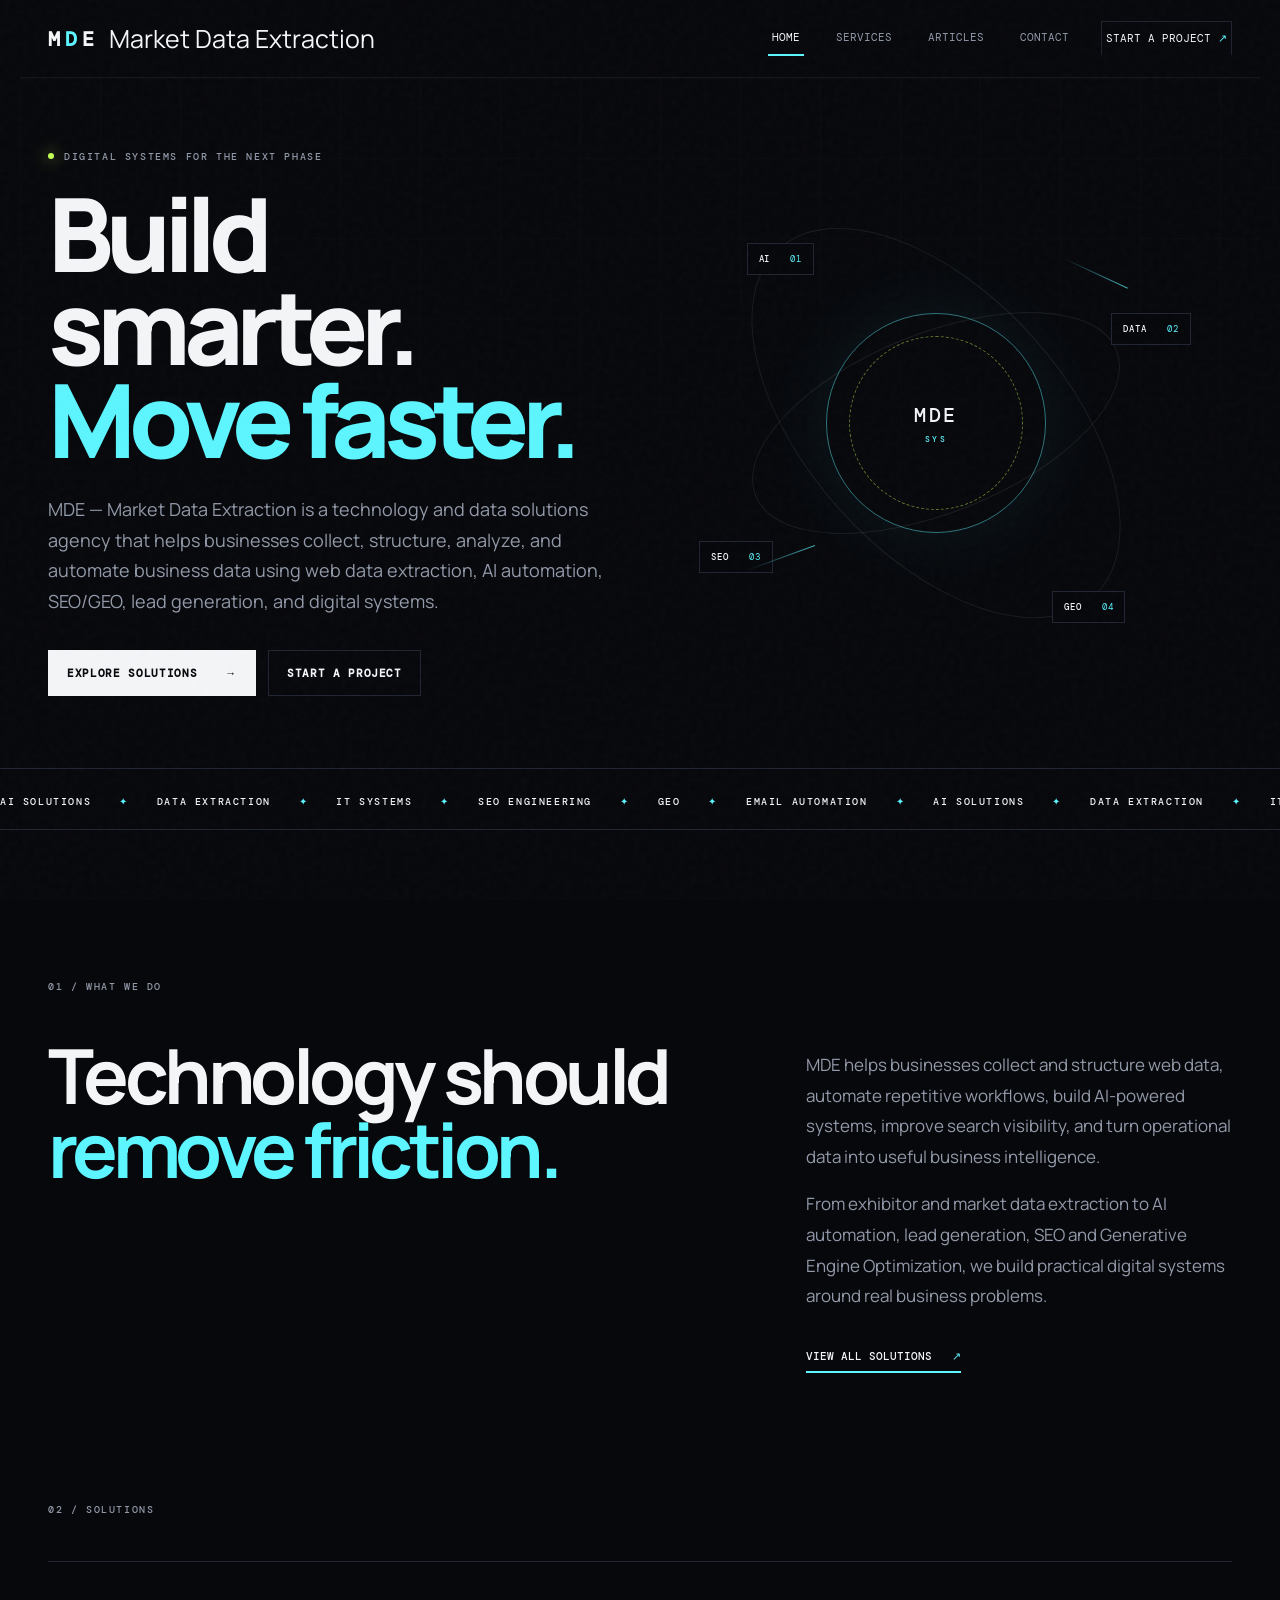
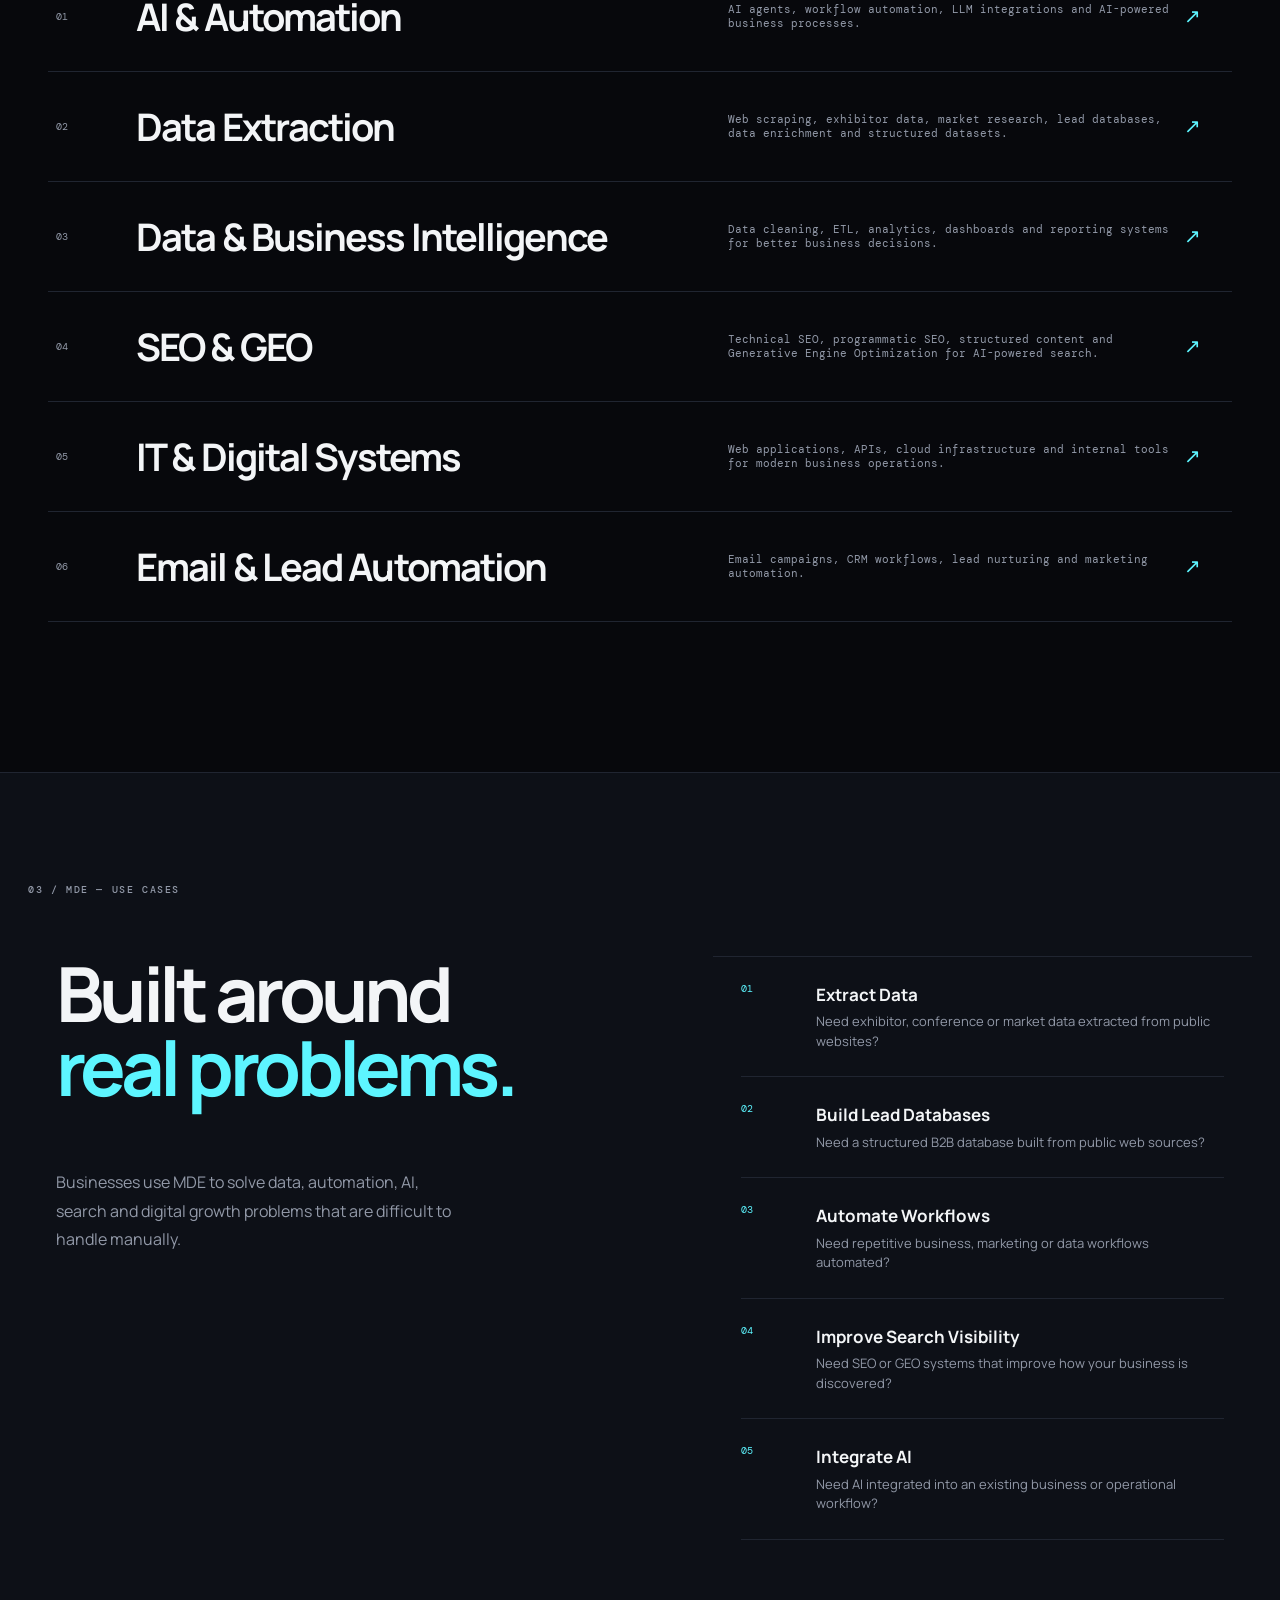
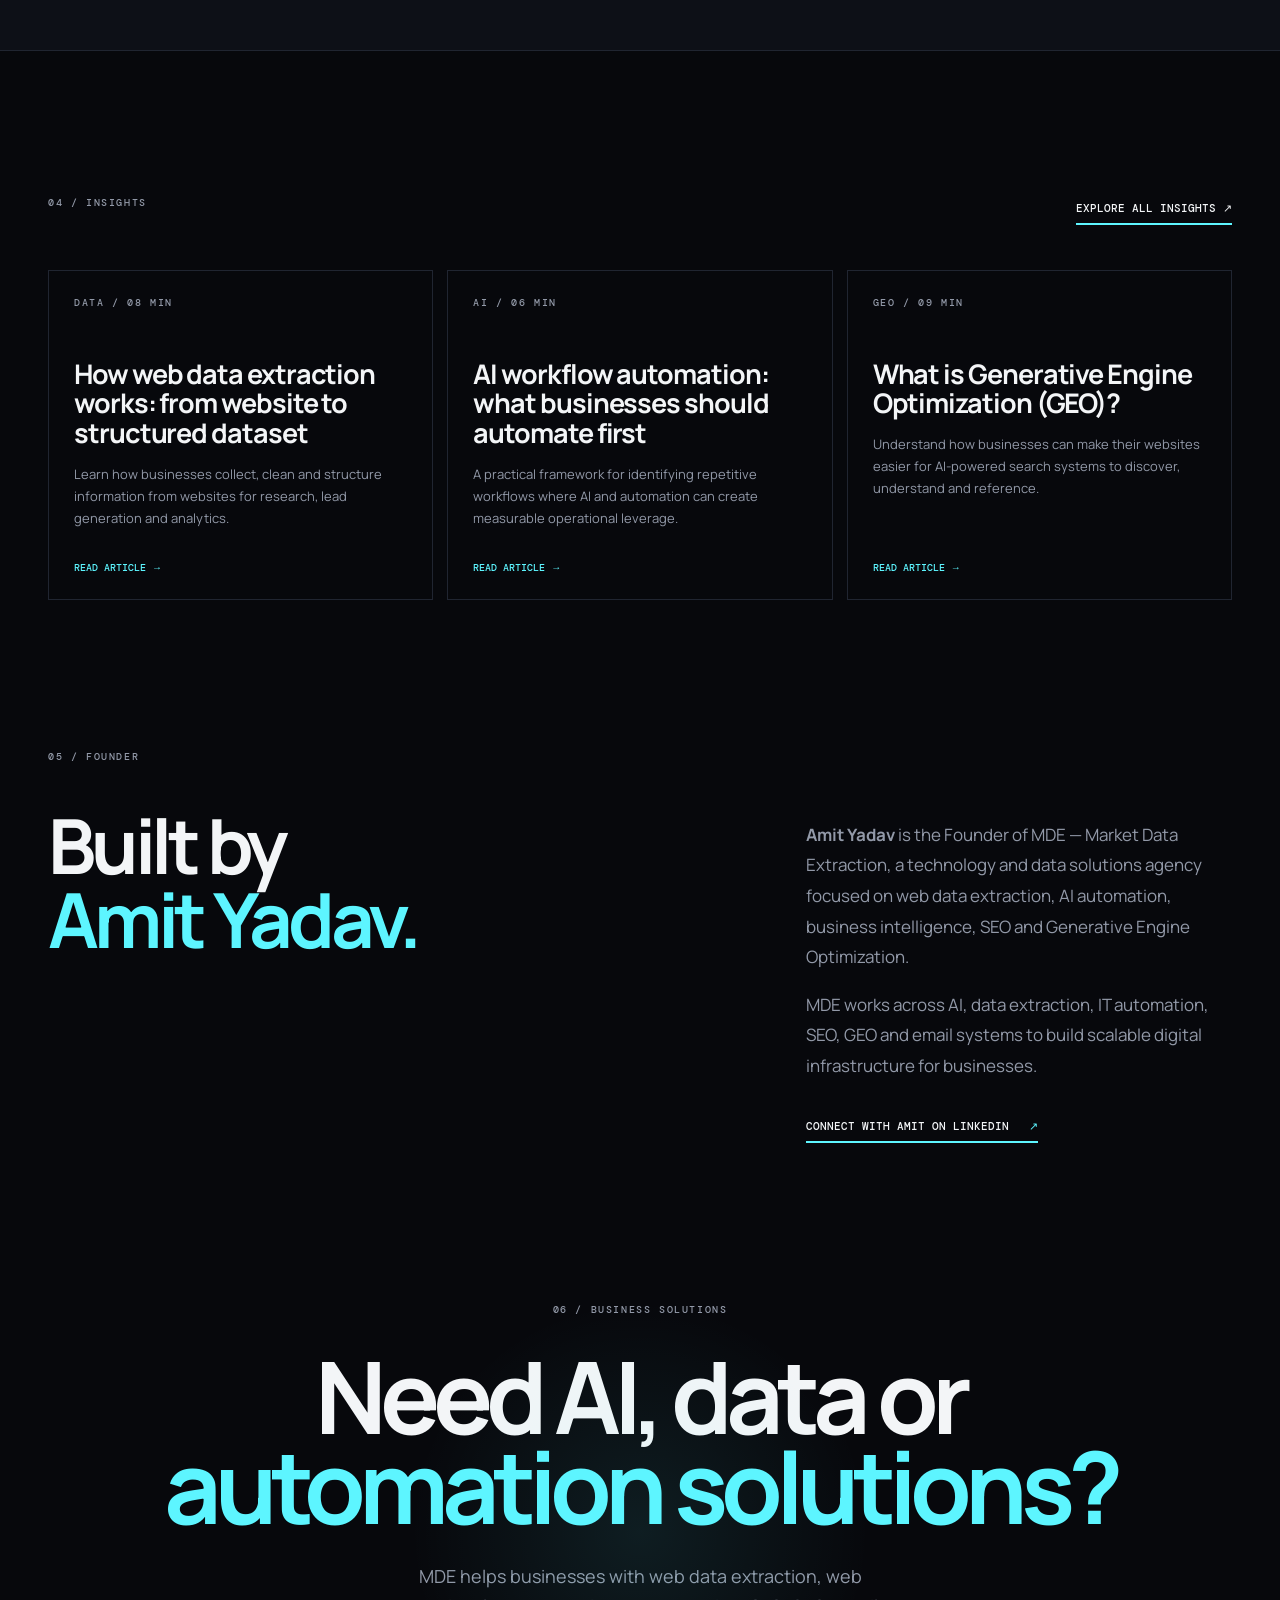
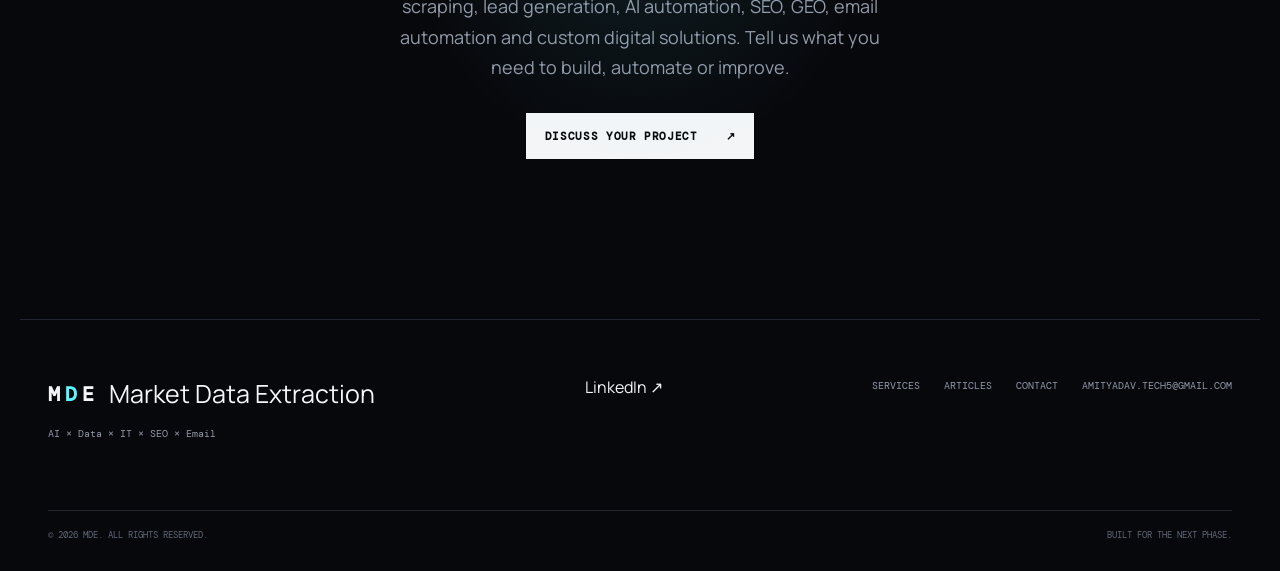
==== index.html @ a047be4e "Update index.html" ====
<!DOCTYPE html>
<html lang="en">
<script type="application/ld+json">
{
  "@context": "https://schema.org",
  "@graph": [
    {
      "@type": "Organization",
      "@id": "https://amit-lab26.github.io/mde-site/#organization",
      "name": "Market Data Extraction",
      "alternateName": "MDE",
      "url": "https://amit-lab26.github.io/mde-site/",
      "description": "MDE helps businesses collect, structure, analyze, and automate business data through web data extraction, AI automation, lead generation, SEO, GEO, IT systems, and email automation.",
      "sameAs": [
        "https://www.linkedin.com/company/market-data-extraction/"
      ],
      "founder": {
        "@type": "Person",
        "name": "Amit Yadav",
        "url": "https://www.linkedin.com/in/amit-tech01/"
      },
      "hasOfferCatalog": {
        "@id": "https://amit-lab26.github.io/mde-site/services.html#service-catalog"
      }
    },
    {
      "@type": "WebSite",
      "@id": "https://amit-lab26.github.io/mde-site/#website",
      "url": "https://amit-lab26.github.io/mde-site/",
      "name": "Market Data Extraction",
      "alternateName": "MDE",
      "publisher": {
        "@id": "https://amit-lab26.github.io/mde-site/#organization"
      },
      "inLanguage": "en"
    },
    {
      "@type": "WebPage",
      "@id": "https://amit-lab26.github.io/mde-site/#webpage",
      "url": "https://amit-lab26.github.io/mde-site/",
      "name": "Market Data Extraction | AI, Data Extraction and SEO Solutions",
      "description": "Market Data Extraction helps businesses extract web data, build lead databases, automate workflows, and improve SEO and GEO with AI, IT, and email solutions.",
      "isPartOf": {
        "@id": "https://amit-lab26.github.io/mde-site/#website"
      },
      "about": {
        "@id": "https://amit-lab26.github.io/mde-site/#organization"
      },
      "mainEntity": {
        "@id": "https://amit-lab26.github.io/mde-site/#organization"
      },
      "inLanguage": "en"
    },
    {
      "@type": "OfferCatalog",
      "@id": "https://amit-lab26.github.io/mde-site/services.html#service-catalog",
      "name": "MDE Business Technology Services",
      "itemListElement": [
        {
          "@type": "Offer",
          "itemOffered": {
            "@type": "Service",
            "name": "AI Automation",
            "url": "https://amit-lab26.github.io/mde-site/services.html#ai",
            "provider": {
              "@id": "https://amit-lab26.github.io/mde-site/#organization"
            }
          }
        },
        {
          "@type": "Offer",
          "itemOffered": {
            "@type": "Service",
            "name": "Web Data Extraction",
            "url": "https://amit-lab26.github.io/mde-site/services.html#data",
            "provider": {
              "@id": "https://amit-lab26.github.io/mde-site/#organization"
            }
          }
        },
        {
          "@type": "Offer",
          "itemOffered": {
            "@type": "Service",
            "name": "Data and Business Intelligence",
            "url": "https://amit-lab26.github.io/mde-site/services.html#data-bi",
            "provider": {
              "@id": "https://amit-lab26.github.io/mde-site/#organization"
            }
          }
        },
        {
          "@type": "Offer",
          "itemOffered": {
            "@type": "Service",
            "name": "SEO and Generative Engine Optimization",
            "url": "https://amit-lab26.github.io/mde-site/services.html#seo",
            "provider": {
              "@id": "https://amit-lab26.github.io/mde-site/#organization"
            }
          }
        },
        {
          "@type": "Offer",
          "itemOffered": {
            "@type": "Service",
            "name": "IT Systems",
            "url": "https://amit-lab26.github.io/mde-site/services.html#it",
            "provider": {
              "@id": "https://amit-lab26.github.io/mde-site/#organization"
            }
          }
        },
        {
          "@type": "Offer",
          "itemOffered": {
            "@type": "Service",
            "name": "Email Automation",
            "url": "https://amit-lab26.github.io/mde-site/services.html#email",
            "provider": {
              "@id": "https://amit-lab26.github.io/mde-site/#organization"
            }
          }
        }
      ]
    }
  ]
}
</script><head>
  <meta charset="UTF-8">
  <meta name="viewport" content="width=device-width, initial-scale=1.0">
  <meta name="description" content="Market Data Extraction (MDE) helps businesses extract web data, build lead databases, automate workflows and improve SEO/GEO with AI, IT and email solutions.">
  <link rel="canonical" href="https://amit-lab26.github.io/mde-site/">
  <meta property="og:type" content="website">
<meta property="og:site_name" content="Market Data Extraction">
<meta property="og:title" content="Market Data Extraction | AI, Data Extraction & SEO Solutions">
<meta property="og:description" content="Market Data Extraction (MDE) helps businesses extract web data, build lead databases, automate workflows and improve SEO/GEO with AI, IT and email solutions.">
<meta property="og:url" content="https://amit-lab26.github.io/mde-site/">
<meta property="og:locale" content="en_US">
  
  <meta name="theme-color" content="#07080c">
  <meta name="google-site-verification" content="jhS0F10oxx54laHvIy7FcaYOJXukLOYf4Xh1_ejPj64" />
  <title>Market Data Extraction</title>
  <link rel="stylesheet" href="css/mdestyle.css">
</head>
<body>
  <div class="noise"></div>
  <header class="site-header">
    <a class="logo footer-logo" href="index.html" aria-label="MDE home"><span class="logo-mark"><span>M</span><span class="logo-d">D</span><span>E</span></span><span>Market Data Extraction</span>
    </a>
    <button class="menu-toggle" aria-label="Toggle menu"><span></span><span></span></button>
    <nav class="nav">
      <a href="index.html">Home</a>
      <a href="services.html">Services</a>
      <a href="articles.html">Articles</a>
      <a href="contact.html">Contact</a>
      <a class="nav-cta" href="contact.html">Start a Project <span>↗</span></a>
    </nav>
  </header>

<main>

  <!-- HERO -->
  <section class="hero section-pad">
    <div class="hero-grid"></div>

    <div class="hero-copy reveal">
      <div class="eyebrow">
        <span class="pulse"></span>
        DIGITAL SYSTEMS FOR THE NEXT PHASE
      </div>

      <h1>
        Build smarter.<br>
        <em>Move faster.</em>
      </h1>

      <p class="hero-text">
        MDE — Market Data Extraction is a technology and data solutions
        agency that helps businesses collect, structure, analyze, and
        automate business data using web data extraction, AI automation,
        SEO/GEO, lead generation, and digital systems.
      </p>

      <div class="hero-actions">
        <a class="button button-primary" href="services.html">
          Explore Solutions <span>→</span>
        </a>

        <a class="button button-ghost" href="contact.html">
          Start a Project
        </a>
      </div>
    </div>

    <div class="hero-visual reveal">
      <div class="orbit orbit-a"></div>
      <div class="orbit orbit-b"></div>

      <div class="core">
        <div class="core-ring"></div>
        <div class="core-text">
          MDE<span>SYS</span>
        </div>
      </div>

      <div class="data-tag tag-one">AI <b>01</b></div>
      <div class="data-tag tag-two">DATA <b>02</b></div>
      <div class="data-tag tag-three">SEO <b>03</b></div>
      <div class="data-tag tag-four">GEO <b>04</b></div>

      <div class="signal signal-one"></div>
      <div class="signal signal-two"></div>
    </div>
  </section>


  <!-- TICKER -->
  <section class="ticker">
    <div class="ticker-track">
      <span>AI SOLUTIONS</span><i>✦</i>
      <span>DATA EXTRACTION</span><i>✦</i>
      <span>IT SYSTEMS</span><i>✦</i>
      <span>SEO ENGINEERING</span><i>✦</i>
      <span>GEO</span><i>✦</i>
      <span>EMAIL AUTOMATION</span><i>✦</i>

      <span>AI SOLUTIONS</span><i>✦</i>
      <span>DATA EXTRACTION</span><i>✦</i>
      <span>IT SYSTEMS</span><i>✦</i>
      <span>SEO ENGINEERING</span><i>✦</i>
      <span>GEO</span><i>✦</i>
      <span>EMAIL AUTOMATION</span><i>✦</i>
    </div>
  </section>


  <!-- WHAT WE DO -->
  <section class="section-pad intro">

    <div class="section-label reveal">
      01 / WHAT WE DO
    </div>

    <div class="intro-layout">

      <h2 class="reveal">
        Technology should<br>
        <em>remove friction.</em>
      </h2>

      <div class="intro-copy reveal">

        <p>
          MDE helps businesses collect and structure web data,
          automate repetitive workflows, build AI-powered systems,
          improve search visibility, and turn operational data into
          useful business intelligence.
        </p>

        <p>
          From exhibitor and market data extraction to AI automation,
          lead generation, SEO and Generative Engine Optimization,
          we build practical digital systems around real business
          problems.
        </p>

        <a class="text-link" href="services.html">
          View all solutions <span>↗</span>
        </a>

      </div>

    </div>
  </section>


  <!-- SOLUTIONS -->
  <section class="services-preview section-pad">

    <div class="section-label reveal">
      02 / SOLUTIONS
    </div>

    <div class="service-list">

      <a class="service-row reveal" href="services.html#ai">
        <span class="service-num">01</span>
        <h3>AI & Automation</h3>
        <span class="service-desc">
          AI agents, workflow automation, LLM integrations and
          AI-powered business processes.
        </span>
        <span class="service-arrow">↗</span>
      </a>


      <a class="service-row reveal" href="services.html#data">
        <span class="service-num">02</span>
        <h3>Data Extraction</h3>
        <span class="service-desc">
          Web scraping, exhibitor data, market research, lead
          databases, data enrichment and structured datasets.
        </span>
        <span class="service-arrow">↗</span>
      </a>


      <a class="service-row reveal" href="services.html#data-bi">
        <span class="service-num">03</span>
        <h3>Data & Business Intelligence</h3>
        <span class="service-desc">
          Data cleaning, ETL, analytics, dashboards and reporting
          systems for better business decisions.
        </span>
        <span class="service-arrow">↗</span>
      </a>


      <a class="service-row reveal" href="services.html#seo">
        <span class="service-num">04</span>
        <h3>SEO & GEO</h3>
        <span class="service-desc">
          Technical SEO, programmatic SEO, structured content and
          Generative Engine Optimization for AI-powered search.
        </span>
        <span class="service-arrow">↗</span>
      </a>


      <a class="service-row reveal" href="services.html#it">
        <span class="service-num">05</span>
        <h3>IT & Digital Systems</h3>
        <span class="service-desc">
          Web applications, APIs, cloud infrastructure and internal
          tools for modern business operations.
        </span>
        <span class="service-arrow">↗</span>
      </a>


      <a class="service-row reveal" href="services.html#email">
        <span class="service-num">06</span>
        <h3>Email & Lead Automation</h3>
        <span class="service-desc">
          Email campaigns, CRM workflows, lead nurturing and
          marketing automation.
        </span>
        <span class="service-arrow">↗</span>
      </a>

    </div>
  </section>


  <!-- USE CASES -->
  <section class="dark-panel section-pad">

    <div class="section-label">
      03 / MDE — USE CASES
    </div>

    <div class="process-grid">

      <div class="process-intro reveal">

        <h2>
          Built around<br>
          <em>real problems.</em>
        </h2>

        <p>
          Businesses use MDE to solve data, automation, AI,
          search and digital growth problems that are difficult
          to handle manually.
        </p>

      </div>


      <div class="process-steps">

        <div class="step reveal">
          <span>01</span>

          <div>
            <h3>Extract Data</h3>
            <p>
              Need exhibitor, conference or market data extracted
              from public websites?
            </p>
          </div>
        </div>


        <div class="step reveal">
          <span>02</span>

          <div>
            <h3>Build Lead Databases</h3>
            <p>
              Need a structured B2B database built from public
              web sources?
            </p>
          </div>
        </div>


        <div class="step reveal">
          <span>03</span>

          <div>
            <h3>Automate Workflows</h3>
            <p>
              Need repetitive business, marketing or data
              workflows automated?
            </p>
          </div>
        </div>


        <div class="step reveal">
          <span>04</span>

          <div>
            <h3>Improve Search Visibility</h3>
            <p>
              Need SEO or GEO systems that improve how your
              business is discovered?
            </p>
          </div>
        </div>


        <div class="step reveal">
          <span>05</span>

          <div>
            <h3>Integrate AI</h3>
            <p>
              Need AI integrated into an existing business
              or operational workflow?
            </p>
          </div>
        </div>

      </div>
    </div>
  </section>


  <!-- INSIGHTS -->
  <section class="section-pad articles-preview">

    <div class="section-head reveal">

      <div class="section-label">
        04 / INSIGHTS
      </div>

      <a class="text-link" href="articles.html">
        Explore all insights ↗
      </a>

    </div>


    <div class="article-grid">

      <a
        class="article-card reveal"
        href="article/data-extraction.html"
      >

        <span class="article-meta">
          DATA / 08 MIN
        </span>

        <h3>
          How web data extraction works: from website to structured dataset
        </h3>

        <p>
          Learn how businesses collect, clean and structure information
          from websites for research, lead generation and analytics.
        </p>

        <span class="read">
          Read article →
        </span>

      </a>


      <a
        class="article-card reveal"
        href="article/ai-automation.html"
      >

        <span class="article-meta">
          AI / 06 MIN
        </span>

        <h3>
          AI workflow automation: what businesses should automate first
        </h3>

        <p>
          A practical framework for identifying repetitive workflows
          where AI and automation can create measurable operational leverage.
        </p>

        <span class="read">
          Read article →
        </span>

      </a>


      <a
        class="article-card reveal"
        href="article/programmatic-seo.html"
      >

        <span class="article-meta">
          GEO / 09 MIN
        </span>

        <h3>
          What is Generative Engine Optimization (GEO)?
        </h3>

        <p>
          Understand how businesses can make their websites easier
          for AI-powered search systems to discover, understand and reference.
        </p>

        <span class="read">
          Read article →
        </span>

      </a>

    </div>

  </section>


  <!-- FOUNDER -->
  <section class="section-pad founder-section">

    <div class="section-label reveal">
      05 / FOUNDER
    </div>

    <div class="intro-layout">

      <div class="reveal">
        <h2>
          Built by<br>
          <em>Amit Yadav.</em>
        </h2>
      </div>


      <div class="intro-copy reveal">

        <p>
          <strong>Amit Yadav</strong> is the Founder of MDE —
          Market Data Extraction, a technology and data solutions
          agency focused on web data extraction, AI automation,
          business intelligence, SEO and Generative Engine Optimization.
        </p>

        <p>
          MDE works across AI, data extraction, IT automation,
          SEO, GEO and email systems to build scalable digital
          infrastructure for businesses.
        </p>

        <a
          class="text-link"
          href="https://www.linkedin.com/in/amit-tech01/"
          target="_blank"
          rel="noopener noreferrer"
        >
          Connect with Amit on LinkedIn <span>↗</span>
        </a>

      </div>

    </div>

  </section>


  <!-- CTA -->
  <section class="cta-section section-pad">

    <div class="cta-orb"></div>

    <div class="section-label reveal">
      06 / BUSINESS SOLUTIONS
    </div>

    <h2 class="reveal">
      Need AI, data or<br>
      <em>automation solutions?</em>
    </h2>

    <p class="reveal">
      MDE helps businesses with web data extraction, web scraping,
      lead generation, AI automation, SEO, GEO, email automation
      and custom digital solutions. Tell us what you need to build,
      automate or improve.
    </p>

    <a
      class="button button-primary reveal"
      href="contact.html"
    >
      Discuss Your Project <span>↗</span>
    </a>

  </section>

</main>
  <footer class="footer section-pad">
    <div class="footer-top">
      <div><a class="logo footer-logo" href="index.html"><span class="logo-mark"><span>M</span><span class="logo-d">D</span><span>E</span></span><span>Market Data Extraction</span></a><p>AI × Data × IT × SEO × Email</p></div>
      <div><a href="https://www.linkedin.com/company/market-data-extraction/" target="_blank" rel="noopener noreferrer">LinkedIn ↗</a></div>
      <div class="footer-links"><a href="services.html">Services</a><a href="articles.html">Articles</a><a href="contact.html">Contact</a><a href="mailto:amityadav.tech5@gmail.com">amityadav.tech5@gmail.com</a></div>
    </div>
    <div class="footer-bottom"><span>© 2026 MDE. All rights reserved.</span><span>Built for the next phase.</span></div>
  </footer>
  <script src="js/main.js"></script>
</body>
</html>
---- css/mdestyle.css ----
@import url('https://fonts.googleapis.com/css2?family=DM+Mono:wght@300;400;500&family=Manrope:wght@400;500;600;700;800&display=swap');

/* ============================================
   CSS VARIABLES & ROOT
   ============================================ */
:root {
  --bg: #07080c;
  --panel: #0d1017;
  --text: #f3f5f7;
  --muted: #9299a8;
  --line: #202531;
  --cyan: #5df5ff;
  --lime: #c6ff55;
  --violet: #9b7cff;
  --max: 1240px;
}

/* ============================================
   GLOBAL STYLES
   ============================================ */
* {
  box-sizing: border-box;
}

html {
  scroll-behavior: smooth;
}

body {
  margin: 0;
  background: var(--bg);
  color: var(--text);
  font-family: Manrope, Arial, sans-serif;
  line-height: 1.5;
  overflow-x: hidden;
}

/* Links - IMPROVED VISIBILITY */
a {
  color: inherit;
  text-decoration: none;
  transition: color 0.2s ease, opacity 0.2s ease;
}

a:focus-visible {
  outline: 2px solid var(--cyan);
  outline-offset: 4px;
}

/* Background noise texture */
.noise {
  position: fixed;
  inset: 0;
  pointer-events: none;
  opacity: 0.025;
  z-index: 10;
  background-image: url("data:image/svg+xml,%3Csvg viewBox='0 0 160 160' xmlns='http://www.w3.org/2000/svg'%3E%3Cfilter id='n'%3E%3CfeTurbulence type='fractalNoise' baseFrequency='.9' numOctaves='3' stitchTiles='stitch'/%3E%3C/filter%3E%3Crect width='100%25' height='100%25' filter='url(%23n)'/%3E%3C/svg%3E");
}

/* ============================================
   HEADER & NAVIGATION
   ============================================ */
.site-header {
  height: 78px;
  display: flex;
  align-items: center;
  justify-content: space-between;
  max-width: var(--max);
  margin: auto;
  padding: 0 28px;
  border-bottom: 1px solid rgba(255, 255, 255, 0.06);
  position: relative;
  z-index: 20;
}

.logo {
  display: flex;
  align-items: center;
  gap: 10px;
  transition: opacity 0.2s ease;
}

.logo:hover {
  opacity: 0.8;
}

.logo-mark {
  display: flex;
  align-items: center;
  font-family: 'DM Mono';
  font-size: 20px;
  font-weight: 900;
  letter-spacing: 5px;
  line-height: 1;
}

.logo-d {
  color: var(--cyan);
}

.logo-name {
  font-size: 18px;
  font-weight: 800;
  letter-spacing: -0.04em;
}

.nav {
  display: flex;
  align-items: center;
  gap: 28px;
  font-family: 'DM Mono';
  font-size: 11px;
  text-transform: uppercase;
  color: var(--muted);
}

.nav a {
  transition: color 0.2s ease;
  padding: 8px 4px;
  border-bottom: 2px solid transparent;
}

.nav a:hover,
.nav a.active {
  color: var(--text);
  border-bottom-color: var(--cyan);
}

.nav a:focus-visible {
  outline: 2px solid var(--cyan);
  outline-offset: 2px;
}

.nav-cta {
  border: 1px solid var(--line);
  padding: 11px 15px;
  color: var(--text) !important;
  transition: all 0.2s ease;
}

.nav-cta:hover {
  border-color: var(--cyan);
  background: rgba(93, 245, 255, 0.05);
}

.nav-cta span {
  color: var(--cyan);
}

.menu-toggle {
  display: none;
  background: none;
  border: 0;
  cursor: pointer;
}

.menu-toggle:focus-visible {
  outline: 2px solid var(--cyan);
  outline-offset: 2px;
}

/* ============================================
   SECTIONS & LAYOUT
   ============================================ */
.section-pad {
  max-width: var(--max);
  margin: auto;
  padding-left: 28px;
  padding-right: 28px;
}

.section-label,
.article-meta,
.contact-label {
  font: 500 10px 'DM Mono';
  letter-spacing: 0.16em;
  color: var(--muted);
}

.eyebrow {
  display: flex;
  gap: 10px;
  align-items: center;
  font: 500 10px 'DM Mono';
  letter-spacing: 0.16em;
  color: var(--muted);
}

.pulse {
  width: 6px;
  height: 6px;
  background: var(--lime);
  border-radius: 50%;
  box-shadow: 0 0 16px var(--lime);
  animation: pulse-glow 1.5s ease-in-out infinite;
}

@keyframes pulse-glow {
  0%, 100% { box-shadow: 0 0 16px var(--lime); }
  50% { box-shadow: 0 0 8px var(--lime); }
}

/* ============================================
   TYPOGRAPHY
   ============================================ */
h1, h2, h3, p {
  margin-top: 0;
}

h1 {
  font-size: clamp(64px, 8vw, 116px);
  line-height: 0.91;
  letter-spacing: -0.07em;
  margin: 24px 0 28px;
  font-weight: 800;
}

h2 {
  font-size: clamp(45px, 6vw, 76px);
  line-height: 0.98;
  letter-spacing: -0.06em;
}

h1 em,
h2 em {
  font-style: normal;
  color: var(--cyan);
}

/* ============================================
   HERO SECTION
   ============================================ */
.hero {
  min-height: 690px;
  display: grid;
  grid-template-columns: 1fr 1fr;
  align-items: center;
  position: relative;
}

.hero-grid {
  position: absolute;
  inset: 0;
  opacity: 0.34;
  background-image: linear-gradient(rgba(255, 255, 255, 0.05) 1px, transparent 1px),
    linear-gradient(90deg, rgba(255, 255, 255, 0.05) 1px, transparent 1px);
  background-size: 80px 80px;
  mask-image: linear-gradient(to bottom, black, transparent 90%);
}

.hero-copy {
  position: relative;
  z-index: 2;
}

.hero-text {
  max-width: 560px;
  font-size: 18px;
  color: var(--muted);
  line-height: 1.7;
}

.hero-actions {
  display: flex;
  gap: 12px;
  margin-top: 34px;
  flex-wrap: wrap;
}

/* ============================================
   BUTTONS - IMPROVED FEEDBACK
   ============================================ */
.button {
  display: inline-flex;
  align-items: center;
  gap: 28px;
  padding: 15px 18px;
  font: 500 11px 'DM Mono';
  text-transform: uppercase;
  letter-spacing: 0.06em;
  border: 1px solid var(--line);
  transition: all 0.25s ease;
  cursor: pointer;
  font-weight: 600;
}

.button:hover {
  transform: translateY(-2px);
  box-shadow: 0 8px 24px rgba(93, 245, 255, 0.1);
}

.button:active {
  transform: translateY(0);
}

.button:focus-visible {
  outline: 2px solid var(--cyan);
  outline-offset: 2px;
}

.button-primary {
  background: var(--text);
  color: #07080c;
  border-color: var(--text);
  font-weight: 700;
}

.button-primary:hover {
  background: var(--cyan);
  border-color: var(--cyan);
  color: #07080c;
}

.button-ghost {
  background: transparent;
  border-color: var(--line);
}

.button-ghost:hover {
  border-color: var(--text);
  background: rgba(243, 245, 247, 0.05);
}

/* ============================================
   HERO VISUAL
   ============================================ */
.hero-visual {
  height: 500px;
  position: relative;
  display: grid;
  place-items: center;
}

.core {
  width: 220px;
  height: 220px;
  border: 1px solid rgba(93, 245, 255, 0.45);
  border-radius: 50%;
  display: grid;
  place-items: center;
  position: relative;
  box-shadow: 0 0 80px rgba(93, 245, 255, 0.08);
}

.core-ring {
  position: absolute;
  inset: 22px;
  border: 1px dashed rgba(198, 255, 85, 0.45);
  border-radius: 50%;
  animation: spin 16s linear infinite;
}

.core-text {
  font: 500 20px 'DM Mono';
  letter-spacing: 0.12em;
}

.core-text span {
  display: block;
  font-size: 8px;
  color: var(--cyan);
  text-align: center;
  margin-top: 6px;
}

.orbit {
  position: absolute;
  border: 1px solid rgba(255, 255, 255, 0.08);
  border-radius: 50%;
  transform: rotate(-22deg);
}

.orbit-a {
  width: 390px;
  height: 180px;
  animation: float 7s ease-in-out infinite;
}

.orbit-b {
  width: 470px;
  height: 260px;
  transform: rotate(48deg);
  animation: float 9s ease-in-out infinite reverse;
}

.data-tag {
  position: absolute;
  border: 1px solid var(--line);
  background: rgba(7, 8, 12, 0.8);
  backdrop-filter: blur(10px);
  padding: 9px 11px;
  font: 500 9px 'DM Mono';
  letter-spacing: 0.1em;
}

.data-tag b {
  font-weight: 400;
  color: var(--cyan);
  margin-left: 14px;
}

.tag-one { top: 14%; left: 18%; }
.tag-two { right: 7%; top: 28%; }
.tag-three { bottom: 20%; left: 10%; }
.tag-four { right: 18%; bottom: 10%; }

.signal {
  position: absolute;
  width: 70px;
  height: 1px;
  background: linear-gradient(90deg, transparent, var(--cyan));
  opacity: 0.7;
}

.signal-one { top: 20%; right: 17%; transform: rotate(25deg); }
.signal-two { bottom: 23%; left: 18%; transform: rotate(-20deg); }

/* ============================================
   TICKER
   ============================================ */
.ticker {
  overflow: hidden;
  border-top: 1px solid var(--line);
  border-bottom: 1px solid var(--line);
  padding: 18px 0;
  white-space: nowrap;
}

.ticker-track {
  display: inline-flex;
  gap: 28px;
  align-items: center;
  animation: ticker 25s linear infinite;
  font: 500 10px 'DM Mono';
  letter-spacing: 0.16em;
}

.ticker i {
  color: var(--cyan);
  font-style: normal;
}

/* ============================================
   INTRO SECTION
   ============================================ */
.intro {
  padding-top: 150px;
  padding-bottom: 130px;
}

.intro-layout {
  display: grid;
  grid-template-columns: 1.2fr 0.8fr;
  gap: 10%;
  margin-top: 45px;
}

.intro-copy {
  padding-top: 12px;
}

.intro-copy p {
  font-size: 17px;
  line-height: 1.8;
  color: var(--muted);
  max-width: 450px;
}

/* ============================================
   TEXT LINKS - IMPROVED VISIBILITY
   ============================================ */
.text-link {
  font: 500 11px 'DM Mono';
  text-transform: uppercase;
  border-bottom: 2px solid var(--cyan);
  padding-bottom: 8px;
  display: inline-flex;
  gap: 20px;
  margin-top: 20px;
  color: var(--text);
  transition: all 0.2s ease;
}

.text-link:hover {
  color: var(--cyan);
  gap: 28px;
}

.text-link:focus-visible {
  outline: 2px solid var(--cyan);
  outline-offset: 4px;
}

.text-link span {
  color: var(--cyan);
  transition: transform 0.2s ease;
}

.text-link:hover span {
  transform: translateX(4px);
}

/* ============================================
   SERVICES PREVIEW
   ============================================ */
.services-preview {
  padding-bottom: 150px;
}

.service-list {
  margin-top: 45px;
  border-top: 1px solid var(--line);
}

.service-row {
  display: grid;
  grid-template-columns: 80px 1.3fr 1fr 40px;
  align-items: center;
  min-height: 110px;
  border-bottom: 1px solid var(--line);
  transition: all 0.3s ease;
  padding: 0 8px;
}

.service-row:hover {
  background: var(--panel);
  padding-left: 18px;
  border-left: 2px solid var(--cyan);
}

.service-row:focus-visible {
  outline: 2px solid var(--cyan);
  outline-offset: -2px;
}

.service-num {
  font: 400 10px 'DM Mono';
  color: var(--muted);
}

.service-row h3 {
  margin: 0;
  font-size: 38px;
  letter-spacing: -0.05em;
}

.service-row h3 small {
  font-size: 15px;
  font-weight: 400;
  color: var(--muted);
}

.service-desc {
  font: 400 11px 'DM Mono';
  color: var(--muted);
}

.service-arrow {
  font-size: 20px;
  color: var(--cyan);
}

/* ============================================
   DARK PANEL
   ============================================ */
.dark-panel {
  max-width: none;
  background: var(--panel);
  border-top: 1px solid var(--line);
  border-bottom: 1px solid var(--line);
  padding-top: 110px;
  padding-bottom: 110px;
}

.dark-panel > * {
  max-width: var(--max);
  margin-left: auto;
  margin-right: auto;
}

.process-grid {
  display: grid;
  grid-template-columns: 1fr 1fr;
  gap: 12%;
  margin-top: 60px;
}

.process-intro {
  padding: 0 28px;
}

.process-intro h2 {
  font-size: clamp(45px, 6vw, 76px);
  line-height: 0.98;
  letter-spacing: -0.06em;
}

.process-intro p {
  max-width: 400px;
  color: var(--muted);
  line-height: 1.8;
}

.process-steps {
  border-top: 1px solid var(--line);
  padding: 0 28px;
}

.step {
  display: grid;
  grid-template-columns: 55px 1fr;
  gap: 20px;
  padding: 25px 0;
  border-bottom: 1px solid var(--line);
  transition: all 0.2s ease;
}

.step:hover {
  padding-left: 8px;
}

.step > span {
  font: 400 10px 'DM Mono';
  color: var(--cyan);
}

.step h3 {
  margin: 0 0 5px;
  font-size: 17px;
}

.step p {
  margin: 0;
  color: var(--muted);
  font-size: 13px;
}

/* ============================================
   ARTICLES PREVIEW
   ============================================ */
.articles-preview {
  padding-top: 130px;
  padding-bottom: 150px;
}

.section-head {
  display: flex;
  justify-content: space-between;
  align-items: center;
}

.article-grid {
  display: grid;
  grid-template-columns: repeat(3, 1fr);
  gap: 14px;
  margin-top: 45px;
}

.article-card {
  min-height: 330px;
  border: 1px solid var(--line);
  padding: 25px;
  display: flex;
  flex-direction: column;
  transition: all 0.3s ease;
  position: relative;
}

.article-card:hover {
  background: var(--panel);
  border-color: #38404f;
  transform: translateY(-4px);
  box-shadow: 0 12px 24px rgba(93, 245, 255, 0.08);
}

.article-card:focus-within {
  outline: 2px solid var(--cyan);
  outline-offset: -2px;
}

.article-card h3 {
  font-size: 27px;
  line-height: 1.1;
  letter-spacing: -0.04em;
  margin: 50px 0 15px;
}

.article-card p {
  color: var(--muted);
  font-size: 13px;
  line-height: 1.7;
}

.read {
  margin-top: auto;
  font: 500 10px 'DM Mono';
  text-transform: uppercase;
  color: var(--cyan);
  transition: transform 0.2s ease;
}

.article-card:hover .read {
  transform: translateX(4px);
}

/* ============================================
   CTA SECTION
   ============================================ */
.cta-section {
  position: relative;
  overflow: hidden;
  text-align: center;
  padding-top: 160px;
  padding-bottom: 160px;
}

.cta-section h2 {
  font-size: clamp(58px, 8vw, 100px);
  line-height: 0.9;
  letter-spacing: -0.07em;
  margin: 35px auto 30px;
}

.cta-section p {
  max-width: 500px;
  margin: 0 auto 30px;
  color: var(--muted);
  font-size: 18px;
  line-height: 1.7;
}

.cta-orb {
  position: absolute;
  width: 500px;
  height: 500px;
  border-radius: 50%;
  background: radial-gradient(circle, rgba(93, 245, 255, 0.09), transparent 65%);
  left: 50%;
  top: 50%;
  transform: translate(-50%, -50%);
  pointer-events: none;
}

.compact {
  padding-top: 110px;
  padding-bottom: 120px;
}

/* ============================================
   FOOTER
   ============================================ */
.footer {
  border-top: 1px solid var(--line);
  padding-top: 55px;
  padding-bottom: 30px;
}

.footer-top {
  display: flex;
  justify-content: space-between;
  gap: 40px;
  margin-bottom: 40px;
}

.footer-logo {
  font-size: 25px;
}

.footer-top p {
  color: var(--muted);
  font: 10px 'DM Mono';
  margin-top: 15px;
}

.footer-links {
  display: flex;
  gap: 24px;
  flex-wrap: wrap;
  font: 10px 'DM Mono';
  text-transform: uppercase;
  color: var(--muted);
  align-items: flex-start;
}

.footer-links a {
  transition: all 0.2s ease;
  padding: 4px 0;
  border-bottom: 1px solid transparent;
}

.footer-links a:hover {
  color: var(--text);
  border-bottom-color: var(--cyan);
}

.footer-links a:focus-visible {
  outline: 2px solid var(--cyan);
  outline-offset: 2px;
}

.footer-bottom {
  display: flex;
  justify-content: space-between;
  border-top: 1px solid var(--line);
  margin-top: 60px;
  padding-top: 18px;
  color: #606775;
  font: 9px 'DM Mono';
  text-transform: uppercase;
}

/* ============================================
   PAGE HERO (Pages)
   ============================================ */
.page-hero {
  padding-top: 130px;
  padding-bottom: 100px;
  border-bottom: 1px solid var(--line);
}

.page-hero h1,
.contact-hero h1 {
  font-size: clamp(58px, 8vw, 105px);
  line-height: 0.93;
  letter-spacing: -0.07em;
  margin: 28px 0;
}

.page-hero p,
.contact-hero p {
  font-size: 18px;
  color: var(--muted);
  max-width: 600px;
}

.service-detail {
  padding-top: 20px;
}

.detail-block {
  display: grid;
  grid-template-columns: 100px 1fr;
  gap: 30px;
  padding: 90px 0;
  border-bottom: 1px solid var(--line);
}

.detail-index {
  font: 500 12px 'DM Mono';
  color: var(--cyan);
}

.detail-kicker {
  font: 500 11px 'DM Mono';
  letter-spacing: 0.15em;
  color: var(--muted);
}

.detail-block h2 {
  font-size: clamp(45px, 6vw, 75px);
  line-height: 1;
  letter-spacing: -0.06em;
  margin: 18px 0;
}

.detail-block p {
  max-width: 650px;
  color: var(--muted);
  font-size: 16px;
  line-height: 1.8;
}

.chips {
  display: flex;
  gap: 8px;
  flex-wrap: wrap;
  margin-top: 28px;
}

.chips span {
  border: 1px solid var(--line);
  padding: 9px 12px;
  font: 10px 'DM Mono';
  color: #b5bcc8;
  transition: all 0.2s ease;
}

.chips span:hover {
  border-color: var(--cyan);
  color: var(--cyan);
}

/* ============================================
   ARTICLE INDEX
   ============================================ */
.article-index {
  padding-top: 40px;
  padding-bottom: 140px;
}

.article-large {
  display: block;
  border: 1px solid var(--line);
  padding: 55px;
  min-height: 390px;
  transition: all 0.3s ease;
}

.article-large:hover {
  background: var(--panel);
  border-color: #38404f;
  transform: translateY(-4px);
}

.article-large h2 {
  max-width: 850px;
  font-size: clamp(40px, 6vw, 70px);
  line-height: 0.98;
  letter-spacing: -0.06em;
  margin: 50px 0 20px;
}

.article-large p {
  color: var(--muted);
  max-width: 600px;
}

.article-large b {
  display: block;
  margin-top: 55px;
  color: var(--cyan);
  font: 500 10px 'DM Mono';
  text-transform: uppercase;
}

/* ============================================
   CONTACT PAGE
   ============================================ */
.contact-hero {
  padding-top: 100px;
  padding-bottom: 100px;
}

.contact-card {
  padding-top: 50px;
  padding-bottom: 160px;
}

.contact-inner {
  border: 1px solid var(--line);
  padding: 55px;
  display: flex;
  justify-content: space-between;
  gap: 40px;
  align-items: flex-end;
  background: linear-gradient(135deg, rgba(93, 245, 255, 0.04), rgba(155, 124, 255, 0.04));
  transition: all 0.3s ease;
}

.contact-inner:hover {
  border-color: var(--cyan);
  background: linear-gradient(135deg, rgba(93, 245, 255, 0.08), rgba(155, 124, 255, 0.08));
}

.contact-main {
  min-width: 0;
  flex: 1 1 auto;
}

.contact-label {
  display: block;
  margin-bottom: 16px;
  color: var(--muted);
}

.email-link {
  display: flex;
  align-items: flex-start;
  gap: 8px;
  max-width: 100%;
  min-width: 0;
  color: #ffffff;
  font-weight: 700;
  line-height: 1.15;
  text-decoration: none;
}

.email-link:hover {
  color: var(--cyan);
}

.email-address {
  min-width: 0;
  overflow-wrap: anywhere;
  word-break: break-word;
  color: #ffffff;
  font-weight: 700;
}

.email-link:hover .email-address {
  color: var(--cyan);
}

.email-arrow {
  flex: 0 0 auto;
  color: var(--cyan);
  font-size: 0.55em;
  font-weight: 700;
  line-height: 1.3;
}

.contact-side {
  display: flex;
  flex-direction: column;
  gap: 8px;
  color: var(--muted);
  font: 10px 'DM Mono';
  text-align: right;
  flex: 0 0 auto;
}

/* TABLET */
@media (max-width: 900px) {
  .contact-inner {
    padding: 40px;
    gap: 30px;
  }

  .email-link {
    font-size: clamp(1rem, 3vw, 1.4rem);
  }
}

/* MOBILE */
@media (max-width: 768px) {
  .contact-hero {
    padding-top: 110px;
    padding-bottom: 70px;
  }

  .contact-card {
    padding-bottom: 90px;
  }

  .contact-inner {
    padding: 30px 24px;
    display: flex;
    flex-direction: column;
    align-items: stretch;
    gap: 32px;
  }

  .contact-label {
    margin-bottom: 12px;
    font-size: 10px;
  }

  .email-link {
    align-items: flex-start;
    font-size: clamp(1.05rem, 5vw, 1.4rem);
    line-height: 1.2;
  }

  .email-address {
    min-width: 0;
  }

  .email-arrow {
    font-size: 0.6em;
    line-height: 1.4;
  }

  .contact-side {
    text-align: left;
    gap: 6px;
    line-height: 1.5;
  }
}

/* SMALL PHONES */
@media (max-width: 400px) {
  .contact-inner {
    padding: 26px 20px;
  }

  .email-link {
    font-size: 1rem;
    gap: 6px;
  }

  .contact-side {
    font-size: 9px;
  }
}
/* ============================================
   ARTICLE PAGE
   ============================================ */
.article-page {
  padding-top: 120px;
  padding-bottom: 140px;
  max-width: 920px;
}

.article-page h1 {
  font-size: clamp(48px, 7vw, 85px);
  line-height: 0.95;
  letter-spacing: -0.07em;
  margin: 28px 0 80px;
}

.article-body {
  border-top: 1px solid var(--line);
  padding-top: 50px;
}

.article-body .lead {
  font-size: 21px;
  color: var(--text);
  line-height: 1.7;
}

.article-body h2 {
  font-size: 32px;
  letter-spacing: -0.04em;
  margin-top: 60px;
}

.article-body p {
  color: var(--muted);
  font-size: 16px;
  line-height: 1.9;
  max-width: 100%;
}

/* ============================================
   ANIMATIONS
   ============================================ */
.reveal {
  opacity: 0;
  transform: translateY(18px);
  transition: opacity 0.7s ease, transform 0.7s ease;
}

.reveal.visible {
  opacity: 1;
  transform: none;
}

@keyframes spin {
  to {
    transform: rotate(360deg);
  }
}

@keyframes float {
  50% {
    transform: rotate(-18deg) scale(1.03);
  }
}

@keyframes ticker {
  to {
    transform: translateX(-50%);
  }
}

/* ============================================
   MOBILE RESPONSIVE
   ============================================ */
@media (max-width: 800px) {
  .site-header {
    height: 68px;
  }

  .menu-toggle {
    display: flex;
    flex-direction: column;
    gap: 5px;
    cursor: pointer;
  }

  .menu-toggle span {
    width: 24px;
    height: 1px;
    background: var(--text);
    transition: all 0.2s ease;
  }

  .nav {
    display: none;
    position: absolute;
    top: 68px;
    left: 0;
    right: 0;
    background: var(--bg);
    border-bottom: 1px solid var(--line);
    padding: 20px 28px;
    flex-direction: column;
    align-items: flex-start;
  }

  .nav.open {
    display: flex;
  }

  .nav a {
    width: 100%;
    padding: 12px 0;
  }

  .nav-cta {
    width: 100%;
  }

  .hero {
    grid-template-columns: 1fr;
    min-height: auto;
    padding-top: 90px;
    padding-bottom: 70px;
  }

  .hero-visual {
    height: 390px;
    order: -1;
  }

  .core {
    width: 165px;
    height: 165px;
  }

  .orbit-a {
    width: 300px;
    height: 140px;
  }

  .orbit-b {
    width: 350px;
    height: 200px;
  }

  .data-tag {
    font-size: 8px;
  }

  .tag-one { left: 4%; }
  .tag-two { right: 0; }
  .tag-three { left: 2%; }
  .tag-four { right: 5%; }

  .intro,
  .articles-preview {
    padding-top: 100px;
    padding-bottom: 100px;
  }

  .intro-layout,
  .process-grid {
    grid-template-columns: 1fr;
    gap: 35px;
  }

  .service-row {
    grid-template-columns: 45px 1fr 35px;
  }

  .service-desc {
    display: none;
  }

  .service-row h3 {
    font-size: 29px;
  }

  .dark-panel {
    padding-top: 90px;
    padding-bottom: 90px;
  }

  .article-grid {
    grid-template-columns: 1fr;
  }

  .article-card {
    min-height: 280px;
  }

  .footer-top,
  .footer-bottom {
    flex-direction: column;
  }

  .footer-links {
    flex-direction: column;
    gap: 13px;
  }

  .footer-bottom {
    gap: 10px;
  }

  .page-hero {
    padding-top: 90px;
  }

  .detail-block {
    grid-template-columns: 45px 1fr;
    padding: 65px 0;
  }

  .detail-block h2 {
    font-size: 43px;
  }

  .contact-hero {
    padding-top: 90px;
  }

  .contact-inner {
    padding: 30px;
    flex-direction: column;
    align-items: flex-start;
  }

  .contact-side {
    text-align: left;
  }

  .email-link {
    font-size: 32px;
  }

  .article-large {
    padding: 30px;
    min-height: 340px;
  }

  .article-large h2 {
    margin-top: 40px;
  }

  .article-page {
    padding-top: 80px;
  }
}
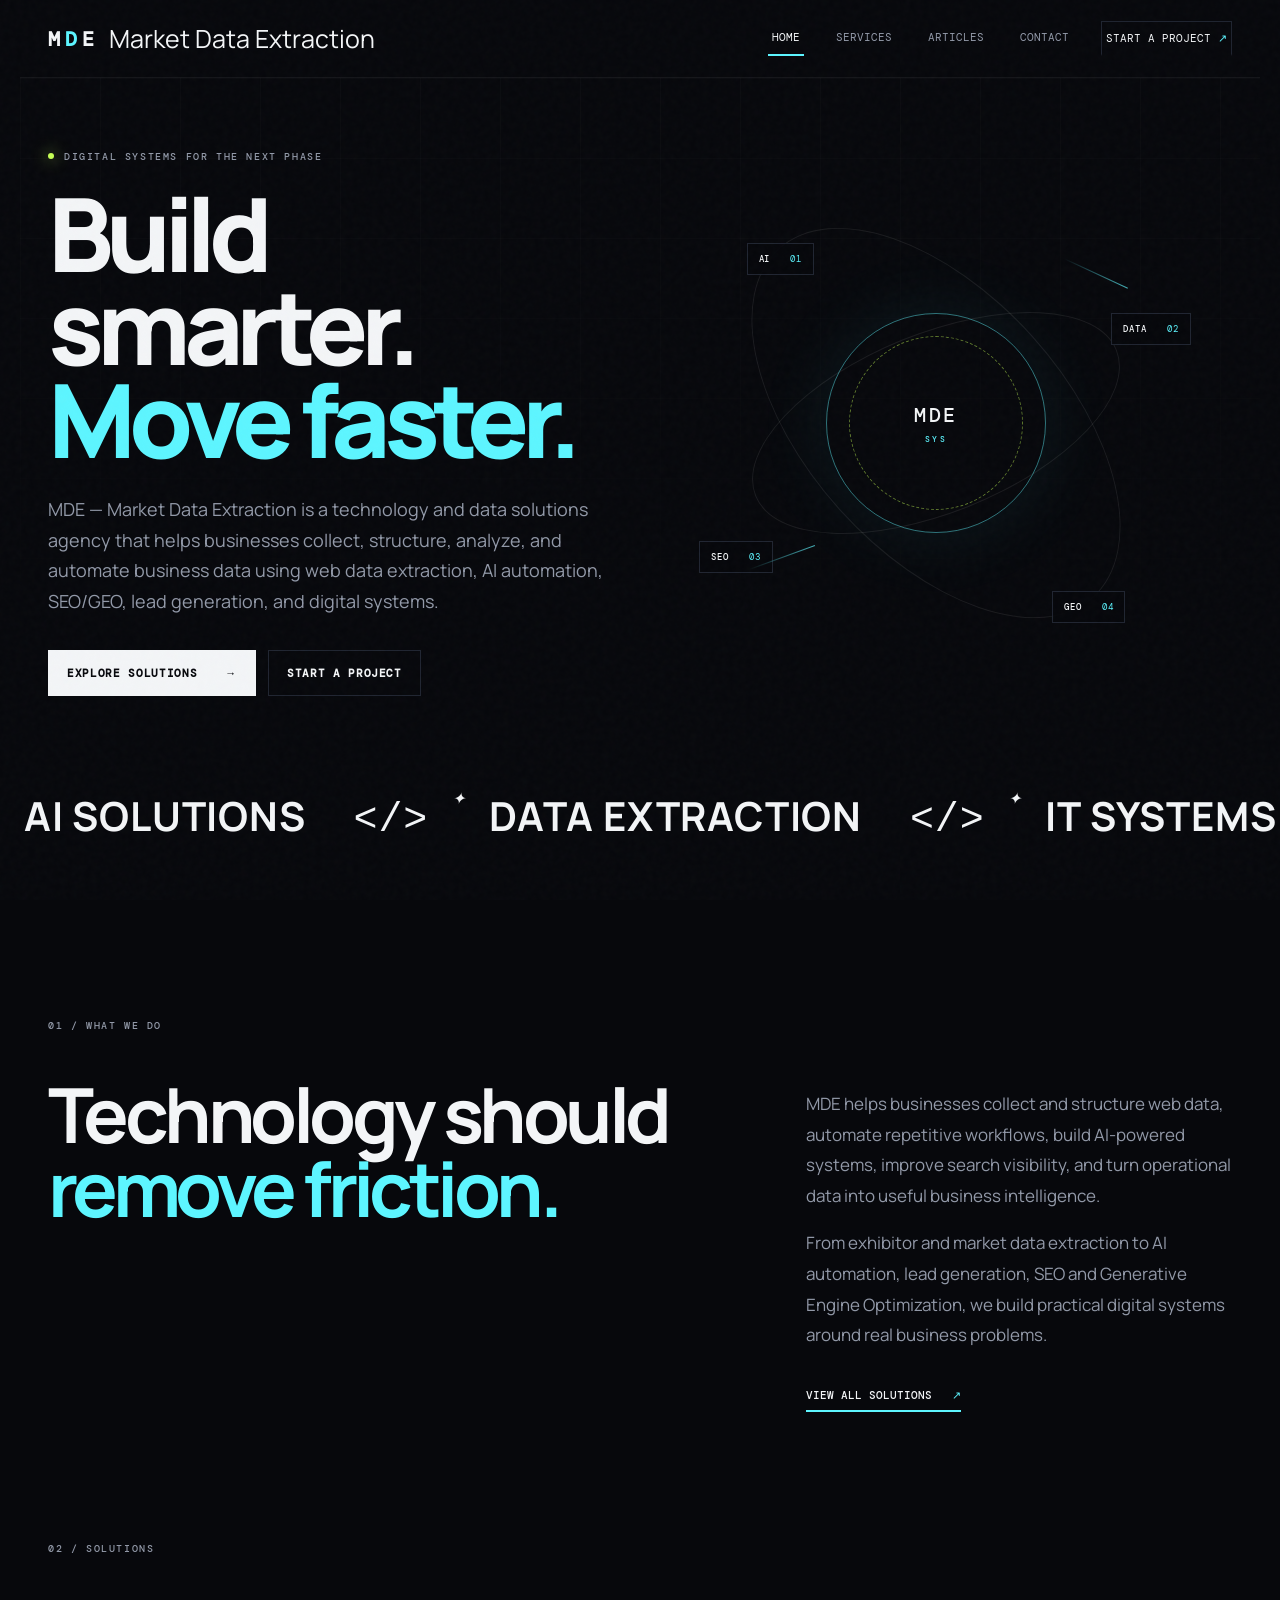
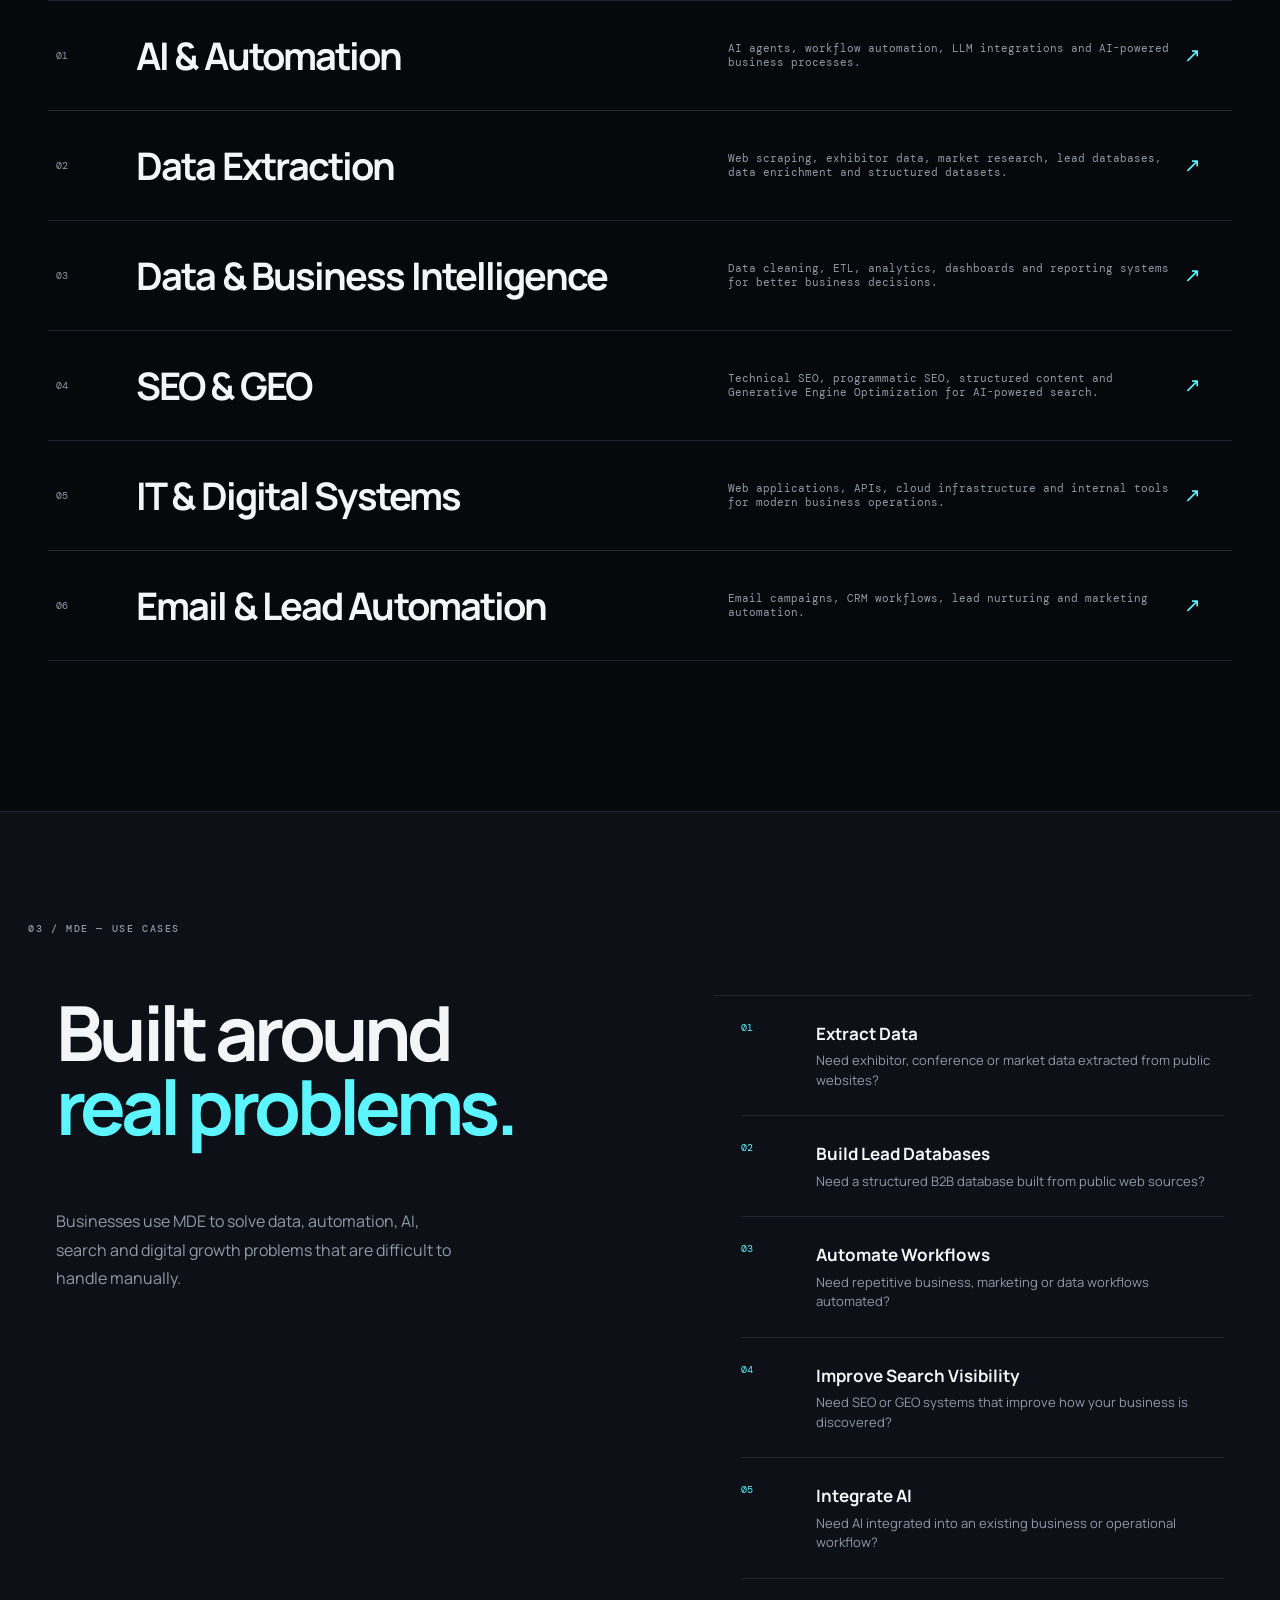
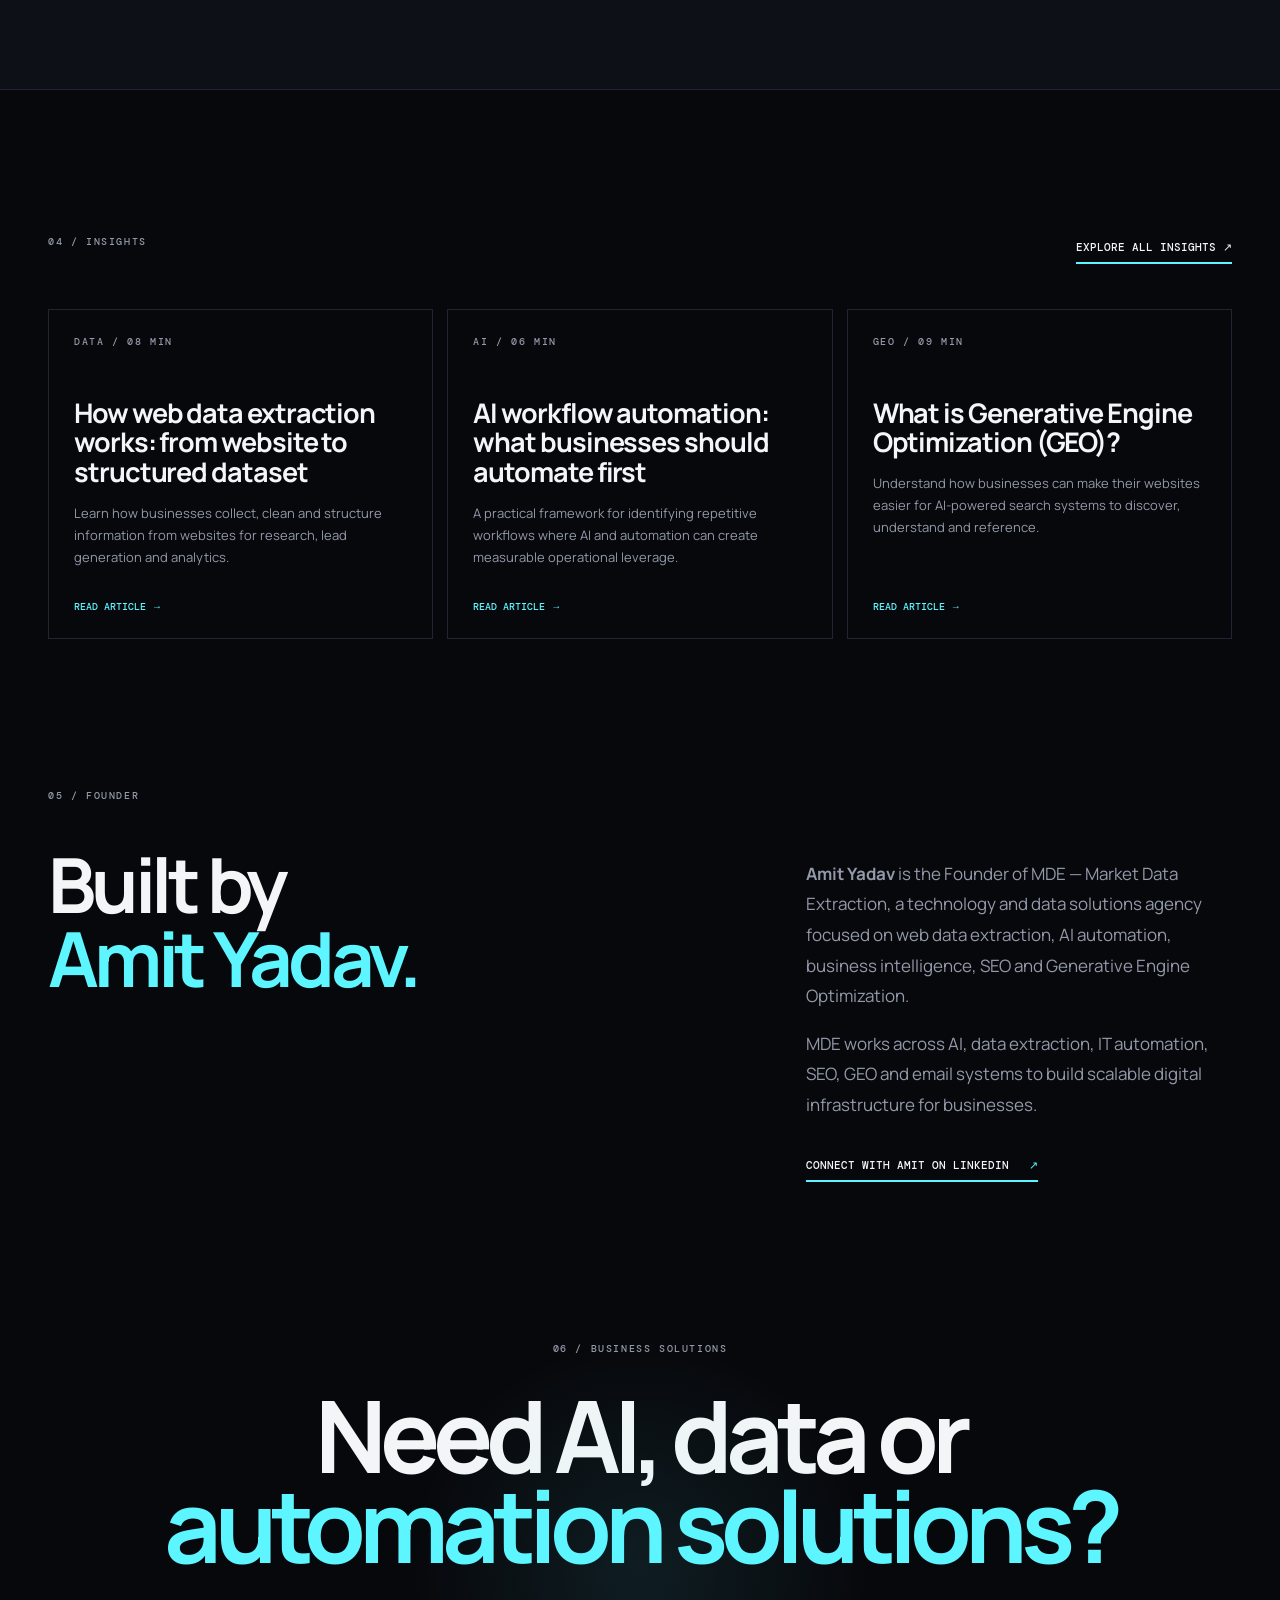
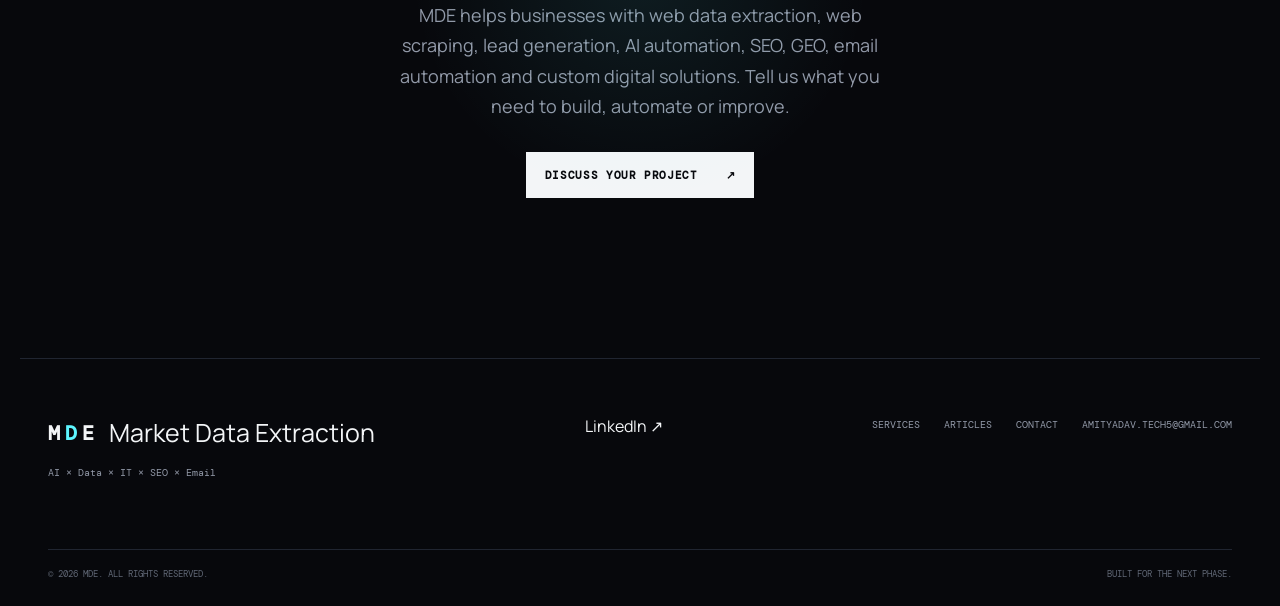
==== commit a576d58a: "Update index.html" ====
--- a/index.html
+++ b/index.html
@@ -217,20 +217,20 @@
 
   <!-- TICKER -->
   <section class="ticker">
-    <div class="ticker-track">
-      <span>AI SOLUTIONS</span><i>✦</i>
-      <span>DATA EXTRACTION</span><i>✦</i>
-      <span>IT SYSTEMS</span><i>✦</i>
-      <span>SEO ENGINEERING</span><i>✦</i>
-      <span>GEO</span><i>✦</i>
-      <span>EMAIL AUTOMATION</span><i>✦</i>
-
-      <span>AI SOLUTIONS</span><i>✦</i>
-      <span>DATA EXTRACTION</span><i>✦</i>
-      <span>IT SYSTEMS</span><i>✦</i>
-      <span>SEO ENGINEERING</span><i>✦</i>
-      <span>GEO</span><i>✦</i>
-      <span>EMAIL AUTOMATION</span><i>✦</i>
+    <div class="ticker__track">
+      <span class="ticker__item">AI SOLUTIONS</span><i>✦</i>
+      <span class="ticker__item">DATA EXTRACTION</span><i>✦</i>
+      <span class="ticker__item">IT SYSTEMS</span><i>✦</i>
+      <span class="ticker__item">SEO ENGINEERING</span><i>✦</i>
+      <span class="ticker__item">GEO</span><i>✦</i>
+      <span class="ticker__item">EMAIL AUTOMATION</span><i>✦</i>
+
+      <span class="ticker__item">AI SOLUTIONS</span><i>✦</i>
+      <span class="ticker__item">DATA EXTRACTION</span><i>✦</i>
+      <span class="ticker__item">IT SYSTEMS</span><i>✦</i>
+      <span class="ticker__item">SEO ENGINEERING</span><i>✦</i>
+      <span class="ticker__item">GEO</span><i>✦</i>
+      <span class="ticker__item">EMAIL AUTOMATION</span><i>✦</i>
     </div>
   </section>
 
--- a/css/mdestyle.css
+++ b/css/mdestyle.css
@@ -415,31 +415,54 @@
 .signal-one { top: 20%; right: 17%; transform: rotate(25deg); }
 .signal-two { bottom: 23%; left: 18%; transform: rotate(-20deg); }
 
-/* ============================================
-   TICKER
-   ============================================ */
-.ticker {
-  overflow: hidden;
-  border-top: 1px solid var(--line);
-  border-bottom: 1px solid var(--line);
-  padding: 18px 0;
-  white-space: nowrap;
-}
-
-.ticker-track {
-  display: inline-flex;
-  gap: 28px;
-  align-items: center;
-  animation: ticker 25s linear infinite;
-  font: 500 10px 'DM Mono';
-  letter-spacing: 0.16em;
-}
-
-.ticker i {
-  color: var(--cyan);
-  font-style: normal;
-}
-
+ .ticker {
+    width: 100%;
+    overflow: hidden;
+    background: var(--bg);
+    color: var(--fg);
+    padding: 18px 0;
+  }
+ 
+  /* The track holds two identical groups; moving it -50% loops seamlessly */
+  .ticker__track {
+    display: flex;
+    width: max-content;
+    animation: scroll var(--speed) linear infinite;
+  }
+ 
+  .ticker:hover .ticker__track {
+    animation-play-state: paused;
+  }
+ 
+  .ticker__group {
+    display: flex;
+    flex-shrink: 0;
+  }
+ 
+  .ticker__item {
+    font-size: clamp(1.5rem, 4vw, 2.5rem);
+    font-weight: 700;
+    letter-spacing: 0.02em;
+    padding: 0 1.5rem;
+    white-space: nowrap;
+  }
+ 
+  .ticker__item::after {
+    content: "</>";
+    color: var(--accent);
+    font-family: "Consolas", monospace;
+    font-weight: 400;
+    margin-left: 3rem;
+  }
+ 
+  @keyframes scroll {
+    from { transform: translateX(0); }
+    to   { transform: translateX(-50%); }
+  }
+ 
+  @media (prefers-reduced-motion: reduce) {
+    .ticker__track { animation-duration: 60s; }
+  }
 /* ============================================
    INTRO SECTION
    ============================================ */
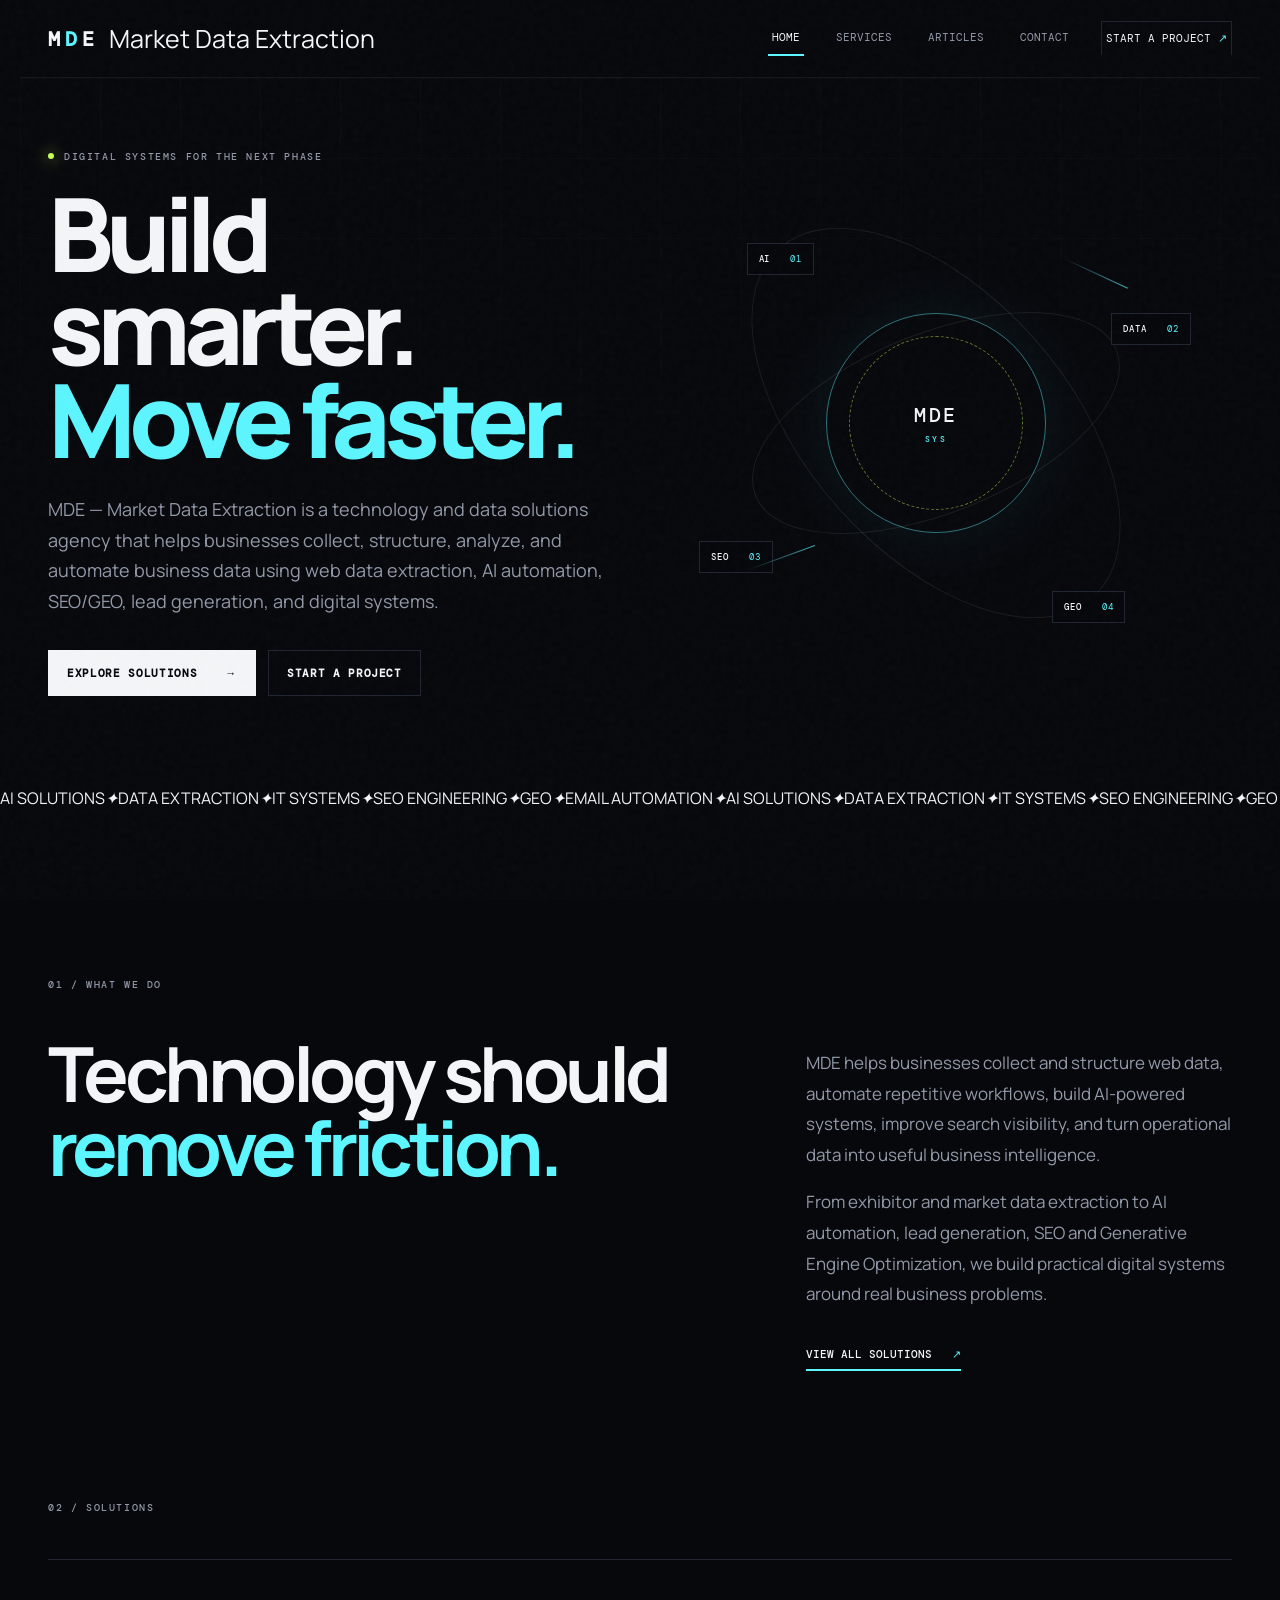
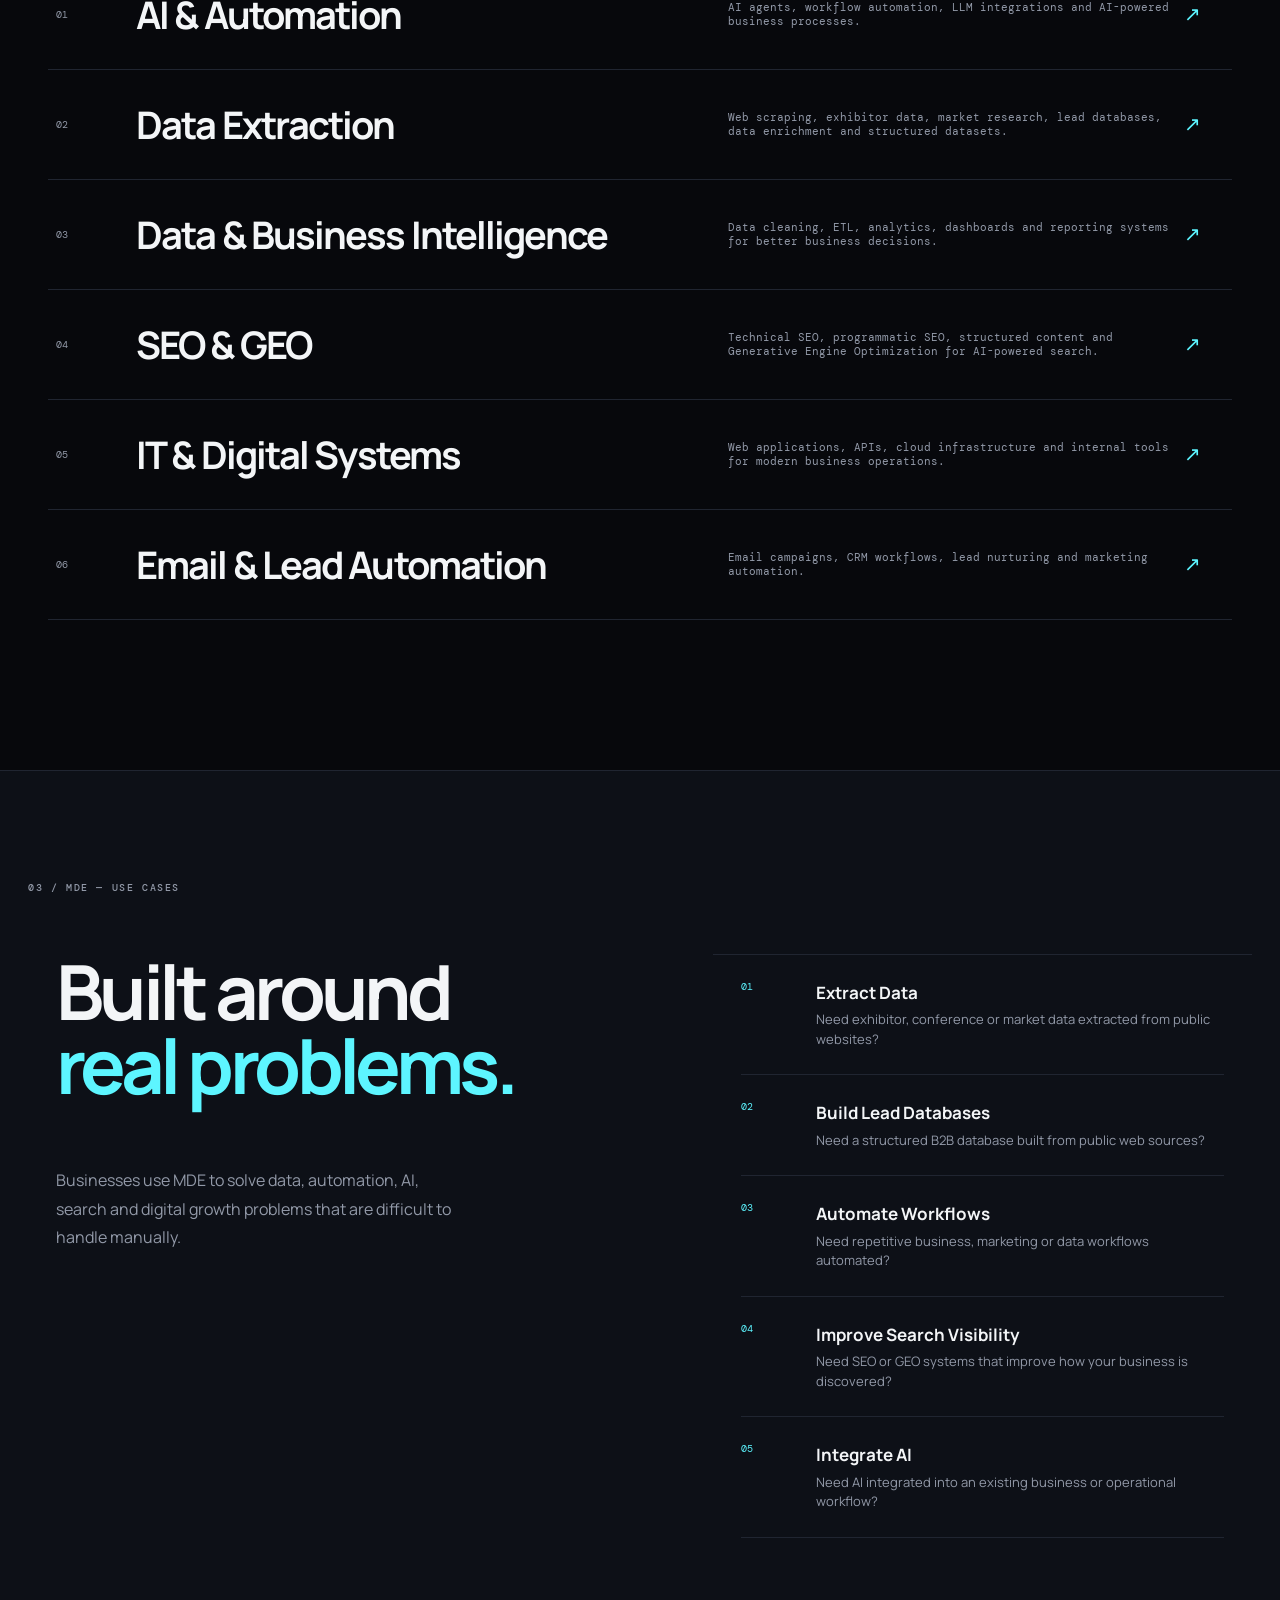
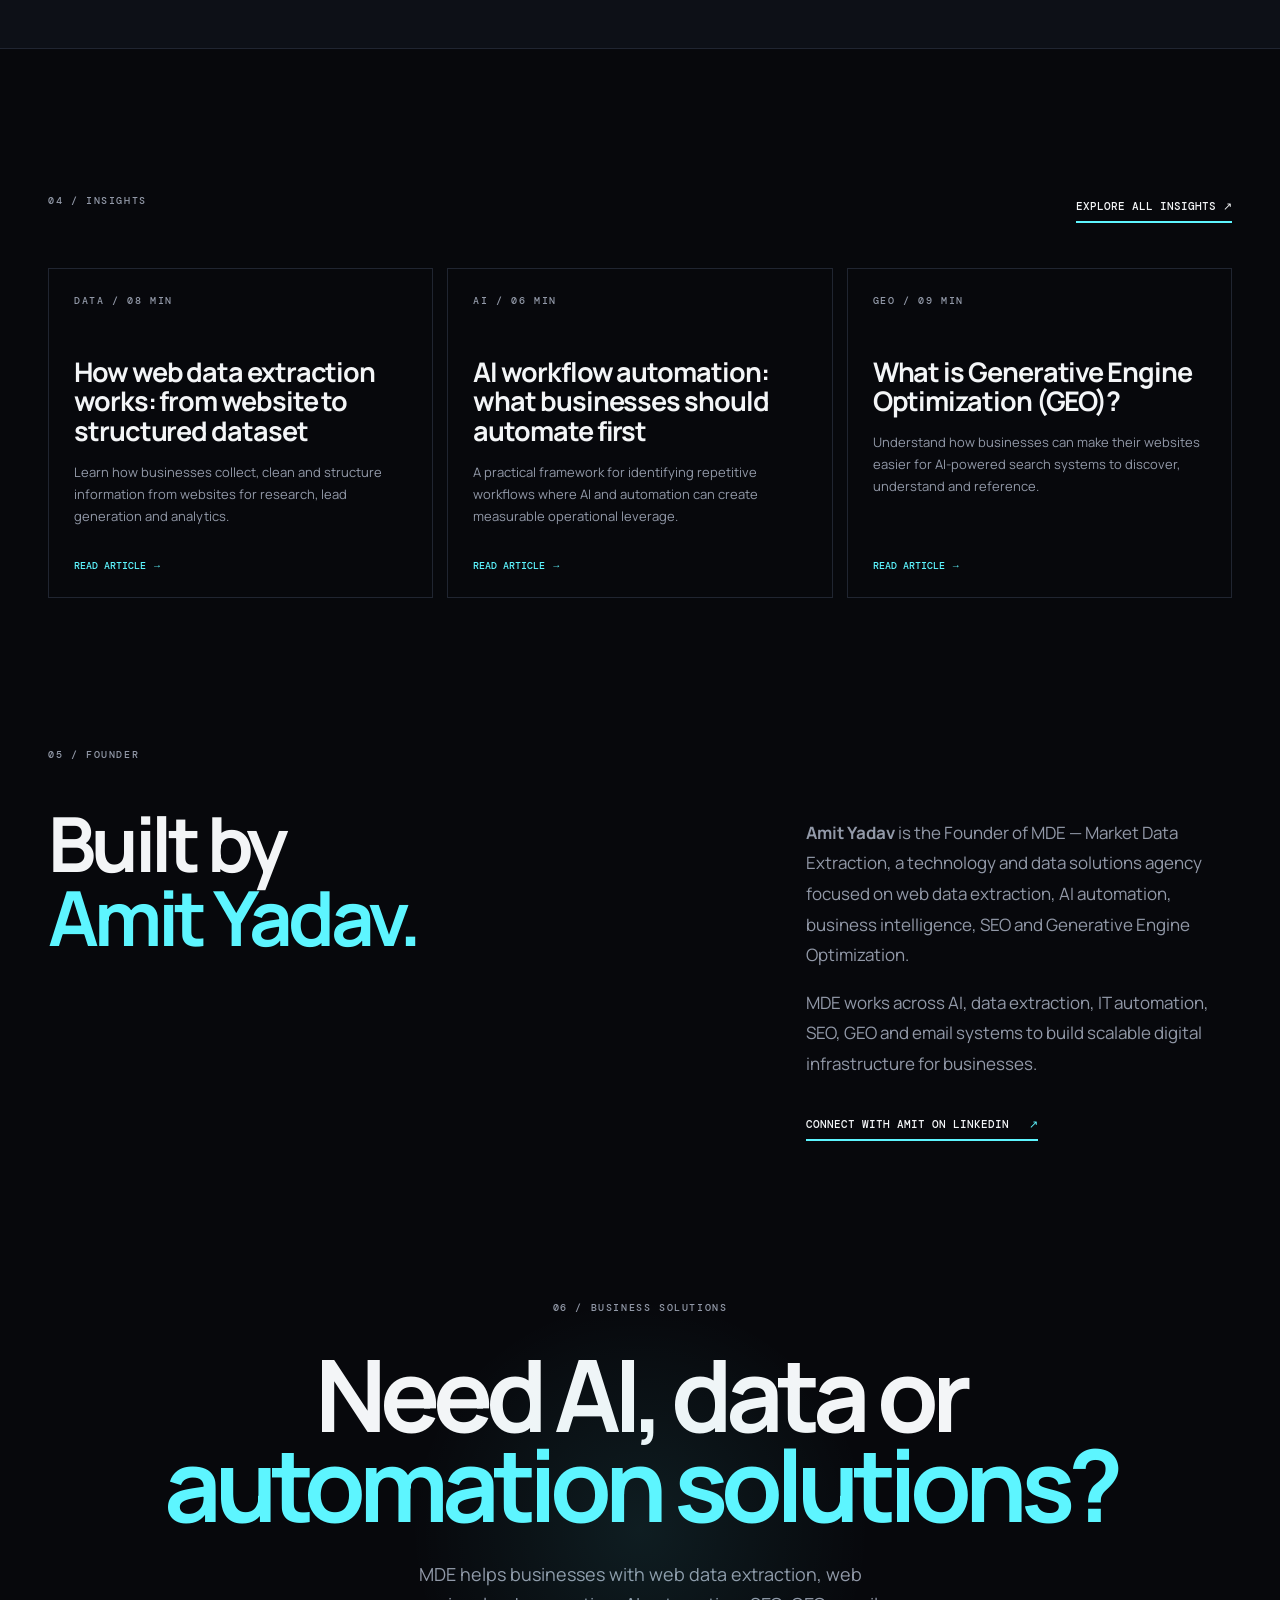
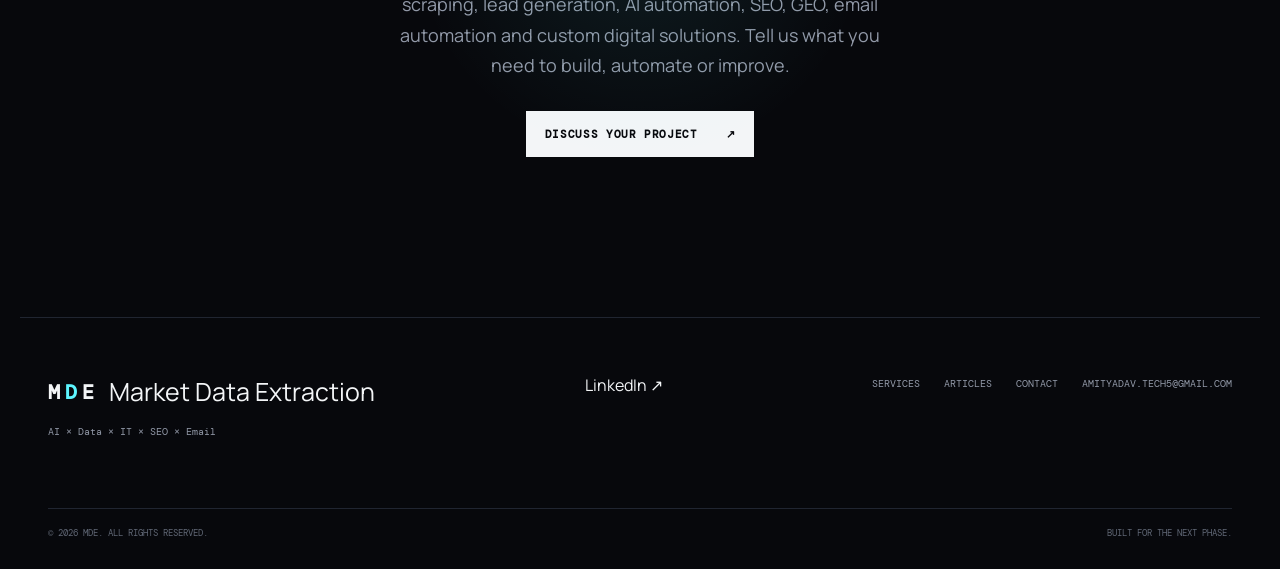
==== commit 2a462156: "Update index.html" ====
--- a/index.html
+++ b/index.html
@@ -218,19 +218,22 @@
   <!-- TICKER -->
   <section class="ticker">
     <div class="ticker__track">
-      <span class="ticker__item">AI SOLUTIONS</span><i>✦</i>
-      <span class="ticker__item">DATA EXTRACTION</span><i>✦</i>
-      <span class="ticker__item">IT SYSTEMS</span><i>✦</i>
-      <span class="ticker__item">SEO ENGINEERING</span><i>✦</i>
-      <span class="ticker__item">GEO</span><i>✦</i>
-      <span class="ticker__item">EMAIL AUTOMATION</span><i>✦</i>
-
-      <span class="ticker__item">AI SOLUTIONS</span><i>✦</i>
-      <span class="ticker__item">DATA EXTRACTION</span><i>✦</i>
-      <span class="ticker__item">IT SYSTEMS</span><i>✦</i>
-      <span class="ticker__item">SEO ENGINEERING</span><i>✦</i>
-      <span class="ticker__item">GEO</span><i>✦</i>
-      <span class="ticker__item">EMAIL AUTOMATION</span><i>✦</i>
+      <div class="ticker__group">
+      <span >AI SOLUTIONS</span><i>✦</i>
+      <span >DATA EXTRACTION</span><i>✦</i>
+      <span >IT SYSTEMS</span><i>✦</i>
+      <span >SEO ENGINEERING</span><i>✦</i>
+      <span >GEO</span><i>✦</i>
+      <span >EMAIL AUTOMATION</span><i>✦</i>
+        </div>
+     <div class="ticker__group" aria-hidden="true">
+      <span >AI SOLUTIONS</span><i>✦</i>
+      <span >DATA EXTRACTION</span><i>✦</i>
+      <span >IT SYSTEMS</span><i>✦</i>
+      <span >SEO ENGINEERING</span><i>✦</i>
+      <span >GEO</span><i>✦</i>
+      <span >EMAIL AUTOMATION</span><i>✦</i>
+        </div>
     </div>
   </section>
 
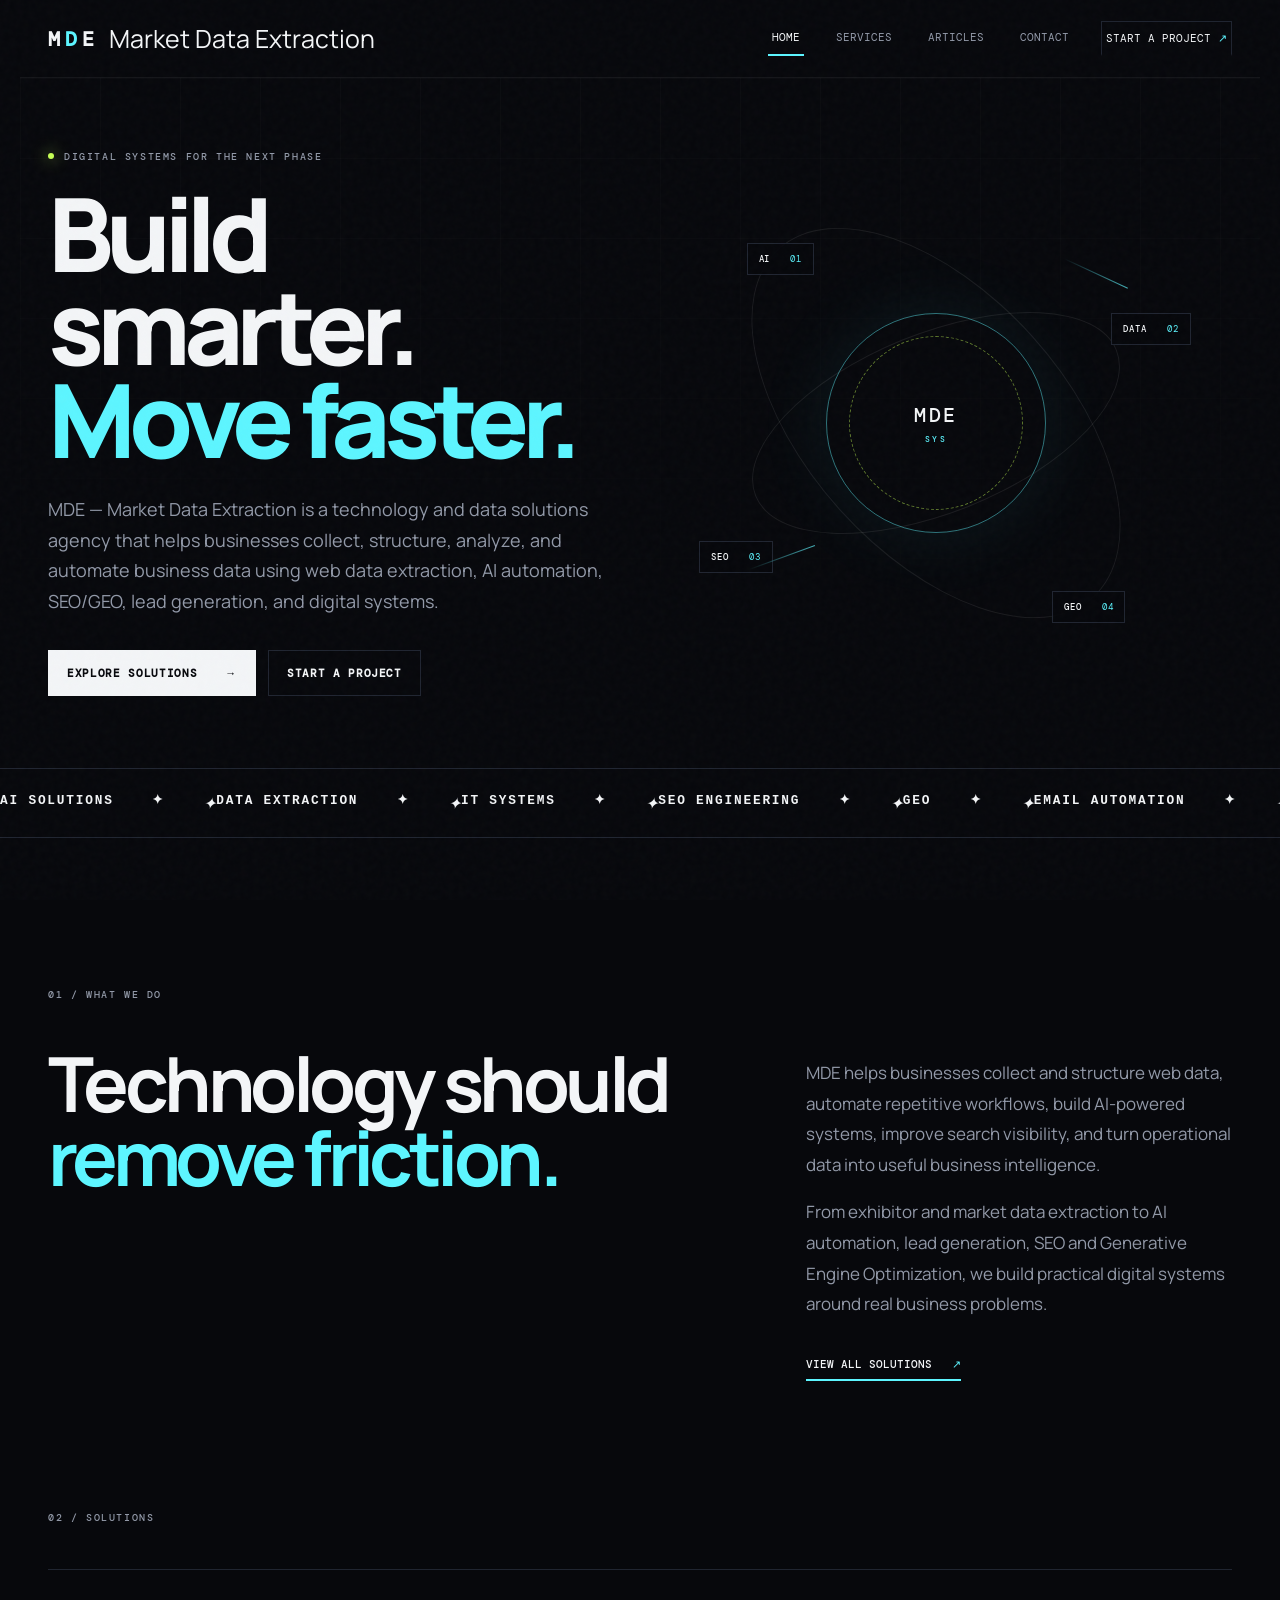
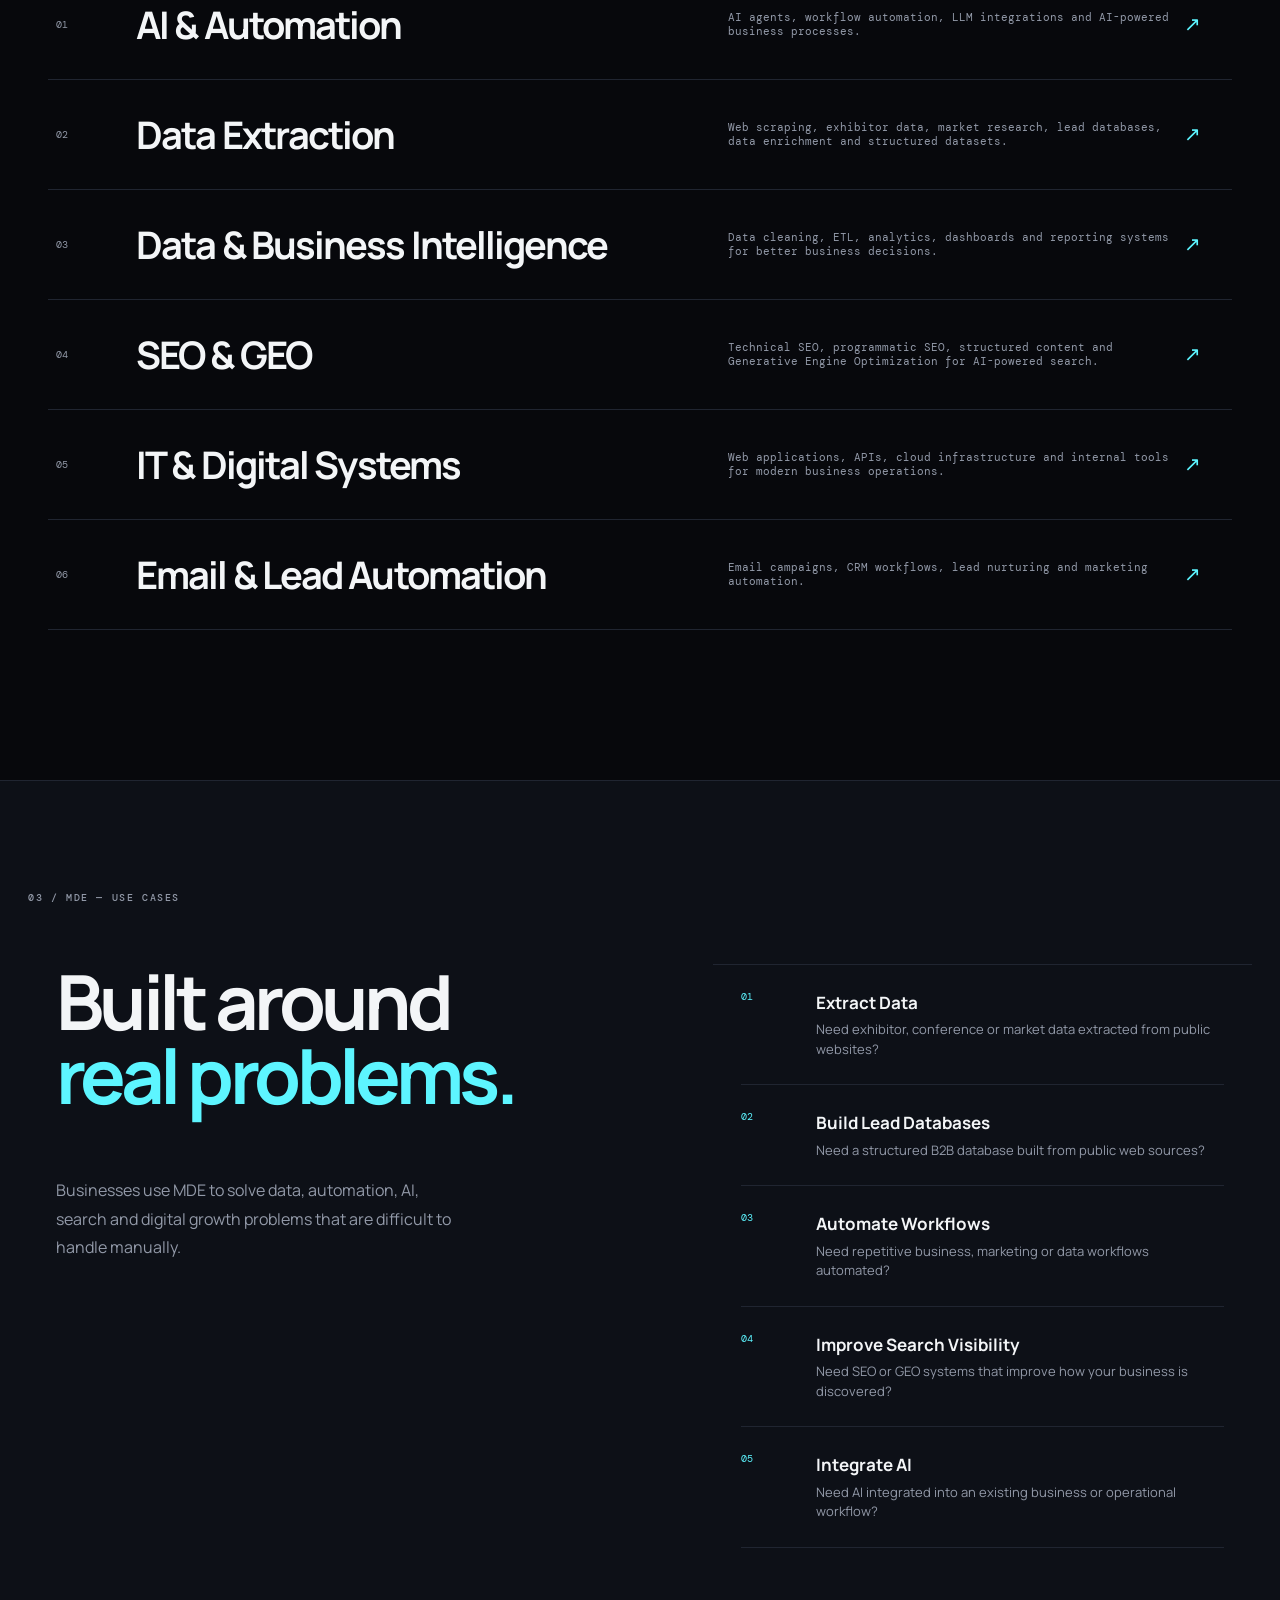
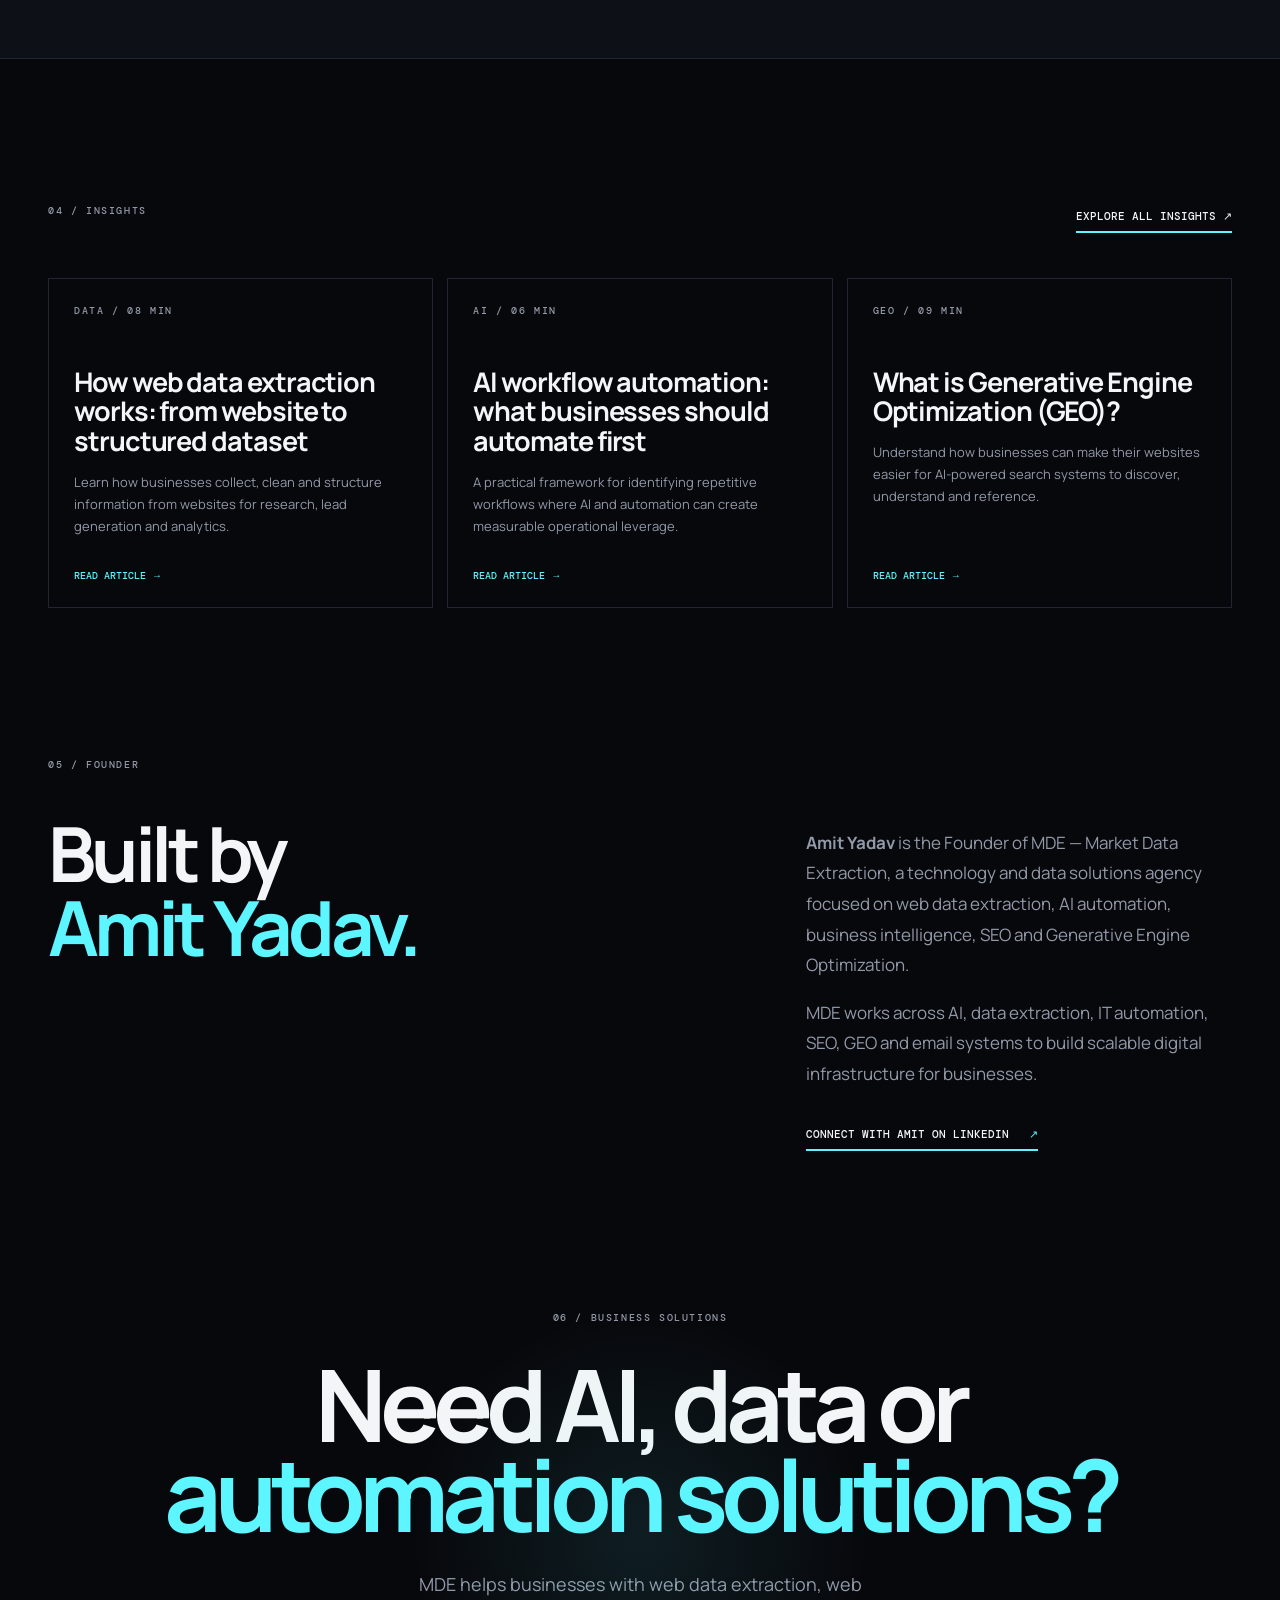
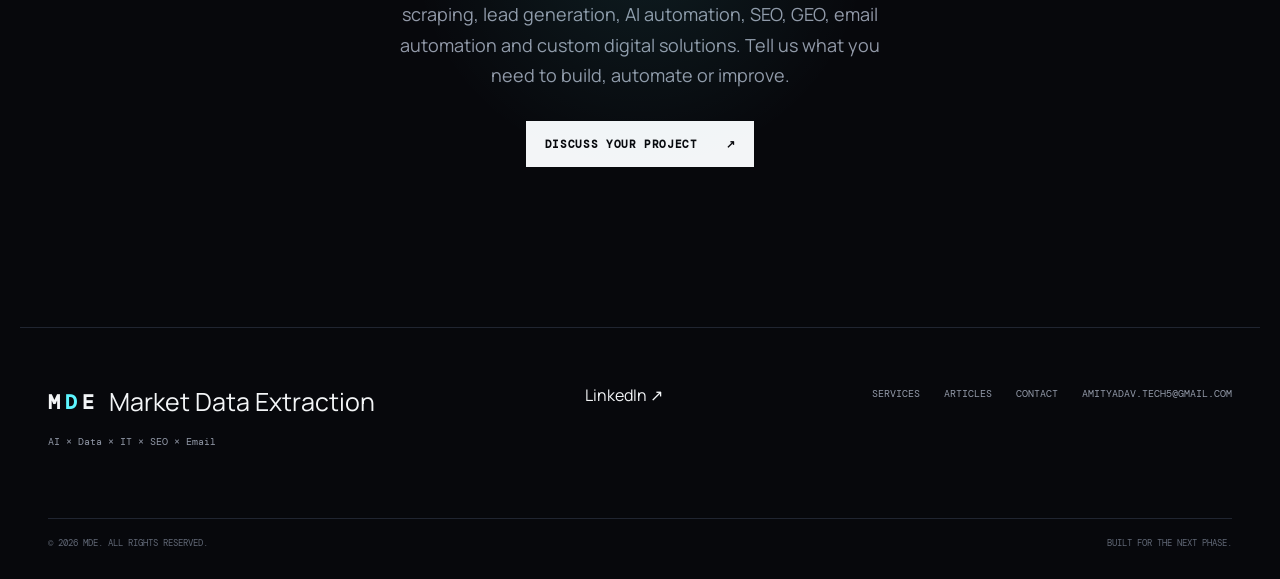
==== commit 97ed1a69: "Update index.html" ====
--- a/index.html
+++ b/index.html
@@ -219,20 +219,20 @@
   <section class="ticker">
     <div class="ticker__track">
       <div class="ticker__group">
-      <span >AI SOLUTIONS</span><i>✦</i>
-      <span >DATA EXTRACTION</span><i>✦</i>
-      <span >IT SYSTEMS</span><i>✦</i>
-      <span >SEO ENGINEERING</span><i>✦</i>
-      <span >GEO</span><i>✦</i>
-      <span >EMAIL AUTOMATION</span><i>✦</i>
+      <span class="ticker__item">AI SOLUTIONS</span><i>✦</i>
+      <span class="ticker__item">DATA EXTRACTION</span><i>✦</i>
+      <span class="ticker__item">IT SYSTEMS</span><i>✦</i>
+      <span class="ticker__item">SEO ENGINEERING</span><i>✦</i>
+      <span class="ticker__item">GEO</span><i>✦</i>
+      <span class="ticker__item">EMAIL AUTOMATION</span><i>✦</i>
         </div>
      <div class="ticker__group" aria-hidden="true">
-      <span >AI SOLUTIONS</span><i>✦</i>
-      <span >DATA EXTRACTION</span><i>✦</i>
-      <span >IT SYSTEMS</span><i>✦</i>
-      <span >SEO ENGINEERING</span><i>✦</i>
-      <span >GEO</span><i>✦</i>
-      <span >EMAIL AUTOMATION</span><i>✦</i>
+      <span class="ticker__item">AI SOLUTIONS</span><i>✦</i>
+      <span class="ticker__item">DATA EXTRACTION</span><i>✦</i>
+      <span class="ticker__item">IT SYSTEMS</span><i>✦</i>
+      <span class="ticker__item">SEO ENGINEERING</span><i>✦</i>
+      <span class="ticker__item">GEO</span><i>✦</i>
+      <span class="ticker__item">EMAIL AUTOMATION</span><i>✦</i>
         </div>
     </div>
   </section>
--- a/css/mdestyle.css
+++ b/css/mdestyle.css
@@ -414,16 +414,16 @@
 
 .signal-one { top: 20%; right: 17%; transform: rotate(25deg); }
 .signal-two { bottom: 23%; left: 18%; transform: rotate(-20deg); }
-
- .ticker {
+.ticker {
     width: 100%;
     overflow: hidden;
-    background: var(--bg);
+    border-top: 1px solid var(--line);
+    border-bottom: 1px solid var(--line);
+    padding: 22px 0;
     color: var(--fg);
-    padding: 18px 0;
   }
  
-  /* The track holds two identical groups; moving it -50% loops seamlessly */
+  /* Two identical groups; moving the track -50% loops seamlessly */
   .ticker__track {
     display: flex;
     width: max-content;
@@ -440,19 +440,18 @@
   }
  
   .ticker__item {
-    font-size: clamp(1.5rem, 4vw, 2.5rem);
+    font-family: "Space Mono", "Roboto Mono", Consolas, monospace;
+    font-size: 0.8rem;
     font-weight: 700;
-    letter-spacing: 0.02em;
-    padding: 0 1.5rem;
+    letter-spacing: 0.14em;
+    text-transform: uppercase;
     white-space: nowrap;
   }
  
   .ticker__item::after {
-    content: "</>";
+    content: "\2726"; /* ✦ */
     color: var(--accent);
-    font-family: "Consolas", monospace;
-    font-weight: 400;
-    margin-left: 3rem;
+    margin: 0 2.4rem;
   }
  
   @keyframes scroll {
@@ -461,7 +460,7 @@
   }
  
   @media (prefers-reduced-motion: reduce) {
-    .ticker__track { animation-duration: 60s; }
+    .ticker__track { animation-duration: 90s; }
   }
 /* ============================================
    INTRO SECTION
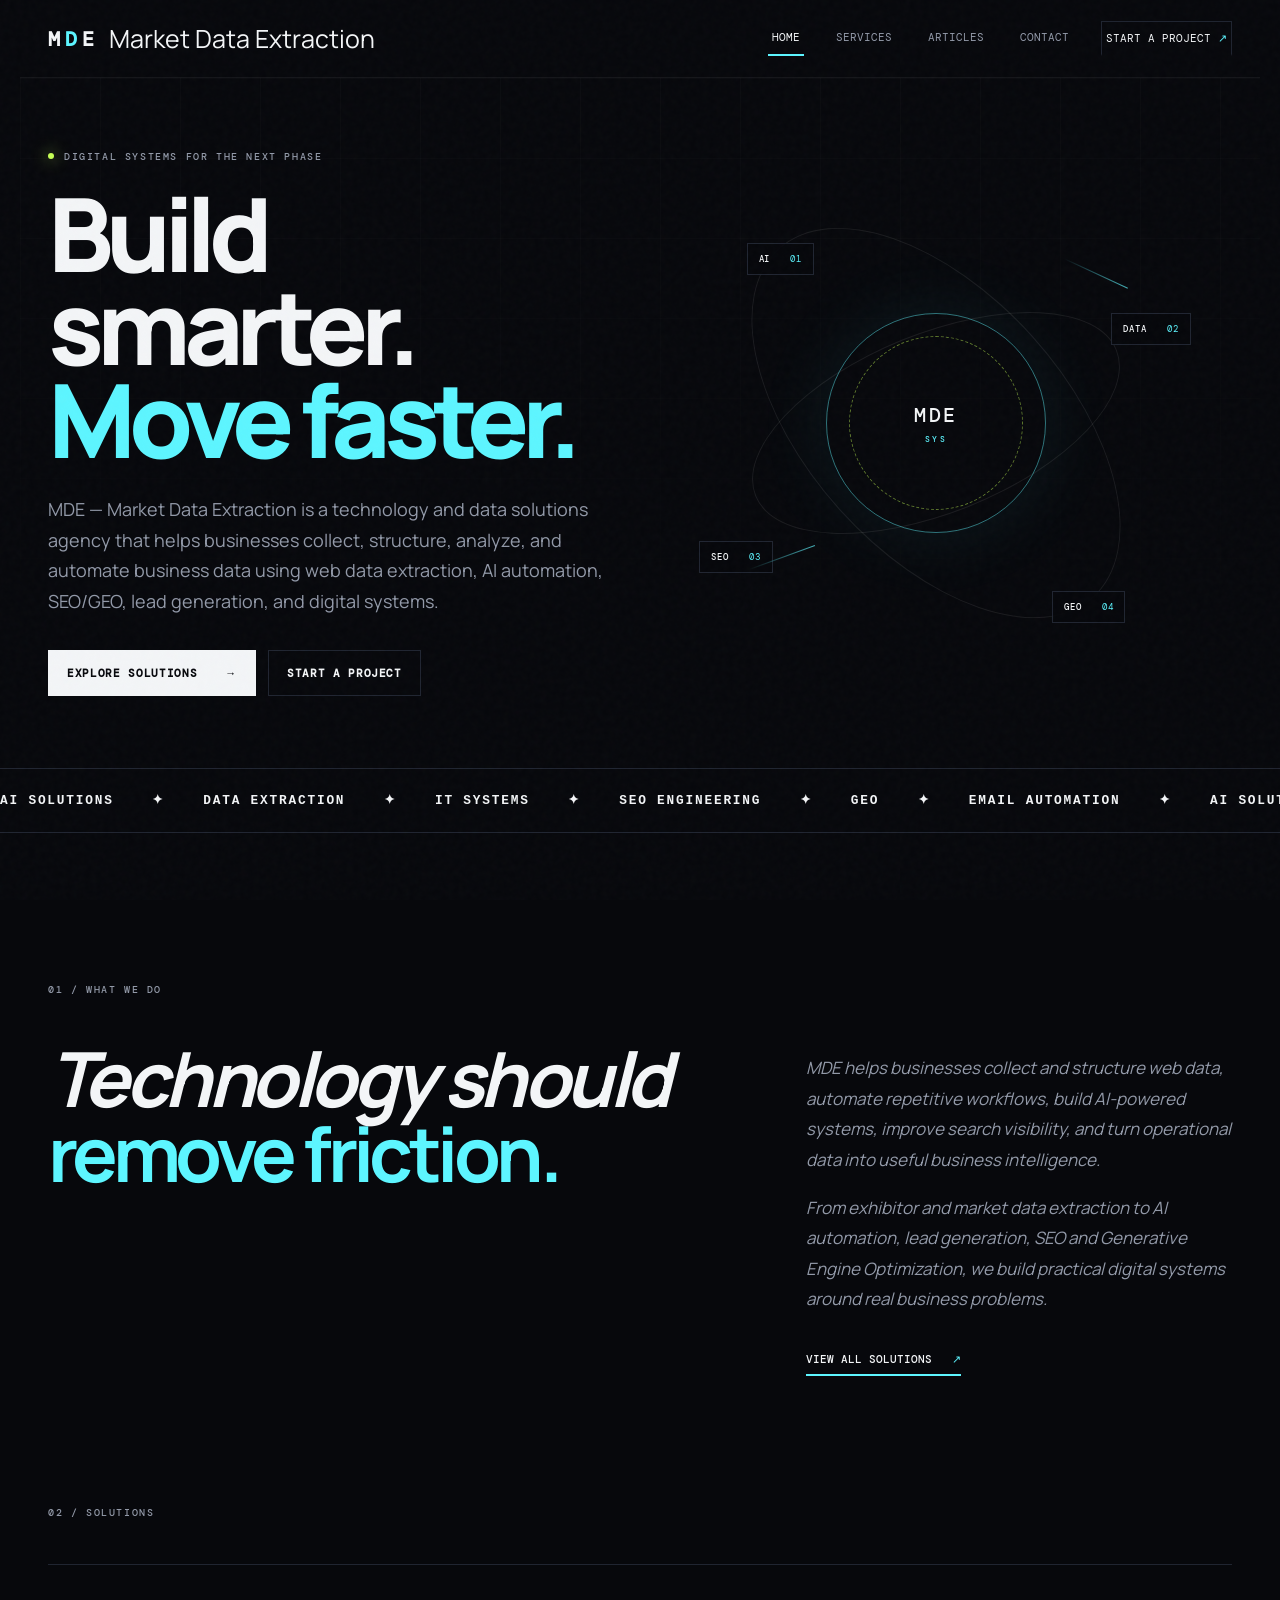
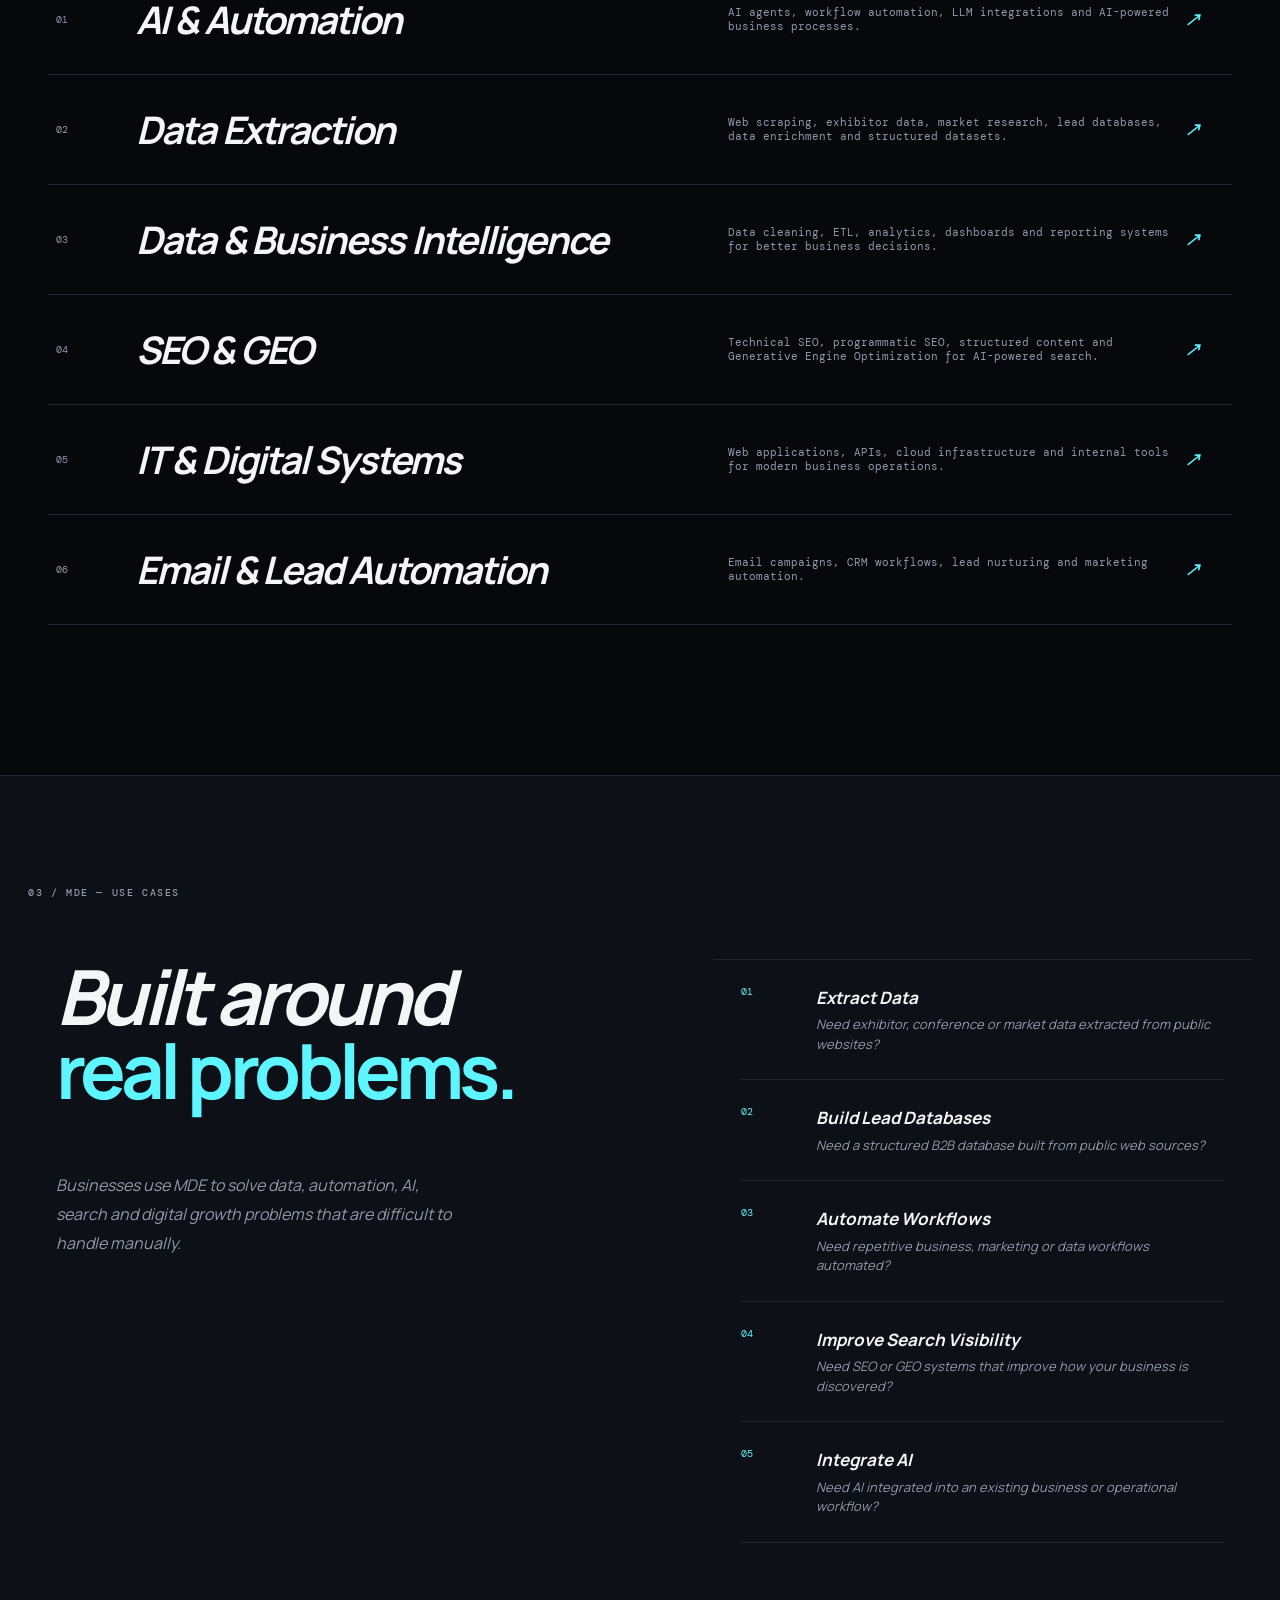
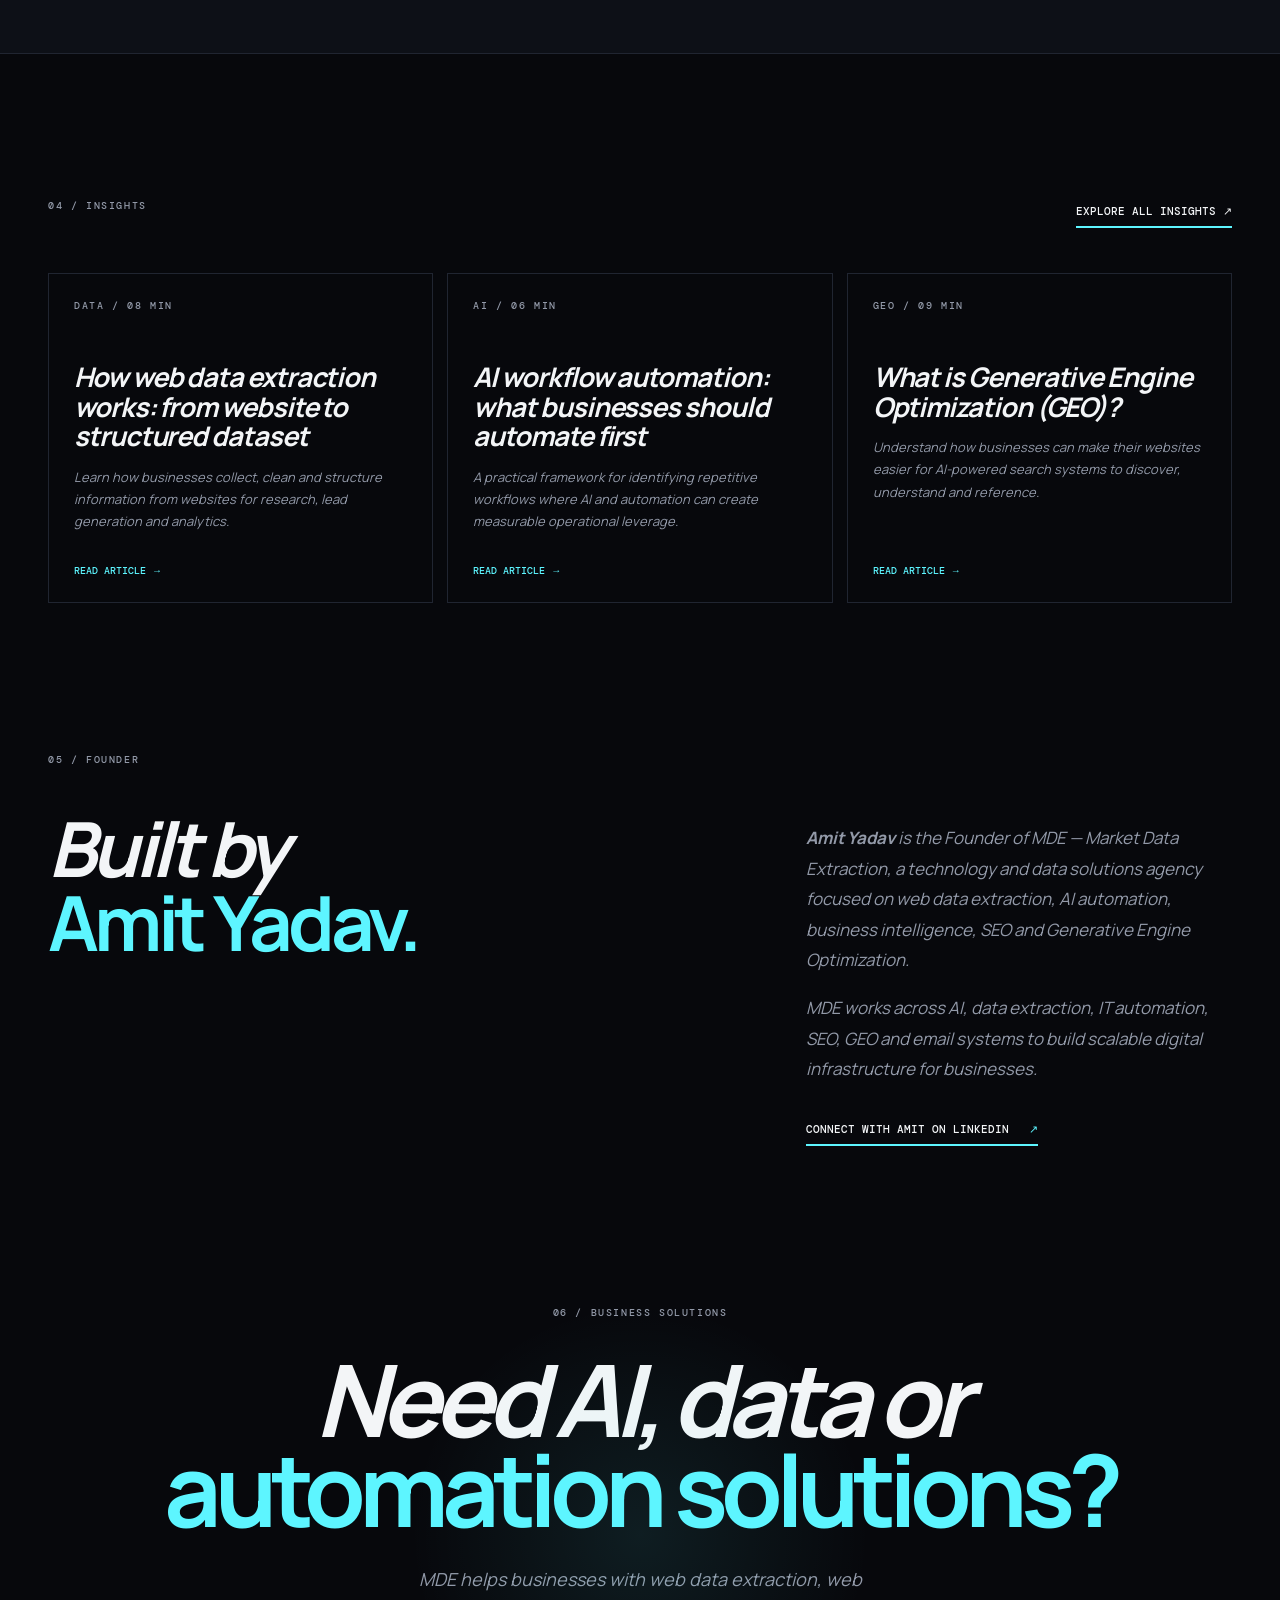
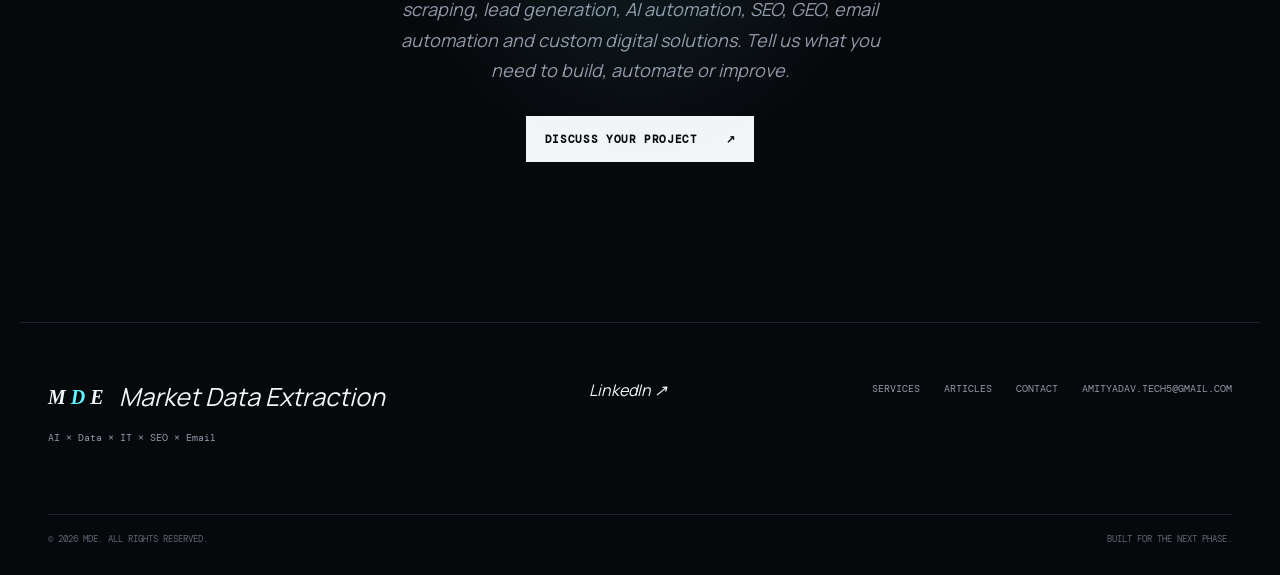
==== commit d4ebfaa9: "Update index.html" ====
--- a/index.html
+++ b/index.html
@@ -219,20 +219,20 @@
   <section class="ticker">
     <div class="ticker__track">
       <div class="ticker__group">
-      <span class="ticker__item">AI SOLUTIONS</span><i>✦</i>
-      <span class="ticker__item">DATA EXTRACTION</span><i>✦</i>
-      <span class="ticker__item">IT SYSTEMS</span><i>✦</i>
-      <span class="ticker__item">SEO ENGINEERING</span><i>✦</i>
-      <span class="ticker__item">GEO</span><i>✦</i>
-      <span class="ticker__item">EMAIL AUTOMATION</span><i>✦</i>
+      <span class="ticker__item">AI SOLUTIONS</span>
+      <span class="ticker__item">DATA EXTRACTION</span>
+      <span class="ticker__item">IT SYSTEMS</span>
+      <span class="ticker__item">SEO ENGINEERING</span>
+      <span class="ticker__item">GEO</span>
+      <span class="ticker__item">EMAIL AUTOMATION</span>
         </div>
      <div class="ticker__group" aria-hidden="true">
-      <span class="ticker__item">AI SOLUTIONS</span><i>✦</i>
-      <span class="ticker__item">DATA EXTRACTION</span><i>✦</i>
-      <span class="ticker__item">IT SYSTEMS</span><i>✦</i>
-      <span class="ticker__item">SEO ENGINEERING</span><i>✦</i>
-      <span class="ticker__item">GEO</span><i>✦</i>
-      <span class="ticker__item">EMAIL AUTOMATION</span><i>✦</i>
+      <span class="ticker__item">AI SOLUTIONS</span>
+      <span class="ticker__item">DATA EXTRACTION</span>
+      <span class="ticker__item">IT SYSTEMS</span>
+      <span class="ticker__item">SEO ENGINEERING</span>
+      <span class="ticker__item">GEO</span>
+      <span class="ticker__item">EMAIL AUTOMATION</span><i>
         </div>
     </div>
   </section>
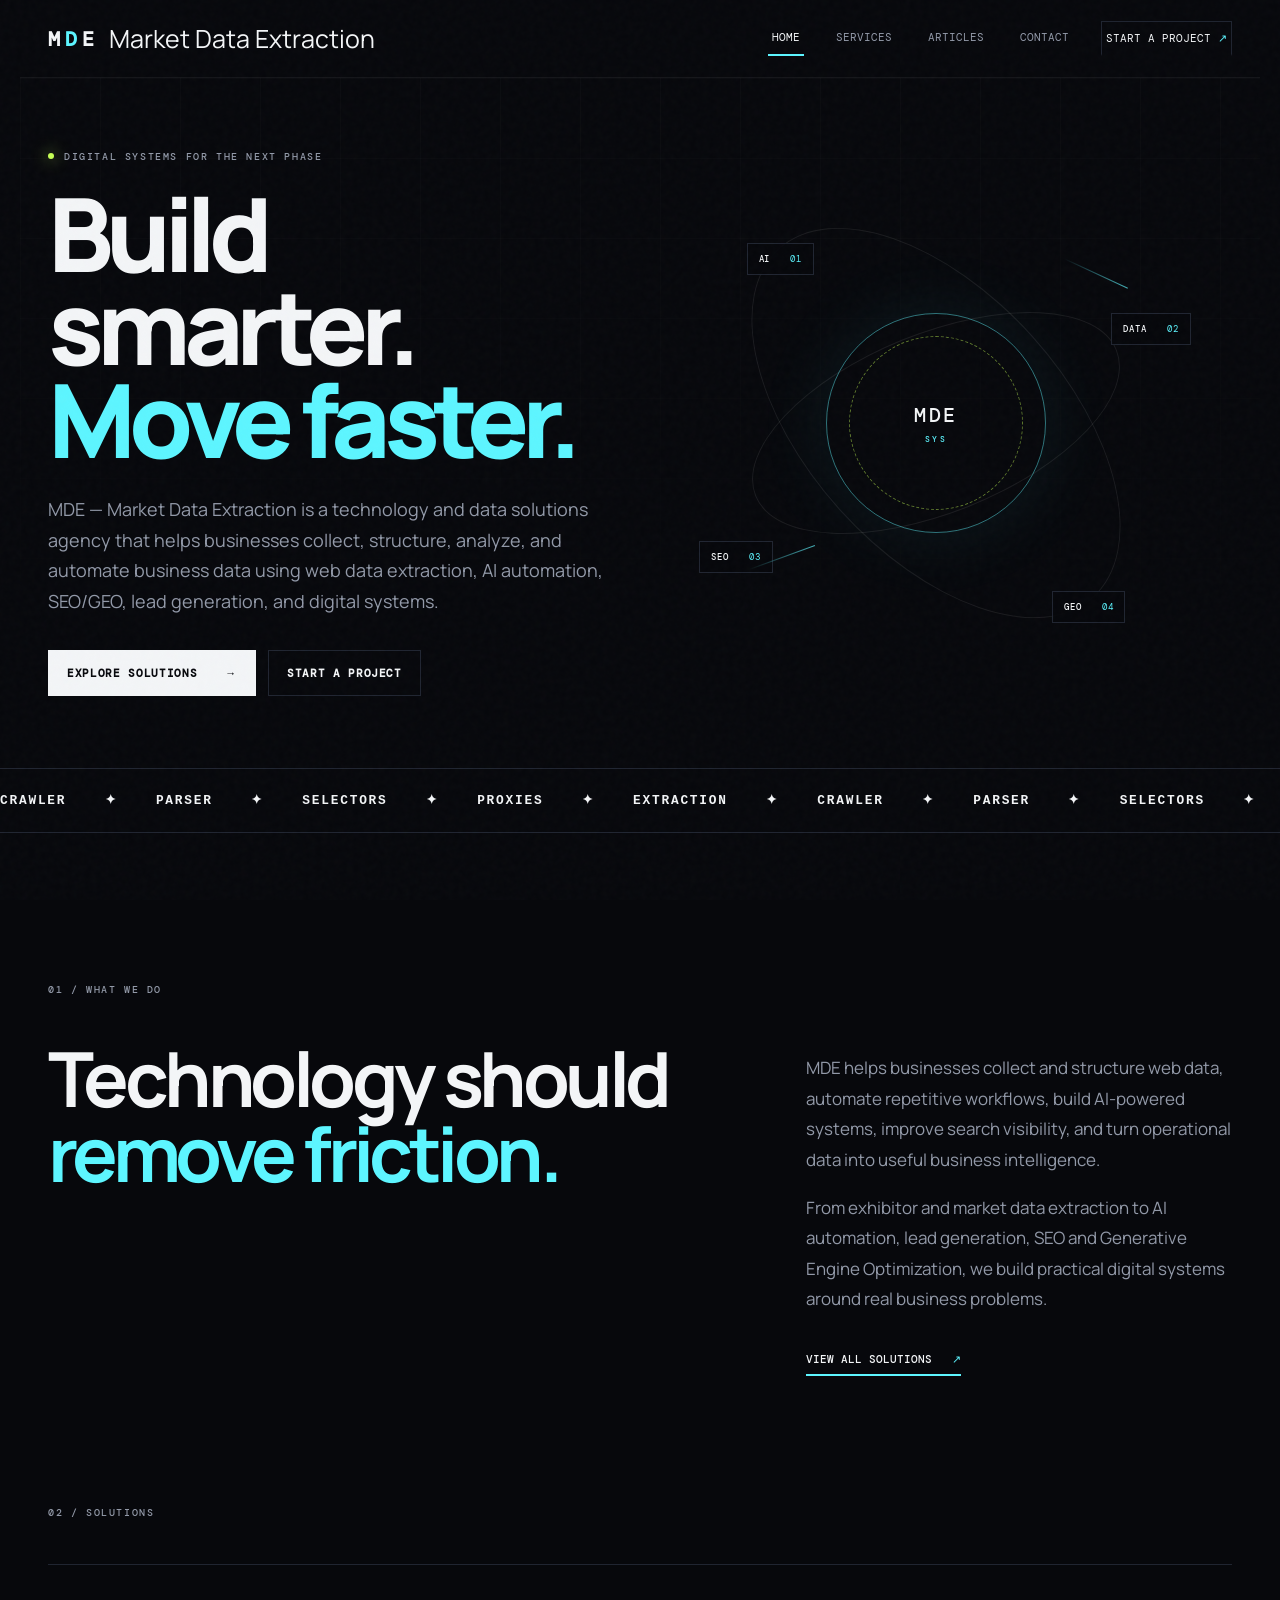
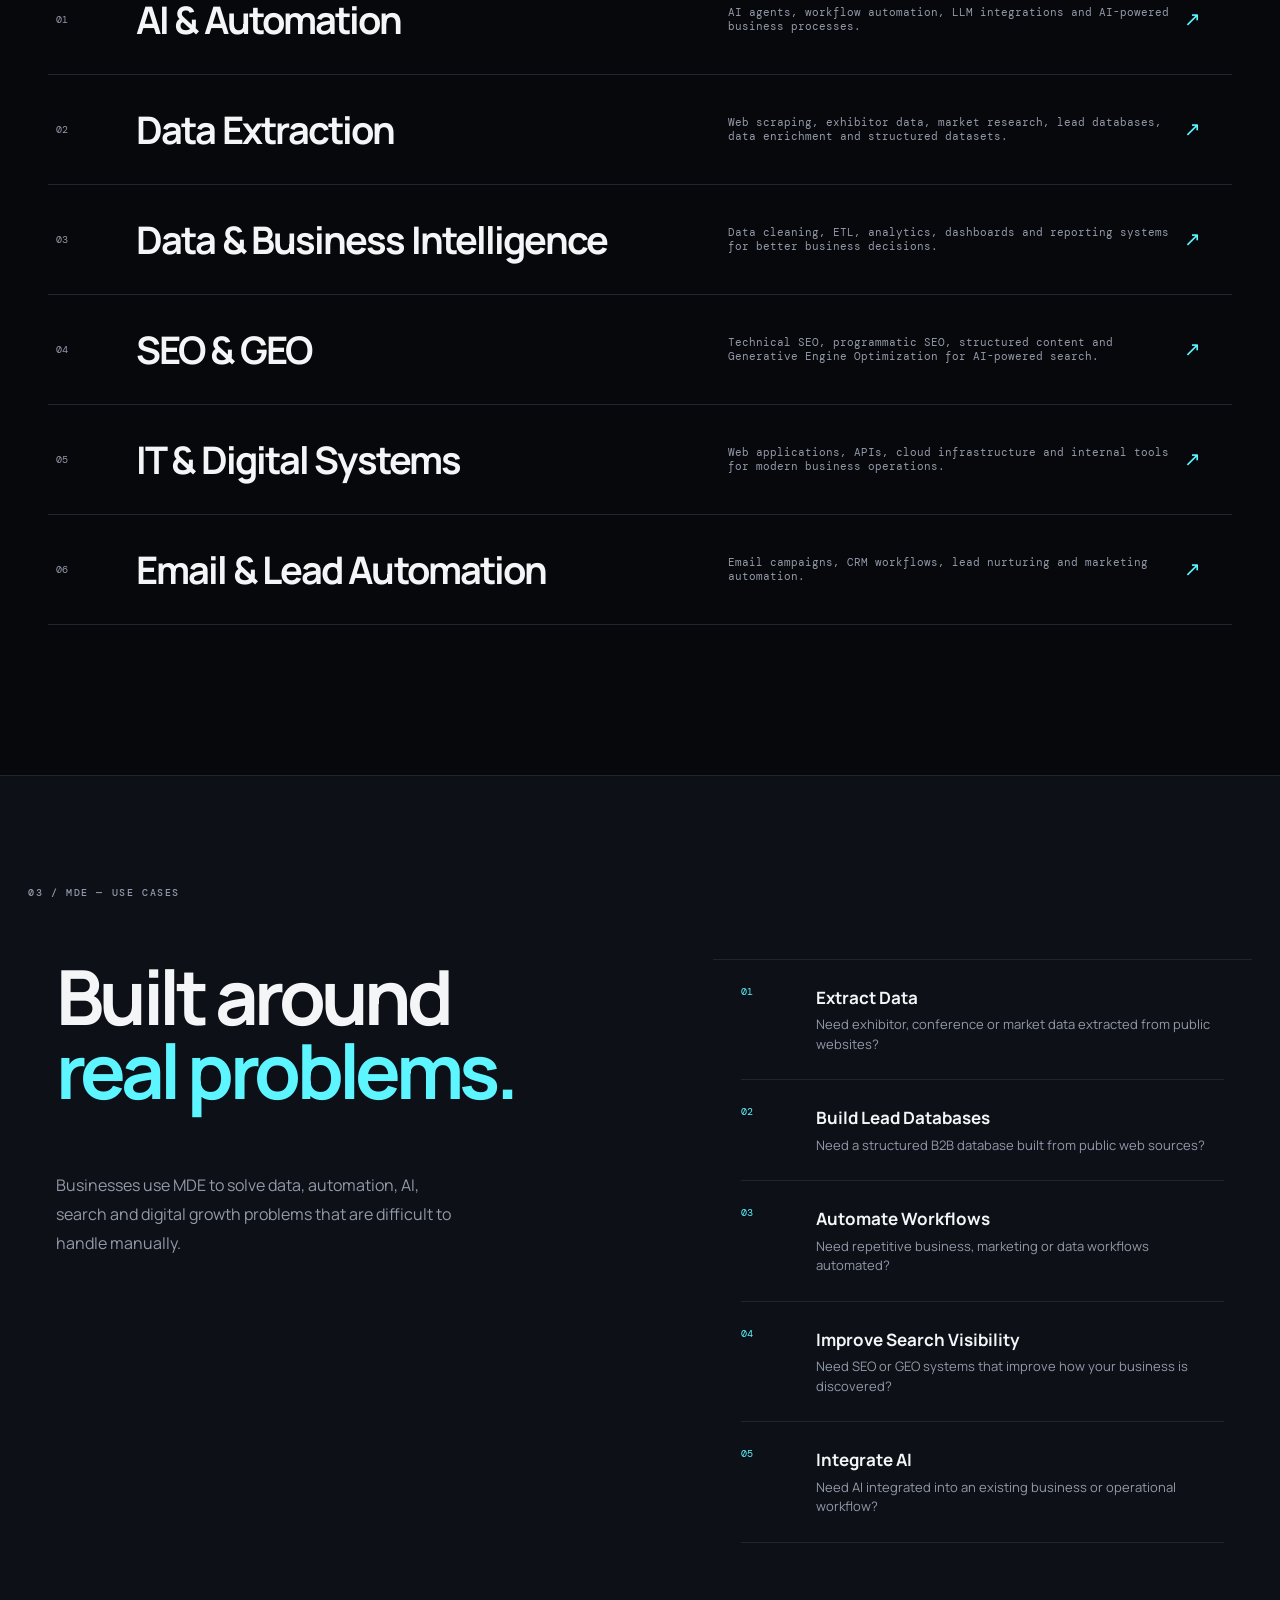
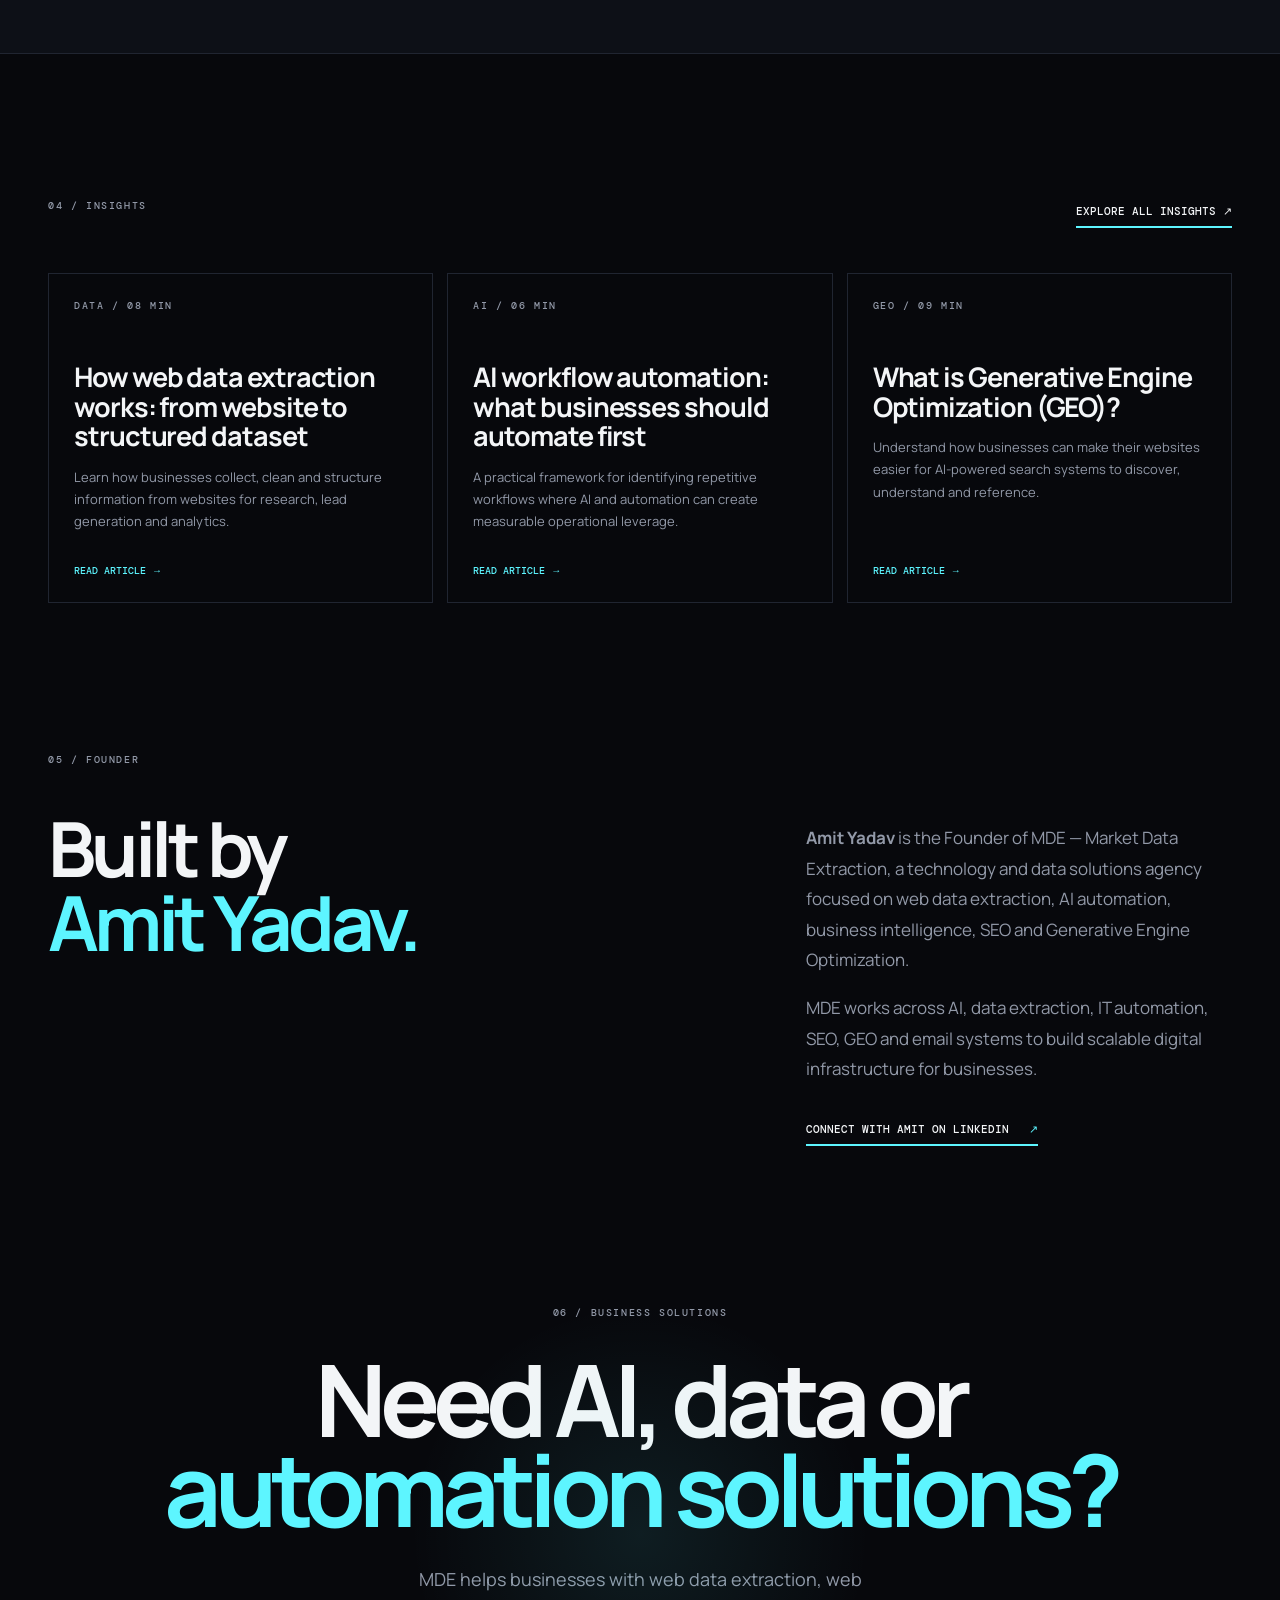
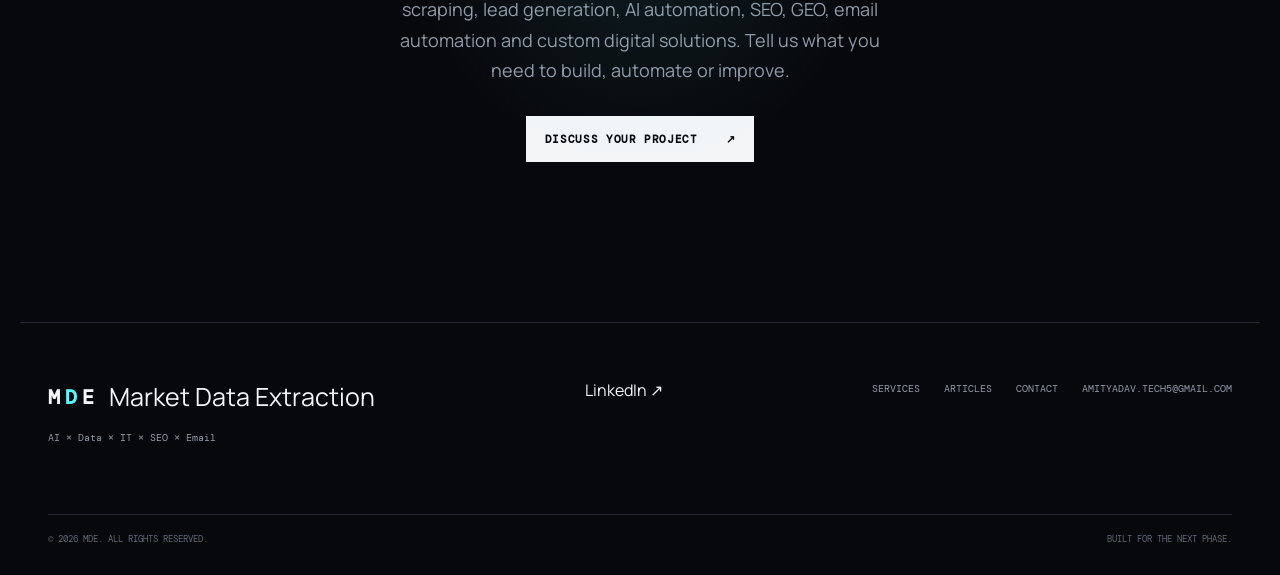
==== commit 09986d66: "Update index.html" ====
--- a/index.html
+++ b/index.html
@@ -215,27 +215,26 @@
   </section>
 
 
-  <!-- TICKER -->
-  <section class="ticker">
-    <div class="ticker__track">
-      <div class="ticker__group">
-      <span class="ticker__item">AI SOLUTIONS</span>
-      <span class="ticker__item">DATA EXTRACTION</span>
-      <span class="ticker__item">IT SYSTEMS</span>
-      <span class="ticker__item">SEO ENGINEERING</span>
-      <span class="ticker__item">GEO</span>
-      <span class="ticker__item">EMAIL AUTOMATION</span>
-        </div>
-     <div class="ticker__group" aria-hidden="true">
-      <span class="ticker__item">AI SOLUTIONS</span>
-      <span class="ticker__item">DATA EXTRACTION</span>
-      <span class="ticker__item">IT SYSTEMS</span>
-      <span class="ticker__item">SEO ENGINEERING</span>
-      <span class="ticker__item">GEO</span>
-      <span class="ticker__item">EMAIL AUTOMATION</span><i>
-        </div>
-    </div>
-  </section>
+<!-- TICKER -->
+<div class="ticker" aria-label="Web scraping keywords">
+  <div class="ticker__track">
+    <div class="ticker__group">
+      <span class="ticker__item">Crawler</span>
+      <span class="ticker__item">Parser</span>
+      <span class="ticker__item">Selectors</span>
+      <span class="ticker__item">Proxies</span>
+      <span class="ticker__item">Extraction</span>
+    </div>
+    <!-- Duplicate group for the seamless loop -->
+    <div class="ticker__group" aria-hidden="true">
+      <span class="ticker__item">Crawler</span>
+      <span class="ticker__item">Parser</span>
+      <span class="ticker__item">Selectors</span>
+      <span class="ticker__item">Proxies</span>
+      <span class="ticker__item">Extraction</span>
+    </div>
+  </div>
+</div>
 
 
   <!-- WHAT WE DO -->
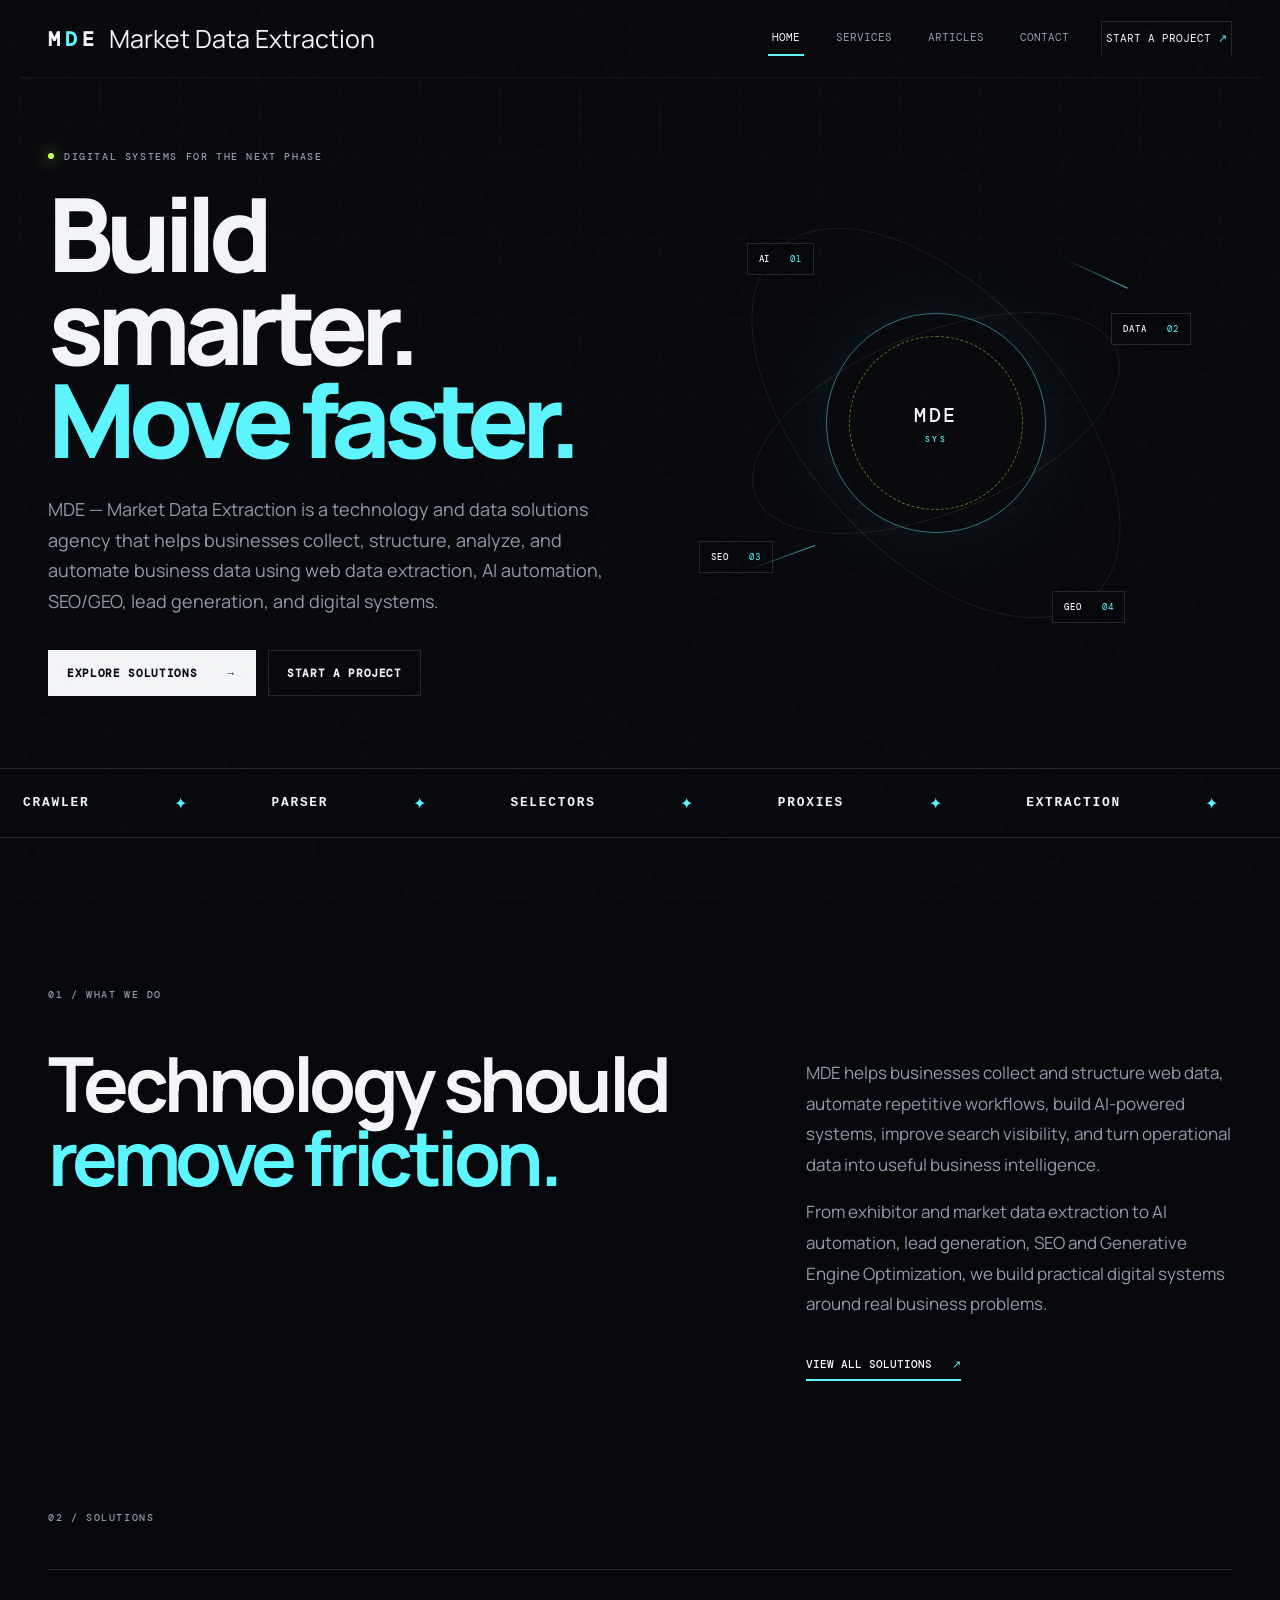
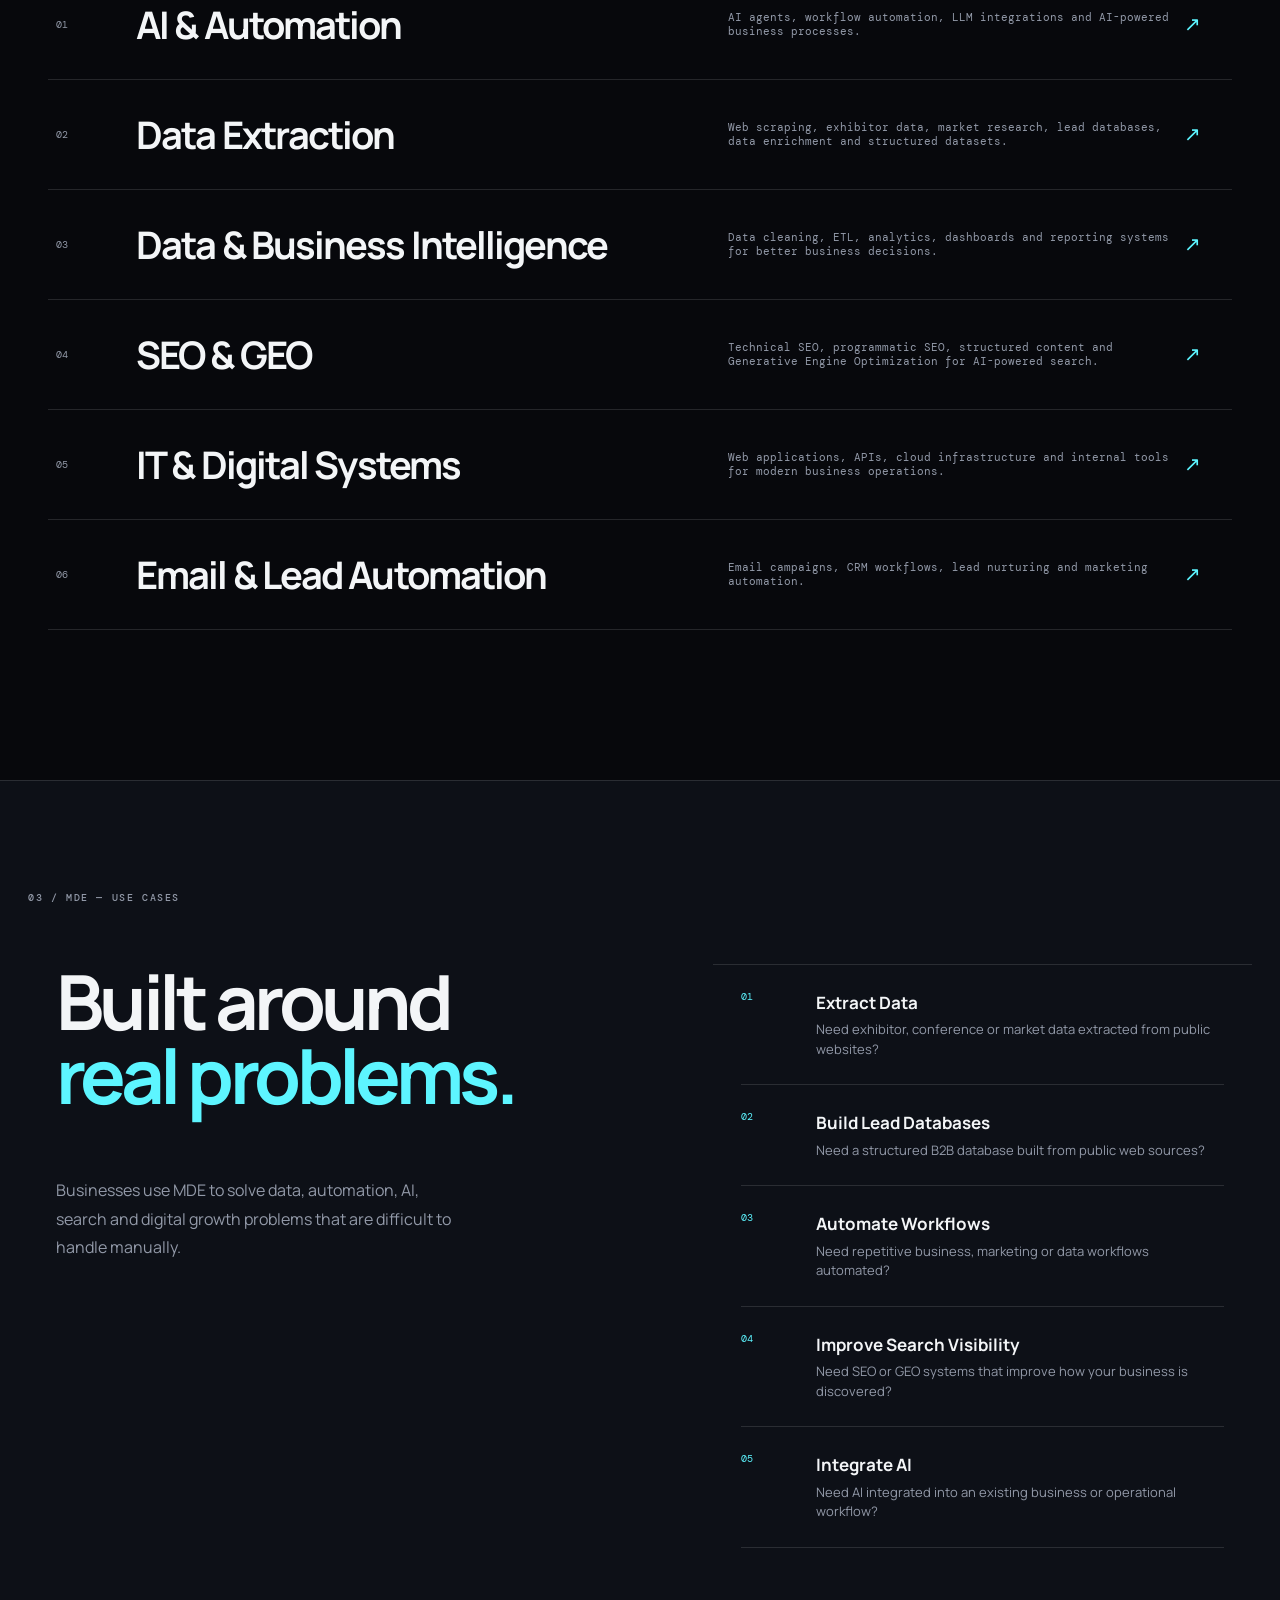
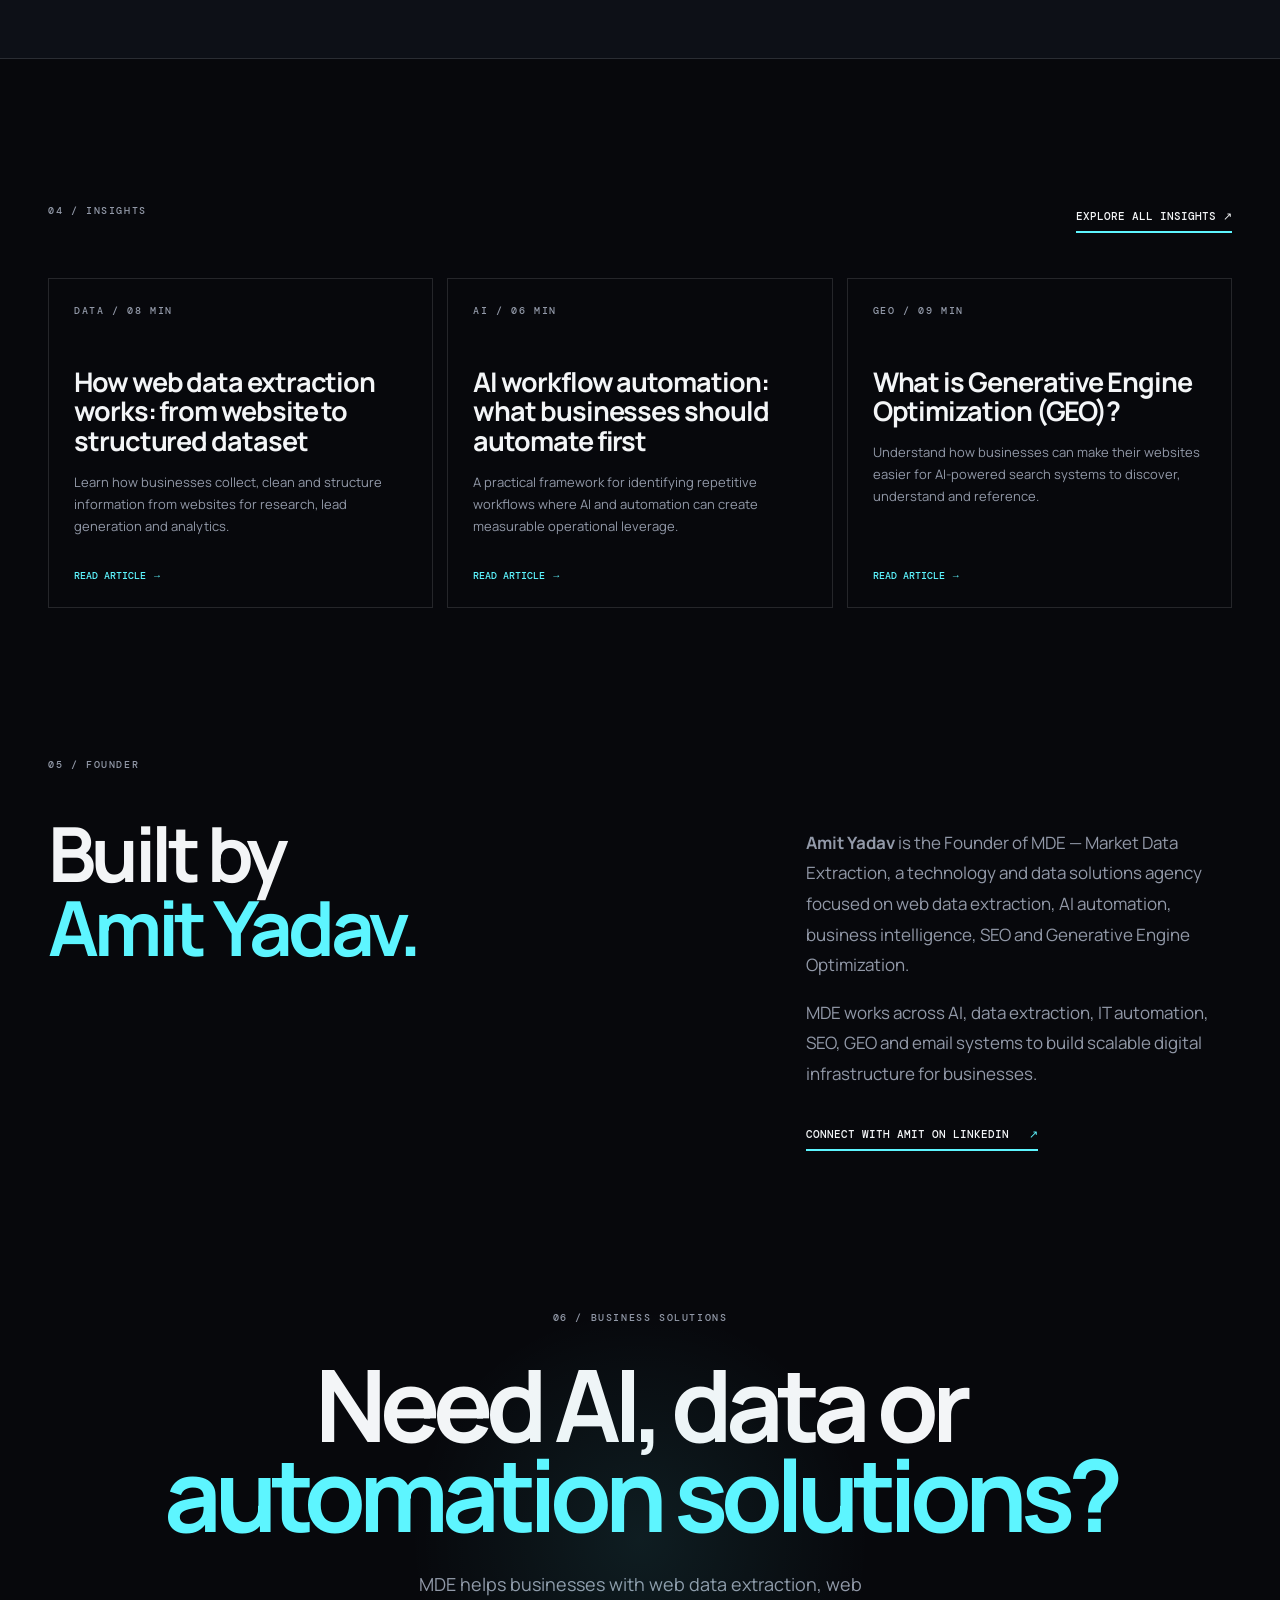
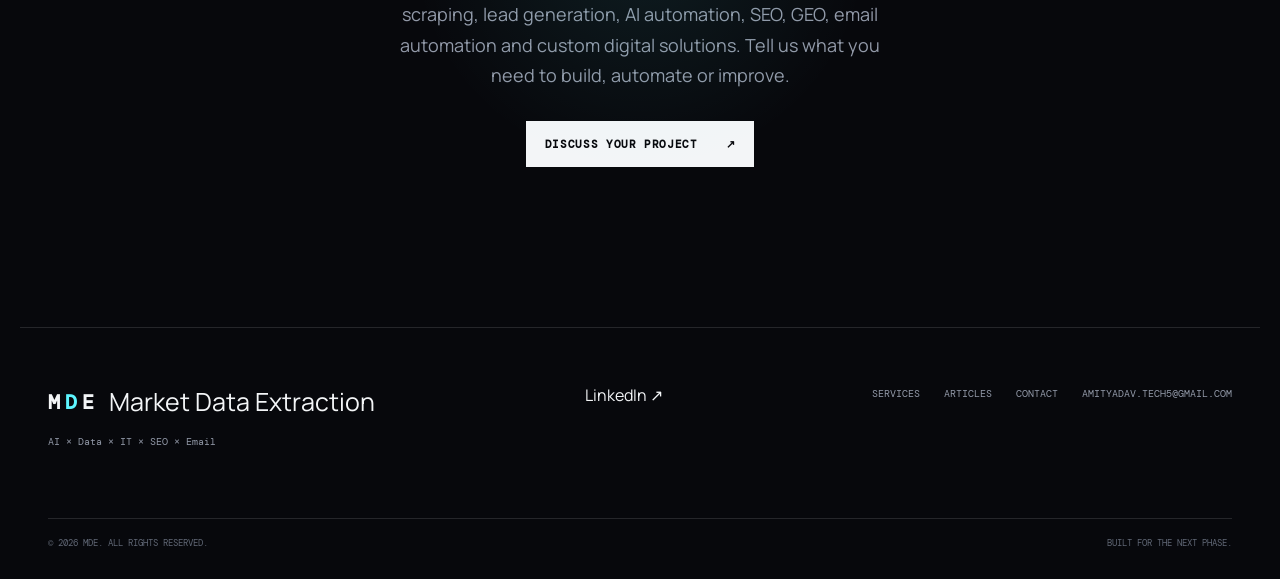
==== commit 4e66a96d: "Update index.html" ====
--- a/index.html
+++ b/index.html
@@ -216,25 +216,24 @@
 
 
 <!-- TICKER -->
-<div class="ticker" aria-label="Web scraping keywords">
+<section class="ticker" aria-label="Web scraping keywords">
   <div class="ticker__track">
     <div class="ticker__group">
-      <span class="ticker__item">Crawler</span>
-      <span class="ticker__item">Parser</span>
-      <span class="ticker__item">Selectors</span>
-      <span class="ticker__item">Proxies</span>
-      <span class="ticker__item">Extraction</span>
-    </div>
-    <!-- Duplicate group for the seamless loop -->
+      <span class="ticker__item">Crawler</span><i aria-hidden="true">✦</i>
+      <span class="ticker__item">Parser</span><i aria-hidden="true">✦</i>
+      <span class="ticker__item">Selectors</span><i aria-hidden="true">✦</i>
+      <span class="ticker__item">Proxies</span><i aria-hidden="true">✦</i>
+      <span class="ticker__item">Extraction</span><i aria-hidden="true">✦</i>
+    </div>
     <div class="ticker__group" aria-hidden="true">
-      <span class="ticker__item">Crawler</span>
-      <span class="ticker__item">Parser</span>
-      <span class="ticker__item">Selectors</span>
-      <span class="ticker__item">Proxies</span>
-      <span class="ticker__item">Extraction</span>
+      <span class="ticker__item">Crawler</span><i>✦</i>
+      <span class="ticker__item">Parser</span><i>✦</i>
+      <span class="ticker__item">Selectors</span><i>✦</i>
+      <span class="ticker__item">Proxies</span><i>✦</i>
+      <span class="ticker__item">Extraction</span><i>✦</i>
     </div>
   </div>
-</div>
+</section>
 
 
   <!-- WHAT WE DO -->
--- a/css/mdestyle.css
+++ b/css/mdestyle.css
@@ -13,6 +13,10 @@
   --lime: #c6ff55;
   --violet: #9b7cff;
   --max: 1240px;
+   --fg: #f2f5f9;
+    --accent: #5cf2ff;
+    --line: rgba(255, 255, 255, 0.12);
+    --speed: 30s; /* lower = faster */
 }
 
 /* ============================================
@@ -423,7 +427,6 @@
     color: var(--fg);
   }
  
-  /* Two identical groups; moving the track -50% loops seamlessly */
   .ticker__track {
     display: flex;
     width: max-content;
@@ -434,9 +437,13 @@
     animation-play-state: paused;
   }
  
+  /* Each group is at least one screen wide, so no gap appears at the loop point */
   .ticker__group {
     display: flex;
+    align-items: center;
+    justify-content: space-around;
     flex-shrink: 0;
+    min-width: 100vw;
   }
  
   .ticker__item {
@@ -448,8 +455,8 @@
     white-space: nowrap;
   }
  
-  .ticker__item::after {
-    content: "\2726"; /* ✦ */
+  .ticker__group i {
+    font-style: normal;
     color: var(--accent);
     margin: 0 2.4rem;
   }
@@ -462,6 +469,7 @@
   @media (prefers-reduced-motion: reduce) {
     .ticker__track { animation-duration: 90s; }
   }
+
 /* ============================================
    INTRO SECTION
    ============================================ */
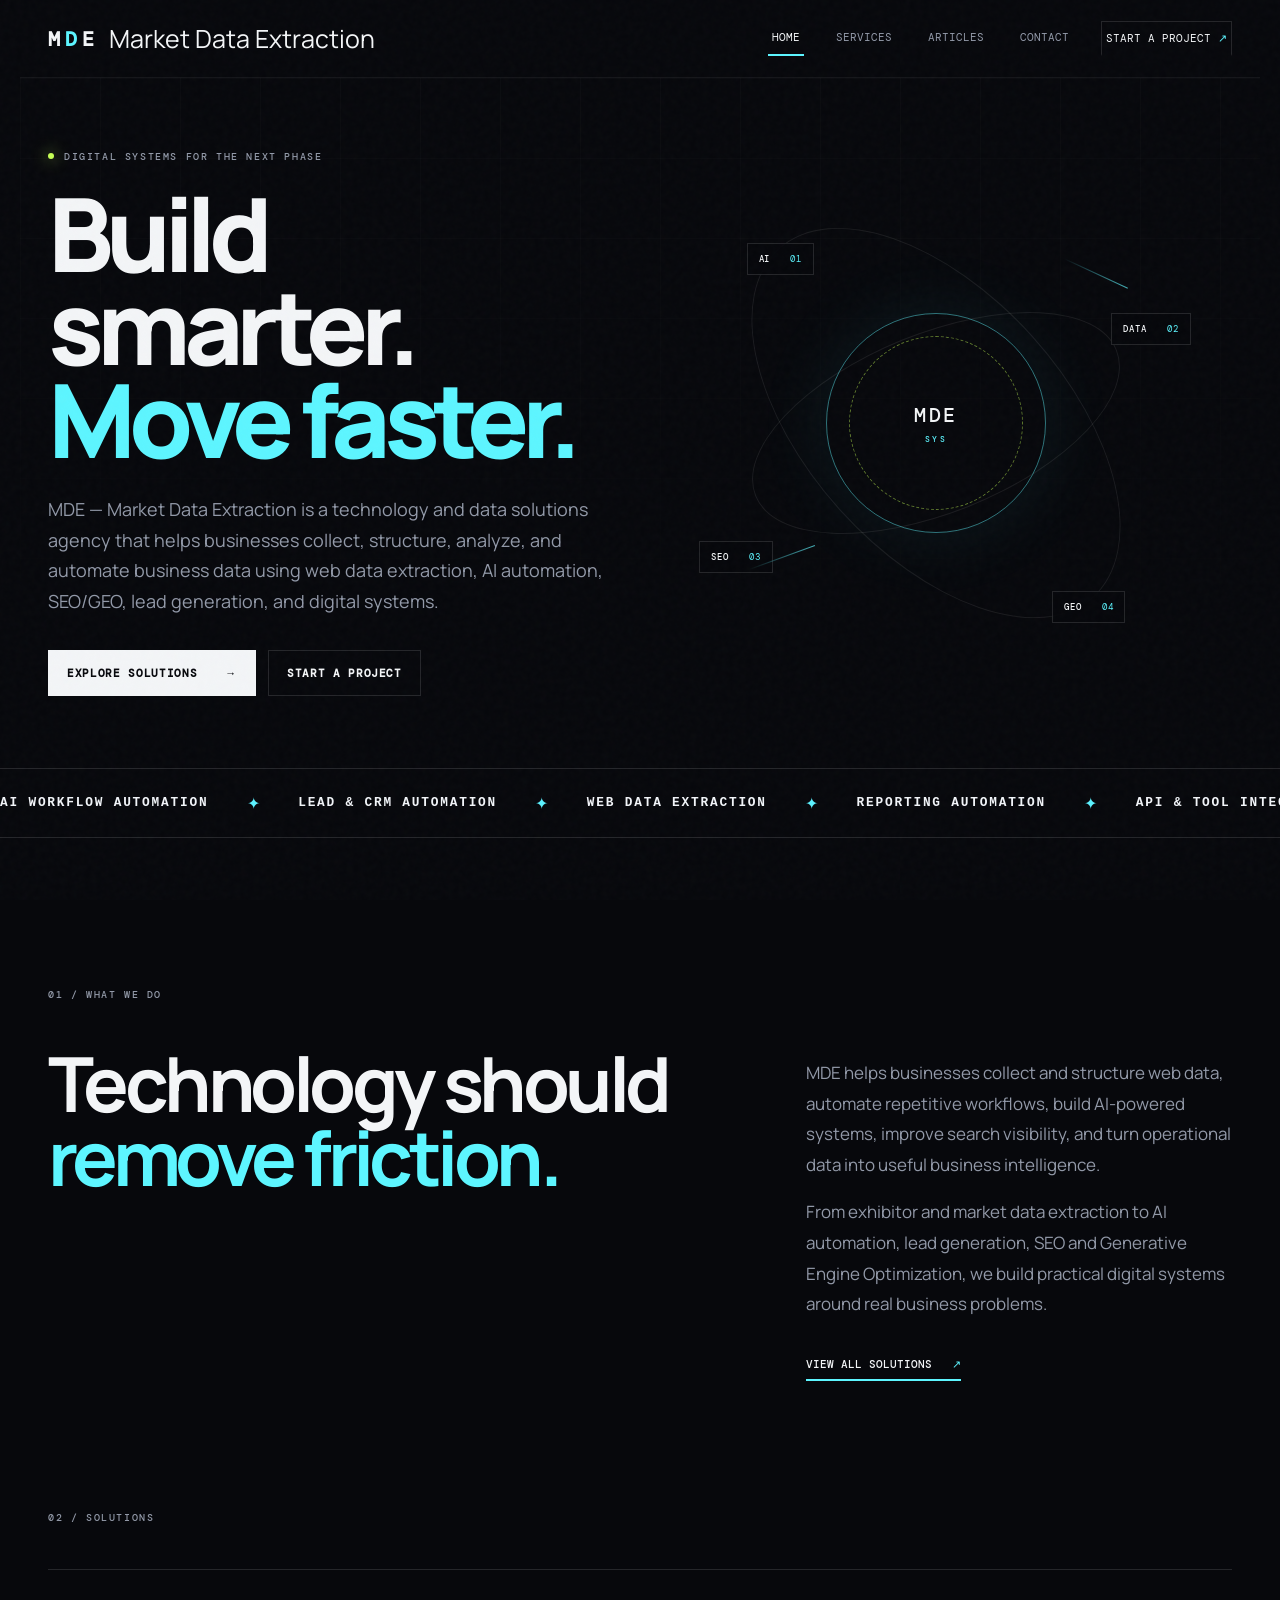
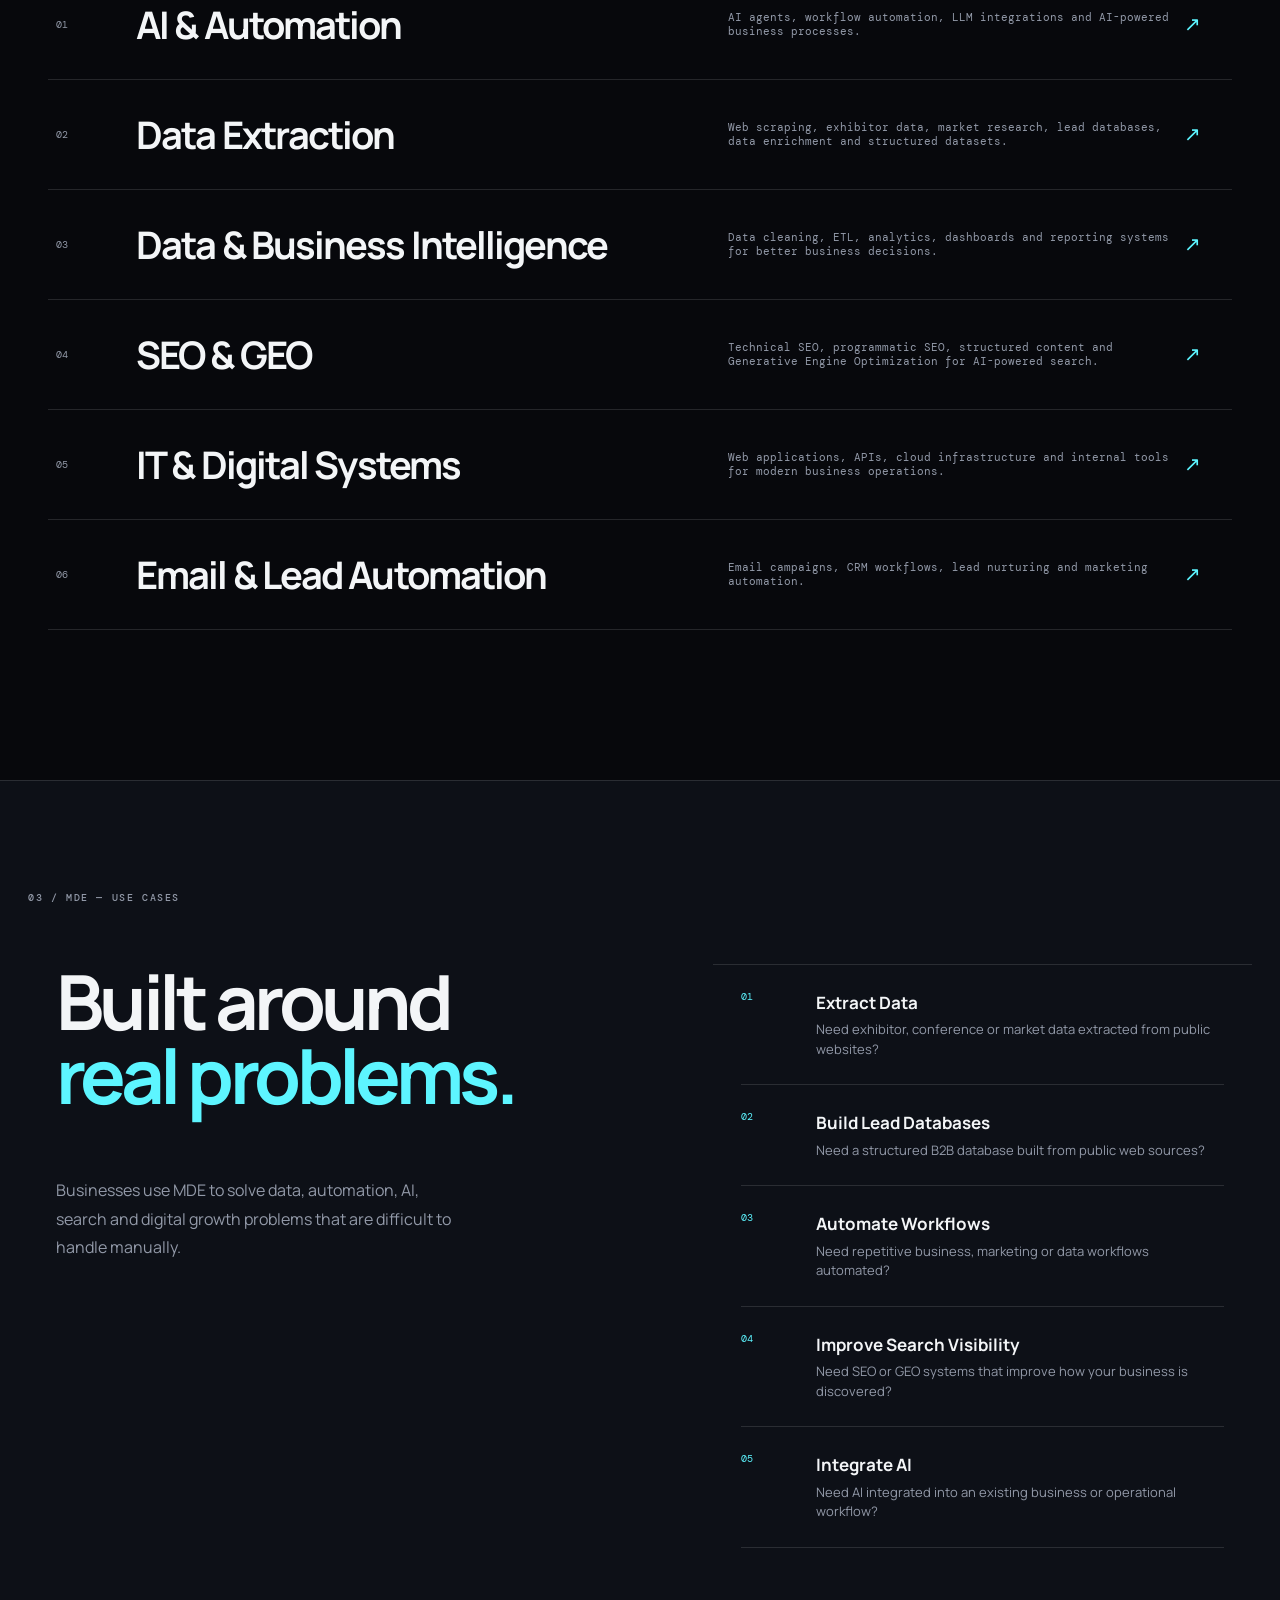
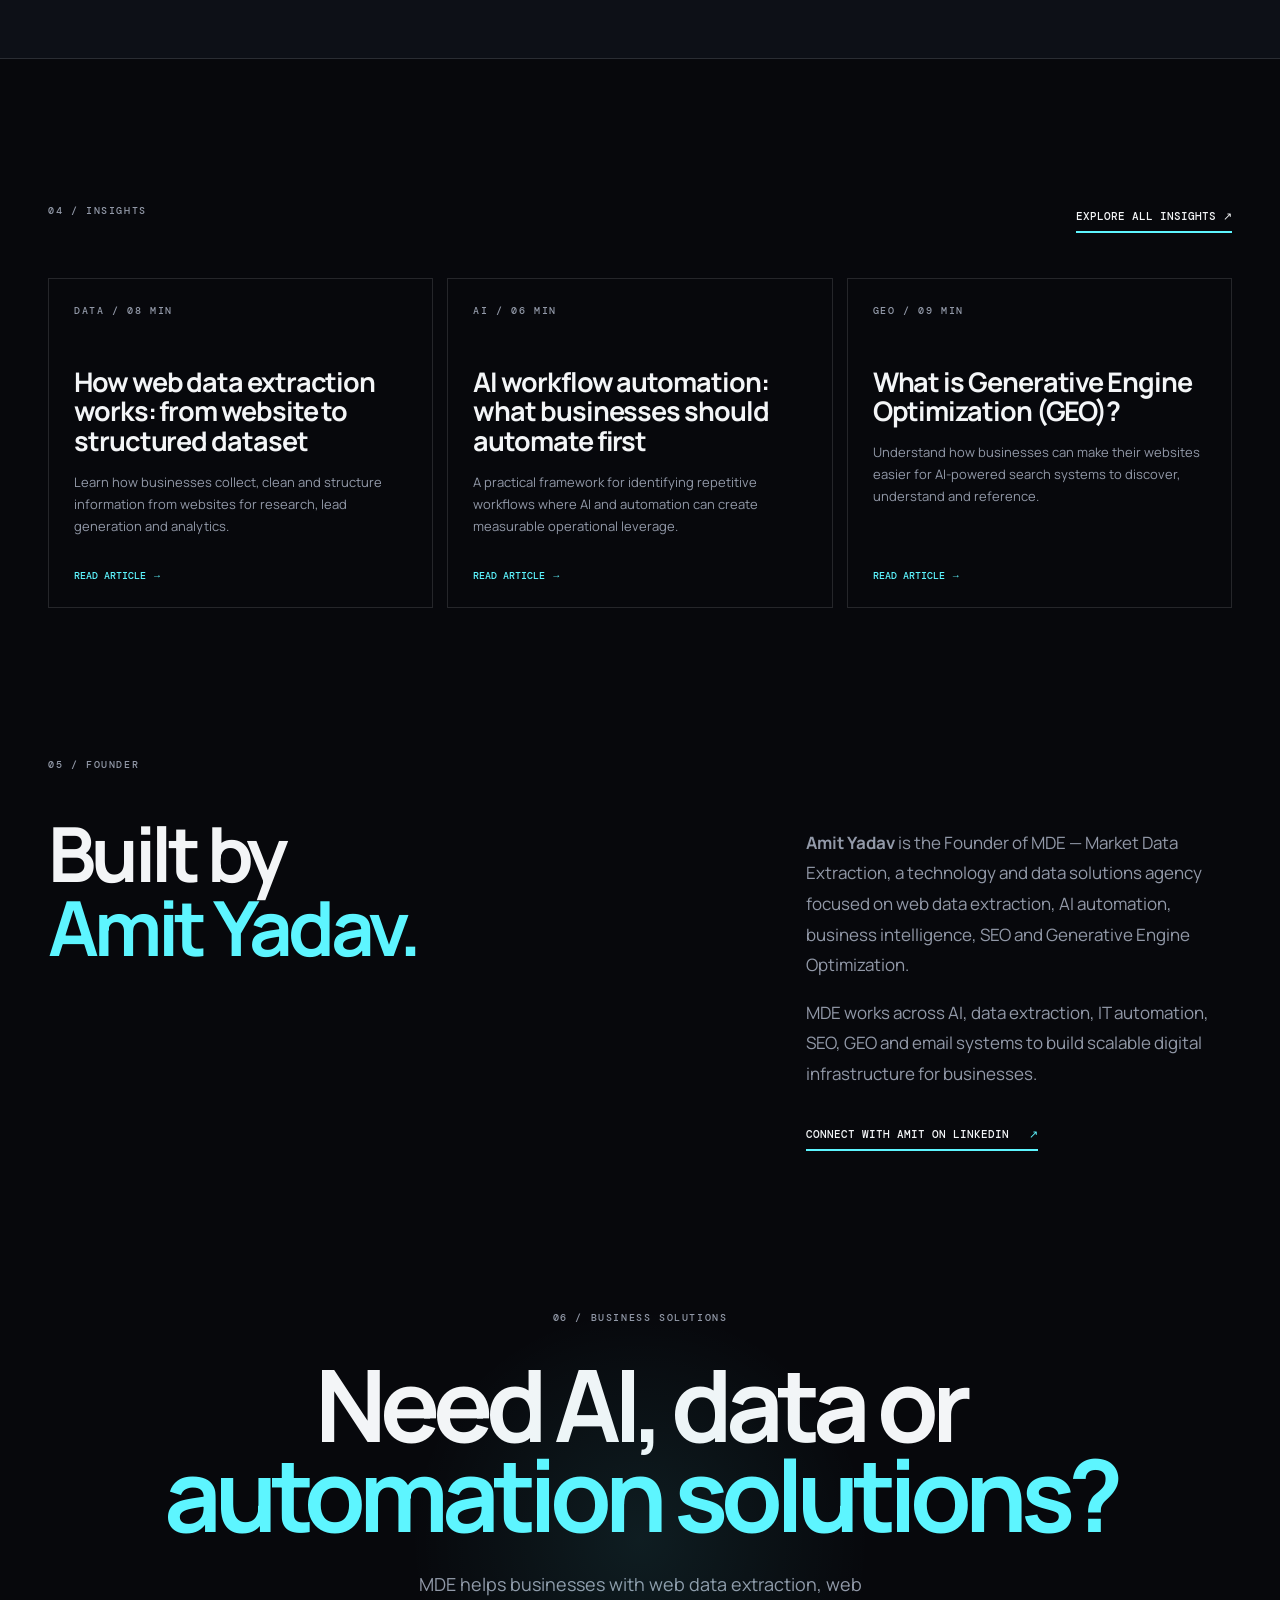
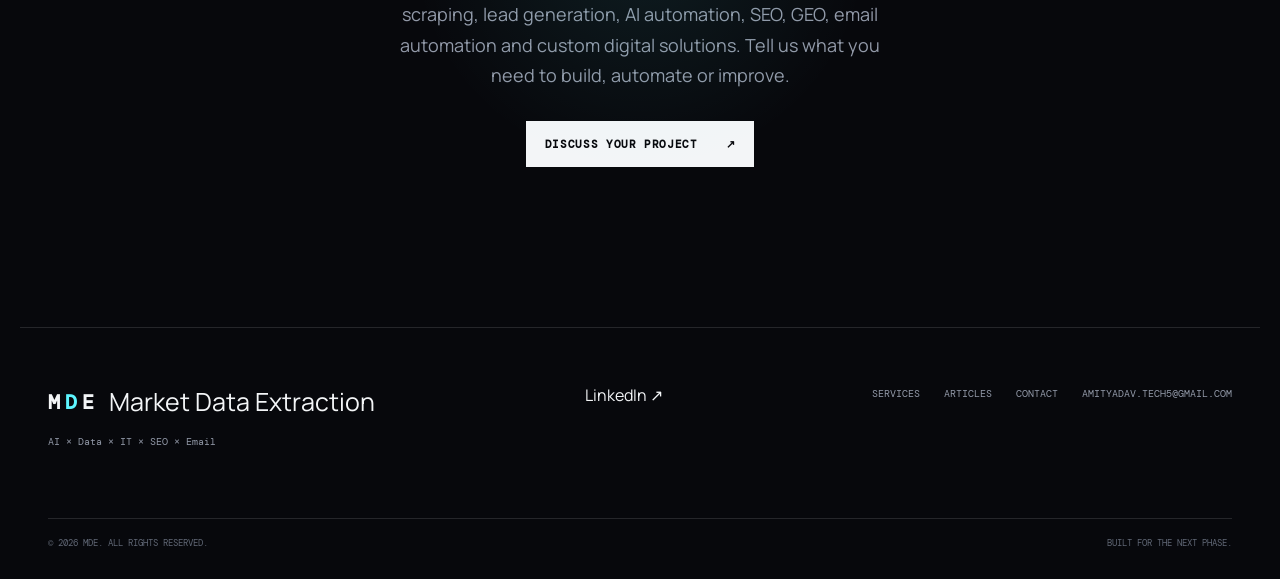
==== commit 758a4fc3: "Update index.html" ====
--- a/index.html
+++ b/index.html
@@ -219,18 +219,22 @@
 <section class="ticker" aria-label="Web scraping keywords">
   <div class="ticker__track">
     <div class="ticker__group">
-      <span class="ticker__item">Crawler</span><i aria-hidden="true">✦</i>
-      <span class="ticker__item">Parser</span><i aria-hidden="true">✦</i>
-      <span class="ticker__item">Selectors</span><i aria-hidden="true">✦</i>
-      <span class="ticker__item">Proxies</span><i aria-hidden="true">✦</i>
-      <span class="ticker__item">Extraction</span><i aria-hidden="true">✦</i>
+      <span class="ticker__item">AI WORKFLOW AUTOMATION</span><i aria-hidden="true">✦</i>
+      <span class="ticker__item">LEAD &amp; CRM AUTOMATION</span><i aria-hidden="true">✦</i>
+      <span class="ticker__item">WEB DATA EXTRACTION</span><i aria-hidden="true">✦</i>
+      <span class="ticker__item">REPORTING AUTOMATION</span><i aria-hidden="true">✦</i>
+      <span class="ticker__item">API &amp; TOOL INTEGRATION</span><i aria-hidden="true">✦</i>
+      <span class="ticker__item">AI INBOX &amp; SUPPORT</span><i aria-hidden="true">✦</i>
+      <span class="ticker__item">CUSTOM BUSINESS TOOLS</span><i aria-hidden="true">✦</i>
     </div>
     <div class="ticker__group" aria-hidden="true">
-      <span class="ticker__item">Crawler</span><i>✦</i>
-      <span class="ticker__item">Parser</span><i>✦</i>
-      <span class="ticker__item">Selectors</span><i>✦</i>
-      <span class="ticker__item">Proxies</span><i>✦</i>
-      <span class="ticker__item">Extraction</span><i>✦</i>
+      <span class="ticker__item">AI WORKFLOW AUTOMATION</span><i>✦</i>
+      <span class="ticker__item">LEAD &amp; CRM AUTOMATION</span><i>✦</i>
+      <span class="ticker__item">WEB DATA EXTRACTION</span><i>✦</i>
+      <span class="ticker__item">REPORTING AUTOMATION</span><i>✦</i>
+      <span class="ticker__item">API &amp; TOOL INTEGRATION</span><i>✦</i>
+      <span class="ticker__item">AI INBOX &amp; SUPPORT</span><i>✦</i>
+      <span class="ticker__item">CUSTOM BUSINESS TOOLS</span><i>✦</i>
     </div>
   </div>
 </section>
